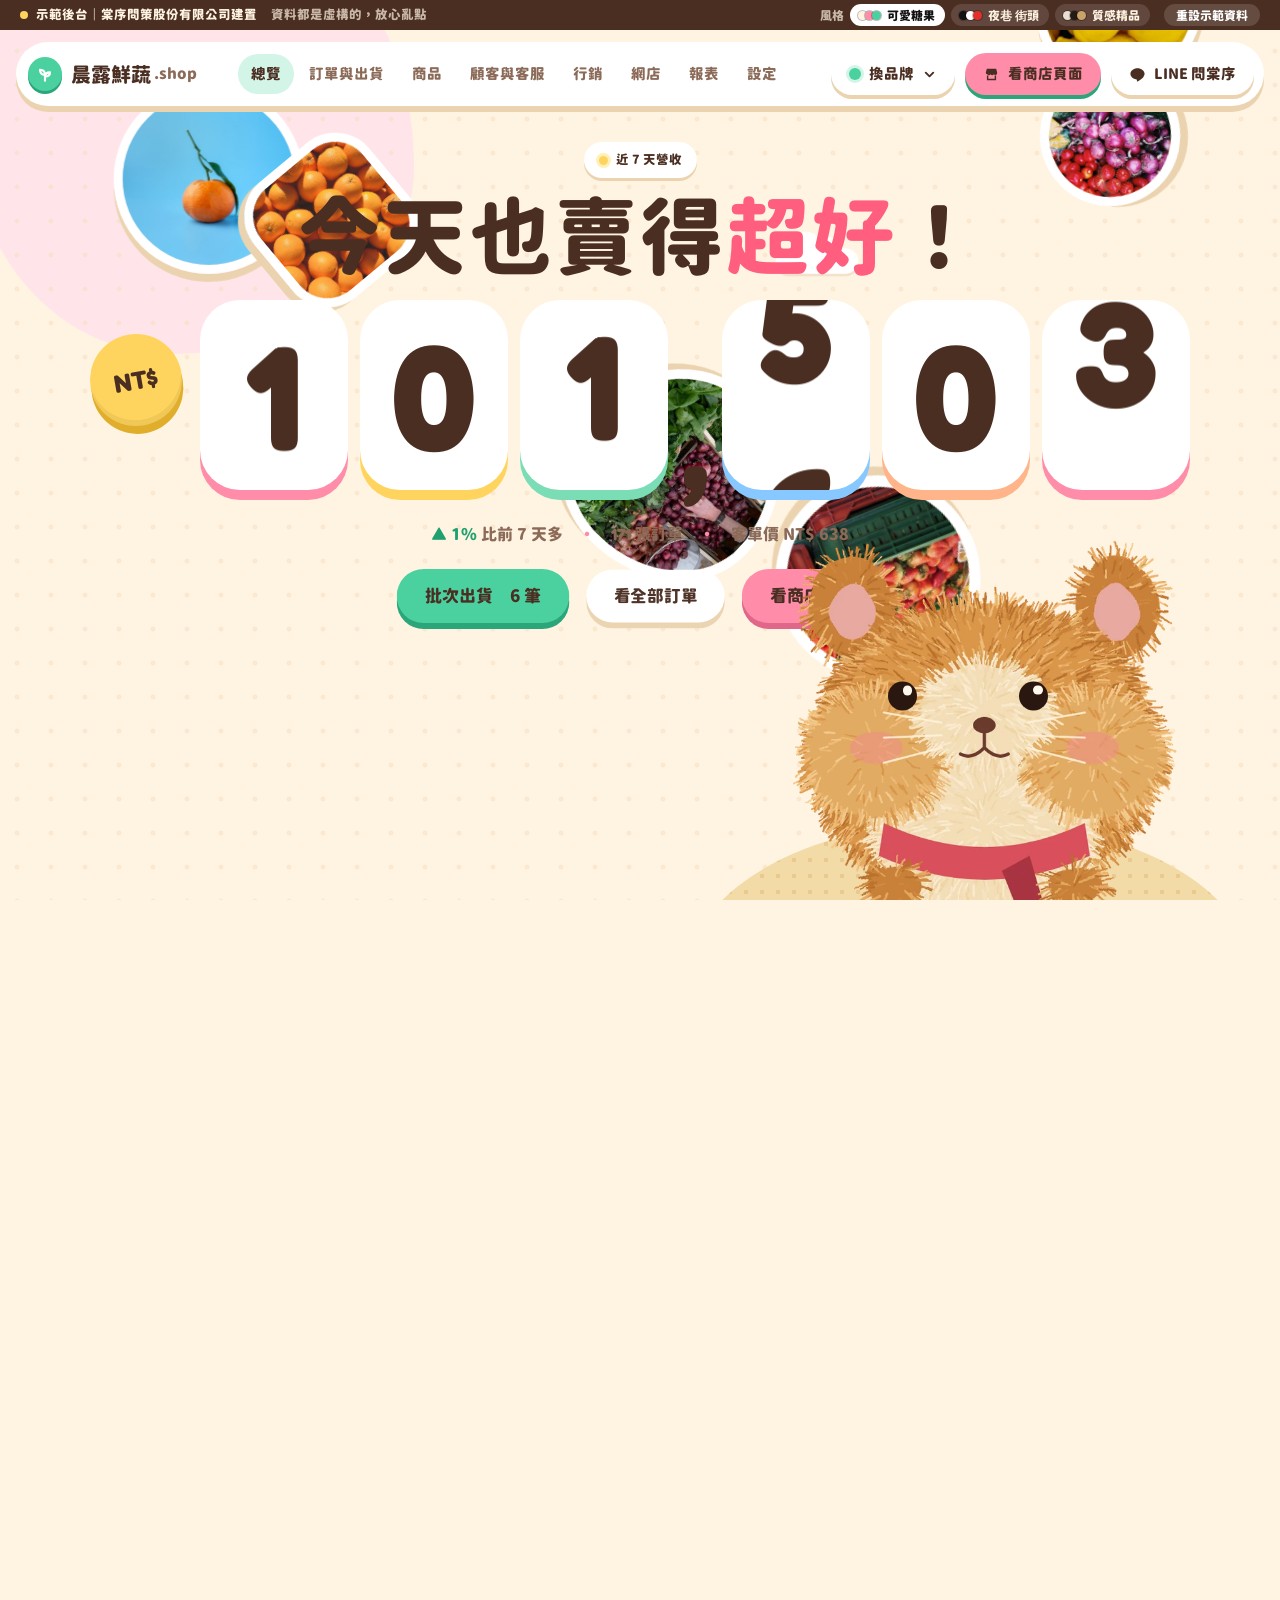
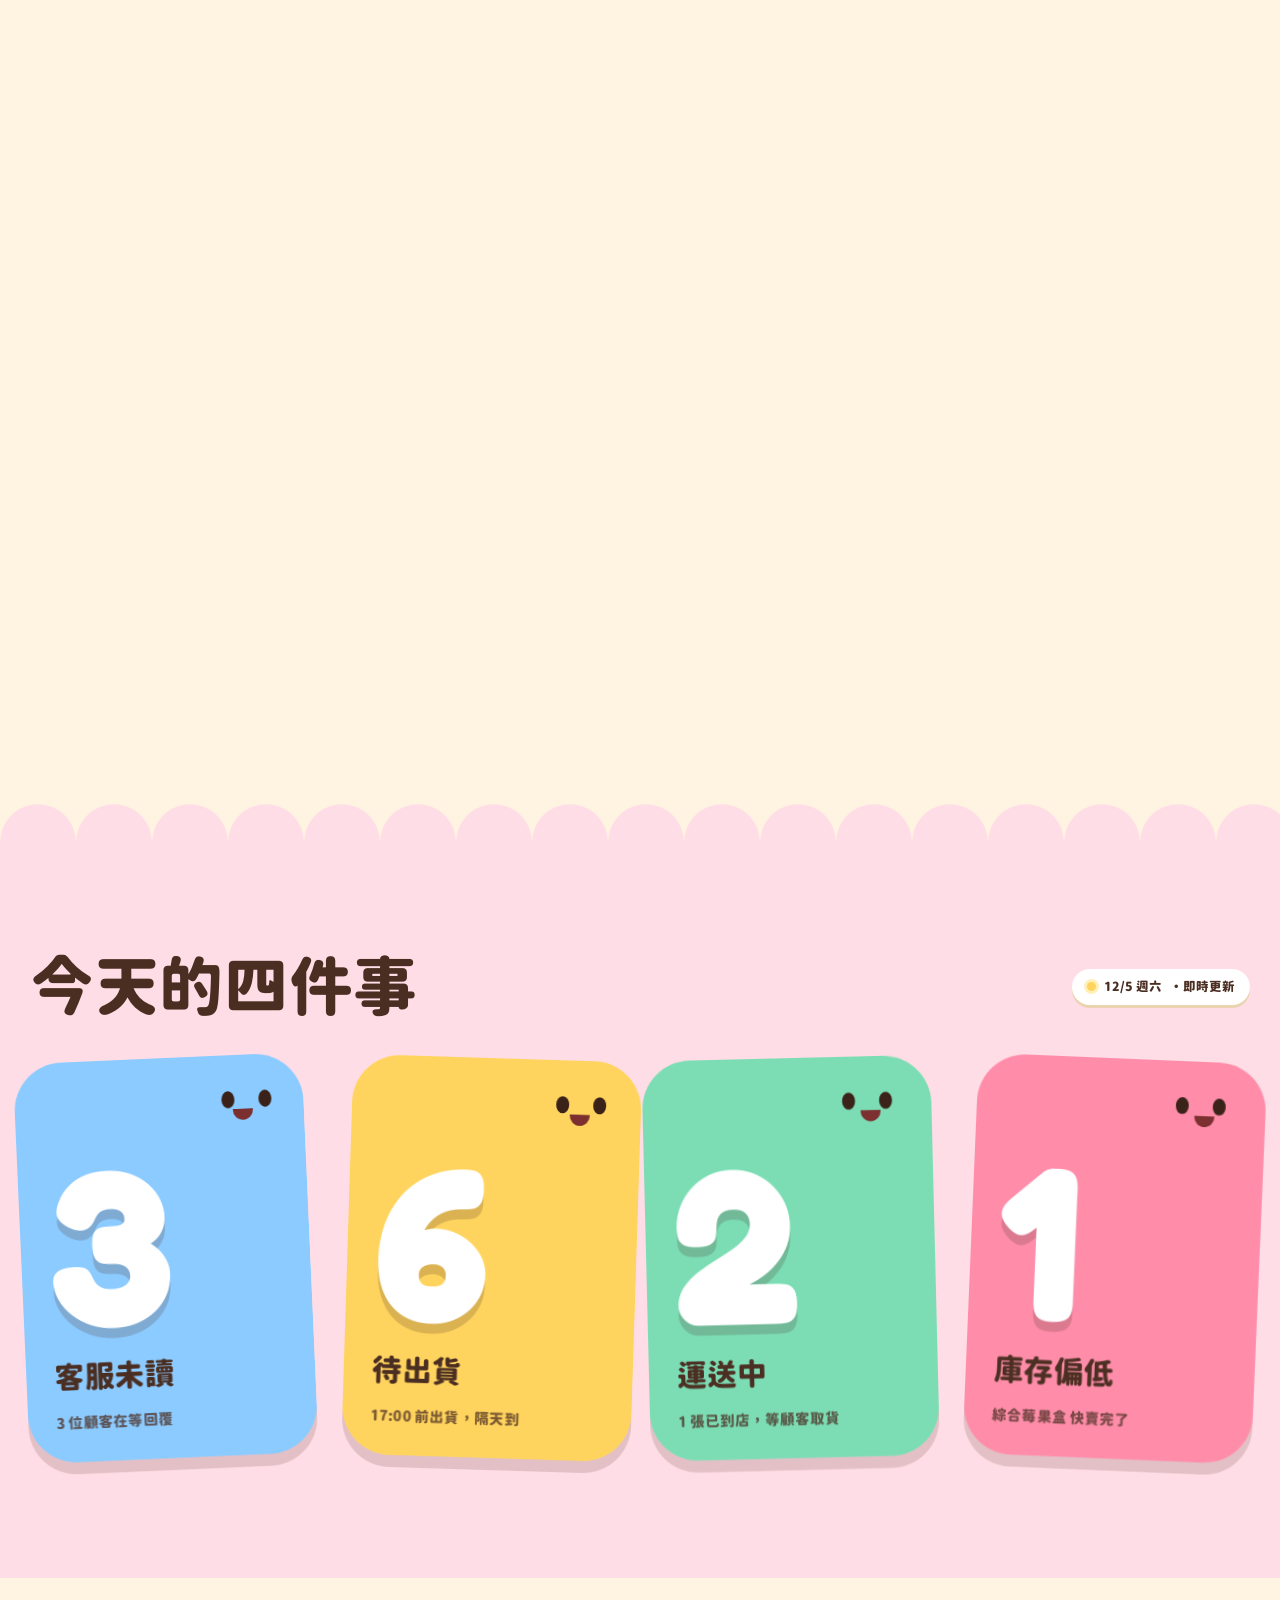
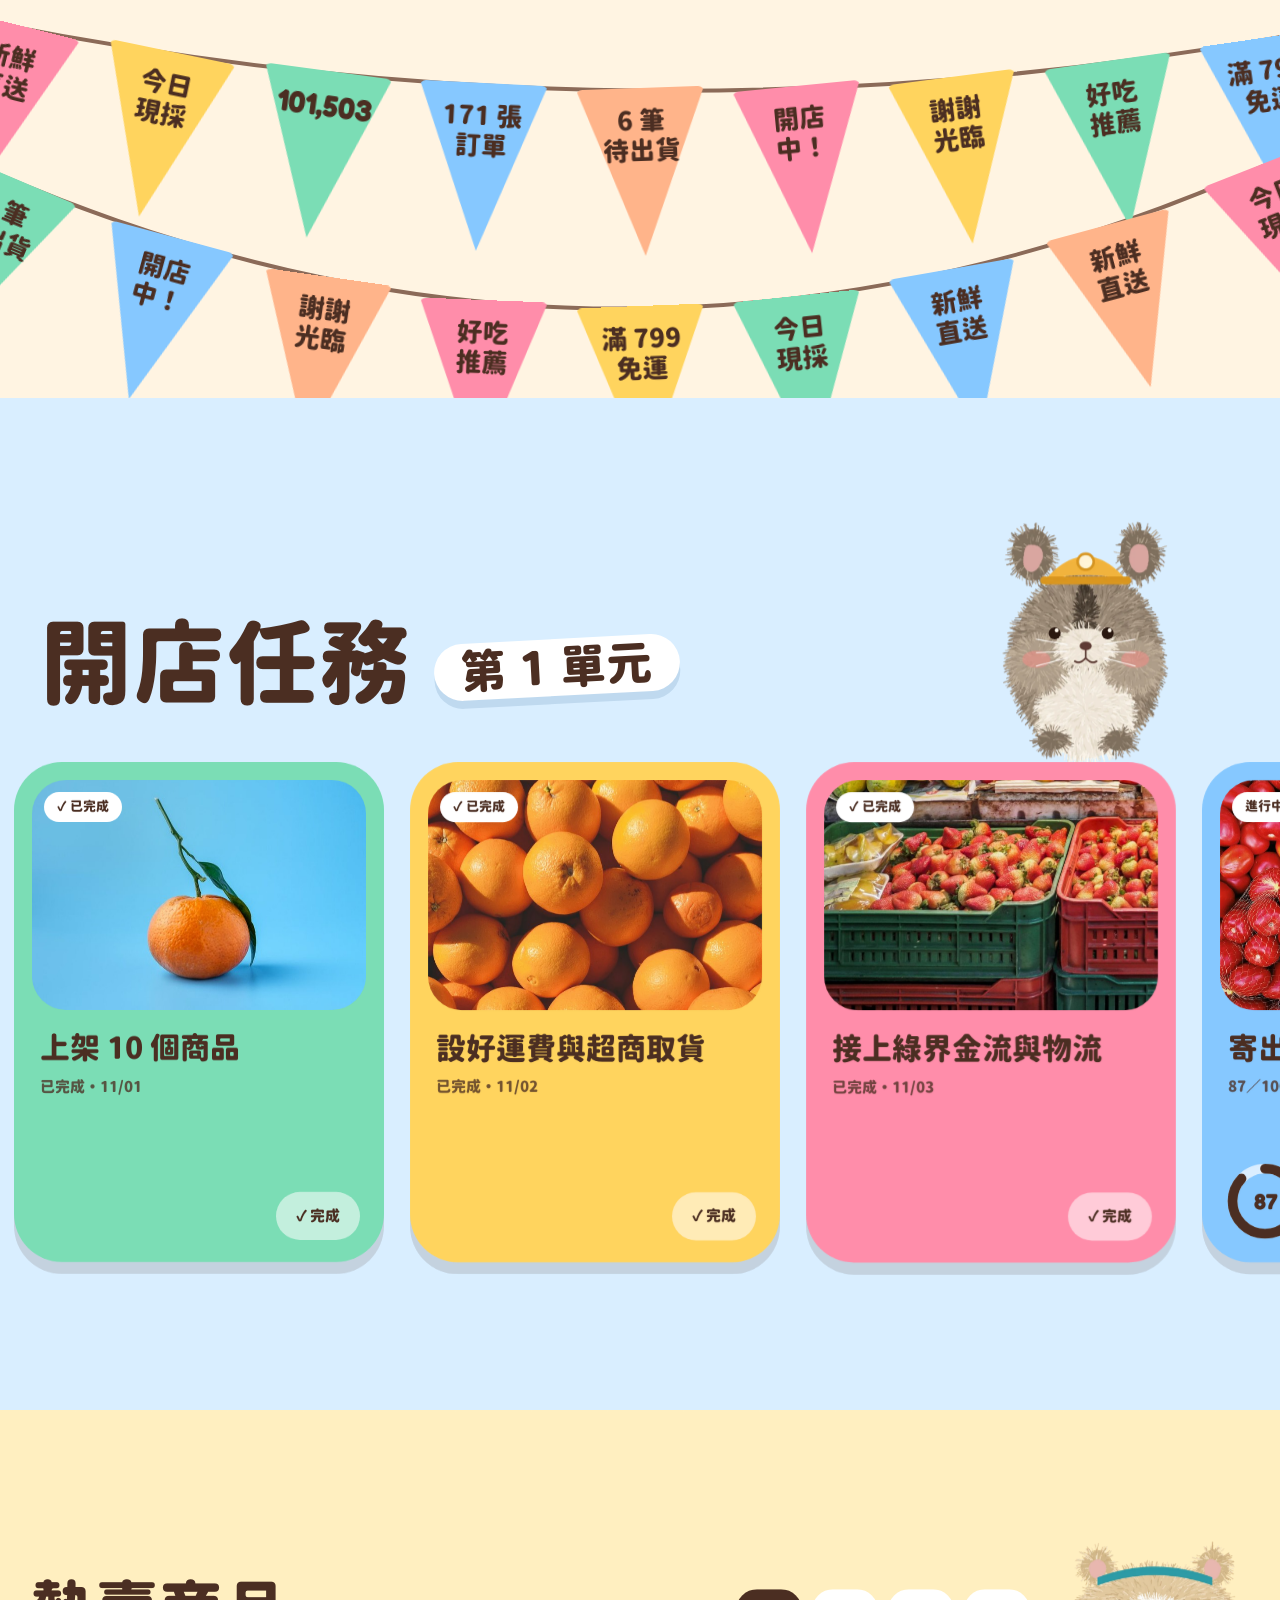
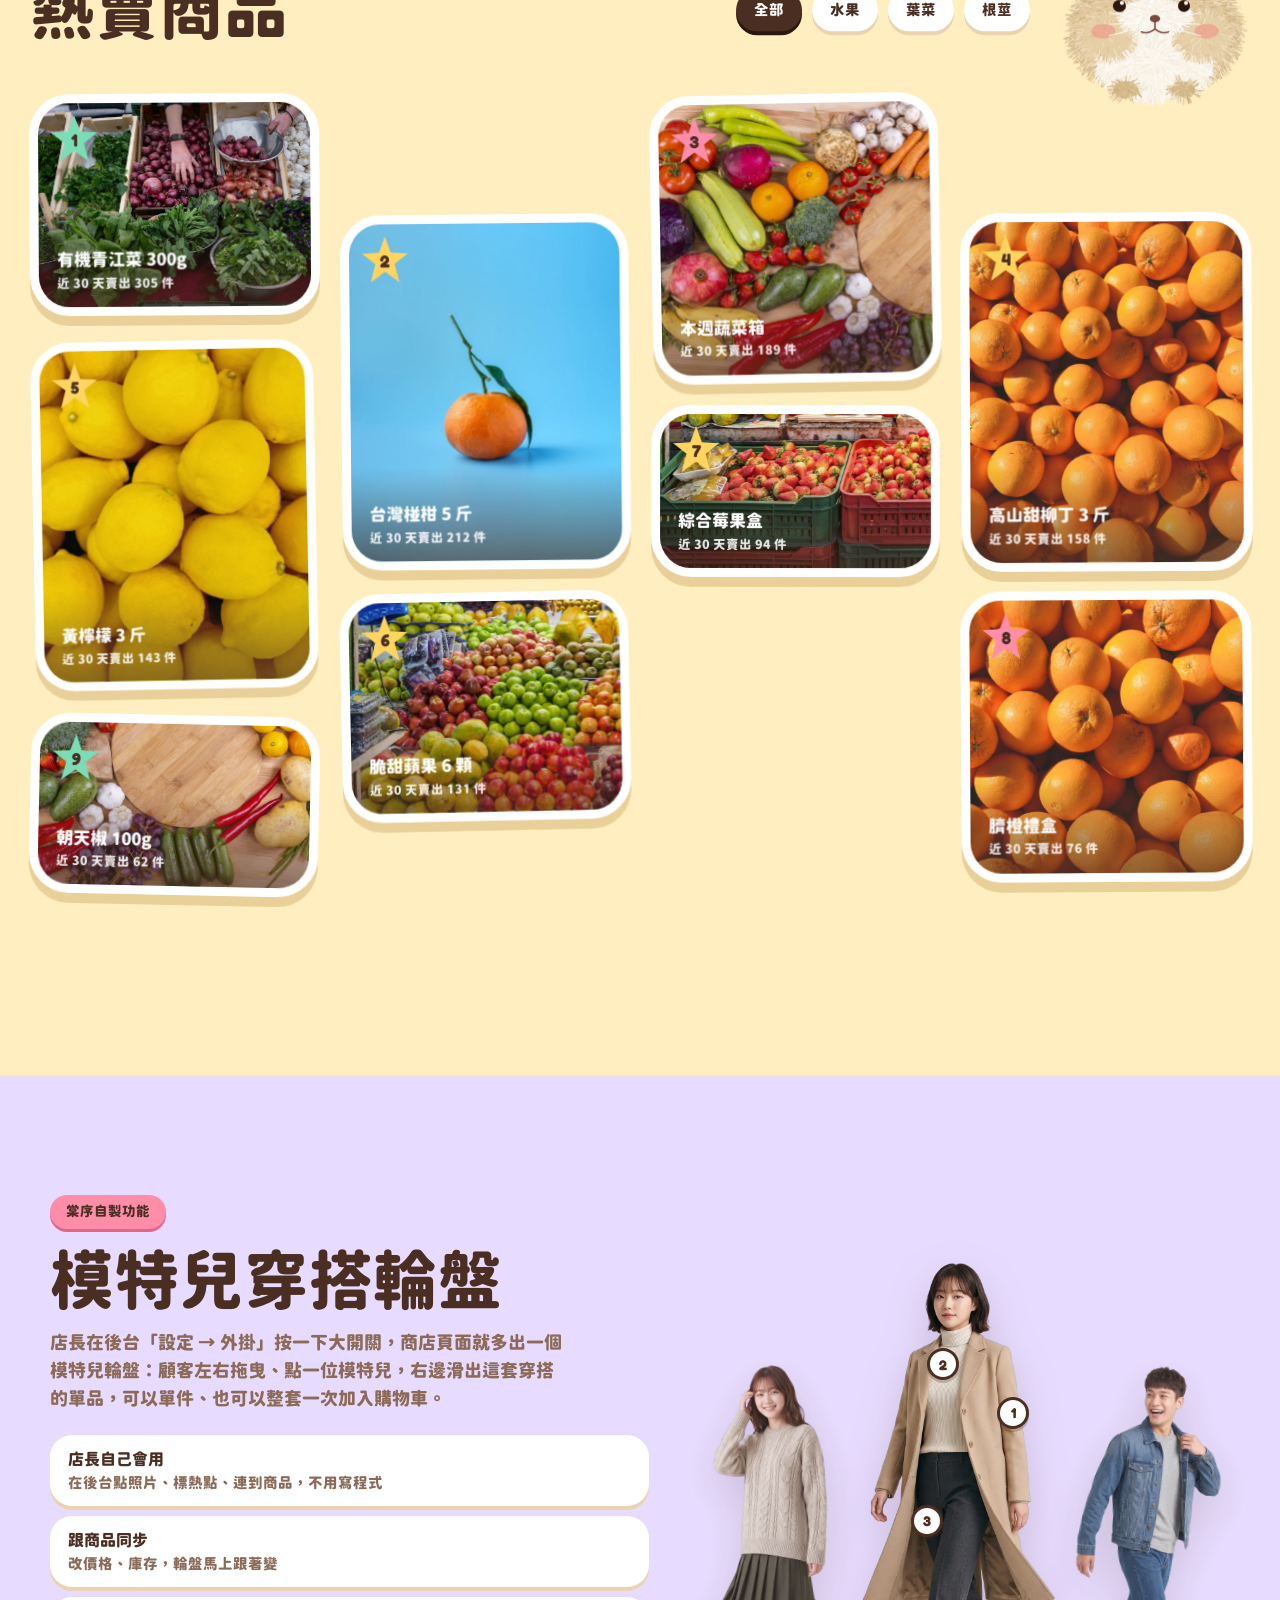
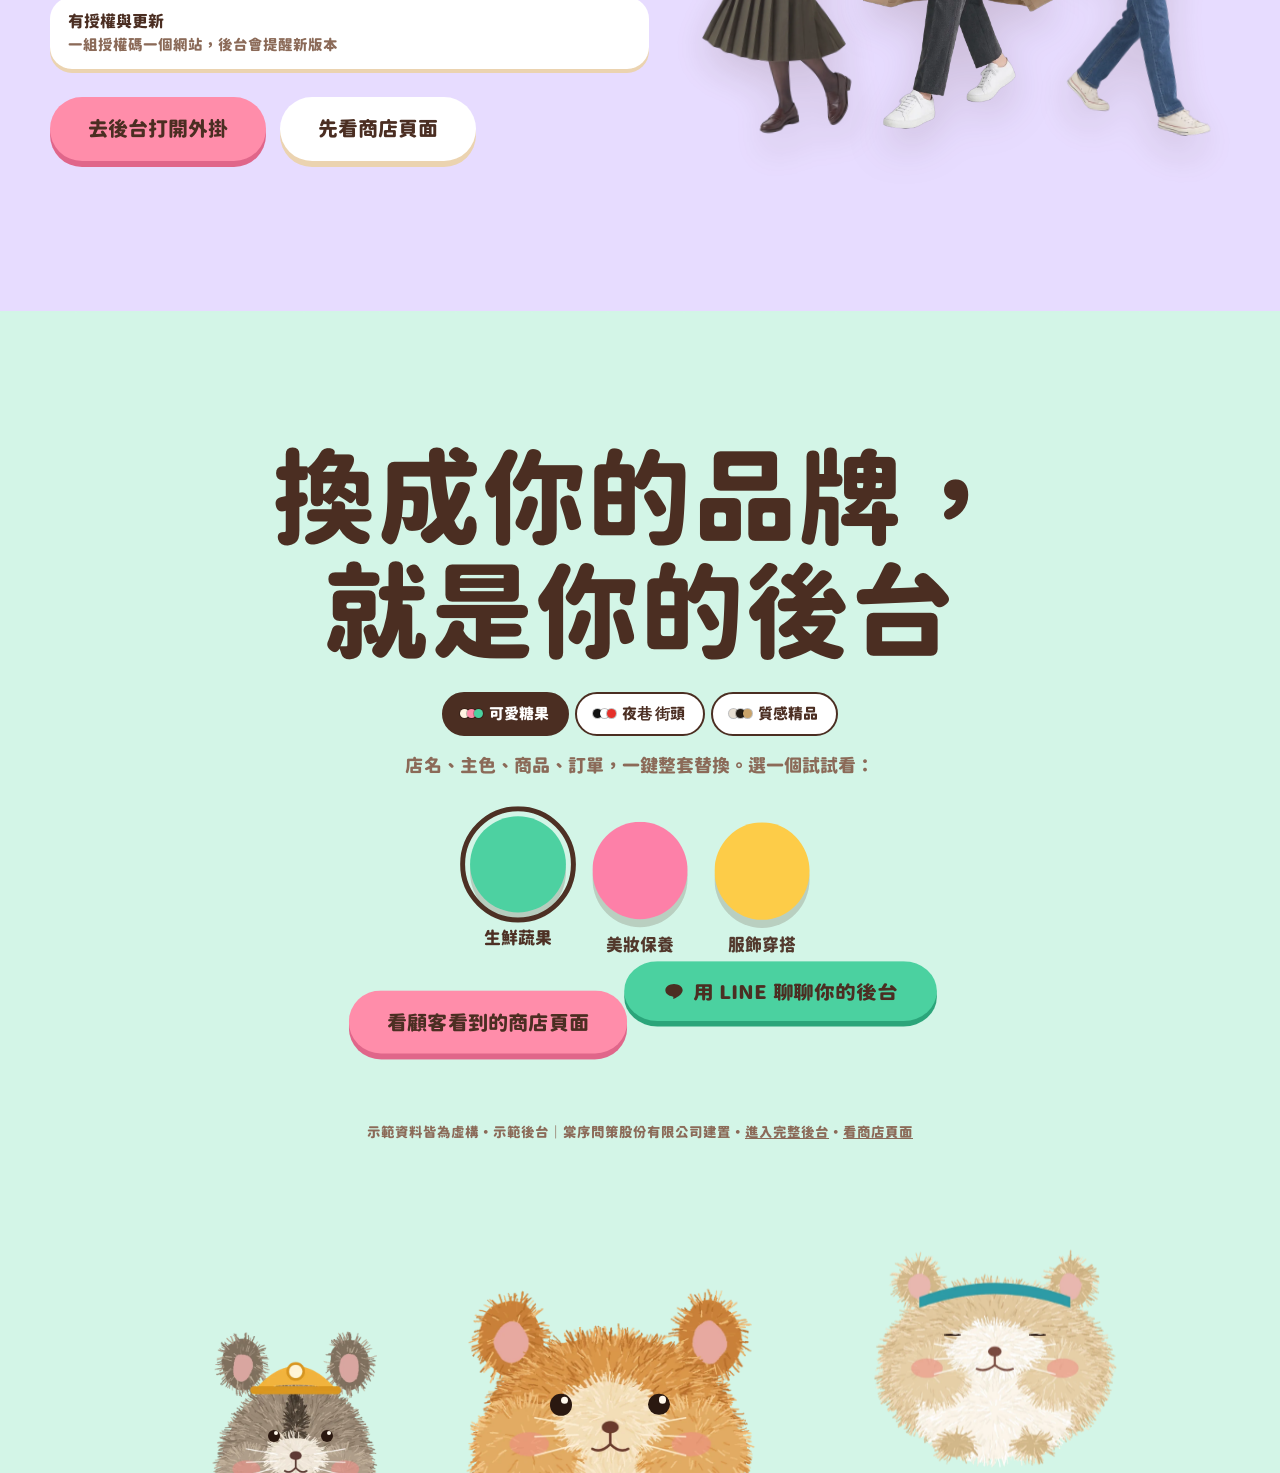
==== index.html @ cc3d151a "feat(t03): 商店與商品頁精品型錄版面、後台狀態精品色、手機 NT$ 修正 v=20261110-g1" ====
<!doctype html>
<html lang="zh-Hant"><head><meta charset="utf-8"><meta name="viewport" content="width=device-width,initial-scale=1">
<title>示範後台｜棠序問策股份有限公司建置</title>
<link rel="stylesheet" href="css/base.css"><link rel="stylesheet" href="css/home.css"><link rel="stylesheet" href="css/chrome.css"><script src="js/theme.js?v=20261110-g1"></script></head>
<body class="home" data-section="home">
<div id="cursor"><div class="b"></div></div>
<canvas id="confetti"></canvas>
<div id="chrome"></div>
<div id="skinTop"></div><script>THEME.mountHome()</script>

<section class="hero-wrap" id="heroWrap">
 <div class="hero" id="hero">
  <div class="blobs"><i class="bl b1"></i><i class="bl b2"></i><i class="bl b3"></i></div>
  <div class="dots"></div>
  <i class="cloud c1"></i><i class="cloud c2"></i><i class="cloud c3"></i>
  <div class="stickers" id="stickers">
   <img class="stk" src="" data-x="150" data-y="215" data-w="190" data-br="50%" data-r="-8" alt="">
   <img class="stk" src="" data-x="1290" data-y="210" data-w="170" data-br="42% 58% 55% 45% / 50% 45% 55% 50%" data-r="9" alt="">
   <img class="stk" src="" data-x="95" data-y="520" data-w="150" data-br="30%" data-r="7" alt="">
   <img class="stk" src="" data-x="1345" data-y="440" data-w="140" data-br="50%" data-r="-6" alt="">
   <img class="stk" src="" data-x="310" data-y="735" data-w="200" data-br="55% 45% 40% 60% / 50% 55% 45% 50%" data-r="6" alt="">
   <img class="stk" src="" data-x="640" data-y="760" data-w="165" data-br="50%" data-r="-9" alt="">
   <img class="stk" src="" data-x="900" data-y="790" data-w="130" data-br="34%" data-r="10" alt="">
  </div>
  <div class="hero-center" id="heroCenter">
   <div class="kick"><span class="tag"><i></i>近 7 天營收</span></div>
   <h1 class="hl" id="hl"><span>今</span><span>天</span><span>也</span><span>賣</span><span>得</span><span class="hi">超</span><span class="hi">好</span><span>！</span></h1>
   <div class="bignum" id="bignum"></div>
   <div class="meta" id="meta"></div>
   <div class="btns"><a class="btn mag" data-go="app.html#/orders/ship" data-cur="GO" id="shipBtn">批次出貨</a><a class="btn w mag" data-go="app.html#/orders">看全部訂單</a><a class="btn pk mag" data-go="shop.html" data-cur="逛逛">看商店頁面</a></div>
  </div>
  <div class="hamwrap" id="hamwrap">
   <div class="balloons" id="balloons"><span class="bal" style="--c:#FF8DAA;--x:-95px;--h:230px"></span><span class="bal" style="--c:#FFD45E;--x:-30px;--h:290px"></span><span class="bal" style="--c:#86C8FF;--x:40px;--h:250px"></span><span class="bal" style="--c:#7BDDB5;--x:105px;--h:205px"></span></div>
   <div class="ham-l" data-ham="lili" id="heroHam"></div>
  </div>
  <div class="mound"></div>
  <div class="scroll-cue" id="cue"><span>往下滑</span><i></i></div>
  <div class="toast" id="toast"></div>
 </div>
</section>

<section class="sec stats" id="stats" style="--sec:#FFDDE6">
 <i class="scal"></i>
 <div class="sec-top"><h2>今天的四件事</h2><span class="tag"><i></i><span id="today">今天</span>・即時更新</span></div>
 <div class="grid4">
  <a class="cell" style="--c:#8CCBFF" data-go="app.html#/customers/inbox"><div class="face"><i></i><i></i><u></u></div><div class="no num" id="n-unread" data-n="0">0</div><div class="lb">客服未讀</div><small id="t-unread"></small></a>
  <a class="cell" style="--c:#FFD45E" data-go="app.html#/orders/ship"><div class="face"><i></i><i></i><u></u></div><div class="no num" id="n-ship" data-n="0">0</div><div class="lb">待出貨</div><small>17:00 前出貨，隔天到</small></a>
  <a class="cell" style="--c:#7BDDB5" data-go="app.html#/orders"><div class="face"><i></i><i></i><u></u></div><div class="no num" id="n-trans" data-n="0">0</div><div class="lb">運送中</div><small id="t-trans"></small></a>
  <a class="cell" style="--c:#FF8DAA" data-go="app.html#/products/stock"><div class="face"><i></i><i></i><u></u></div><div class="no num" id="n-low" data-n="0">0</div><div class="lb">庫存偏低</div><small id="t-low"></small></a>
 </div>
</section>

<section class="sec garland" id="garland" style="--sec:#FFF4E2">
 <i class="scal"></i>
 <div class="gl" id="gl"></div>
</section>

<section class="sec missions" id="missions" style="--sec:#D9EEFF">
 <i class="scal"></i>
 <div class="mh"><h2>開店任務<span class="u">第 1 單元</span></h2><div class="ham-m" data-ham="tiaotiao"></div></div>
 <div class="mscroll" id="mscroll"><div class="mcards" id="mcards"></div></div>
</section>

<section class="sec wall-sec" id="wallSec" style="--sec:#FFEFC0">
 <i class="scal"></i>
 <div class="wh"><h2>熱賣商品</h2><div class="pills" id="pills"></div><div class="ham-w" data-ham="xiaosha"></div></div>
 <div class="wall" id="wall"></div>
</section>

<section class="sec lbhl" id="lbhl" style="--sec:#E7DCFF">
 <i class="scal"></i>
 <div class="lbh-in">
  <div class="lbh-tx">
   <span class="lbh-tag">棠序自製功能</span>
   <h2>模特兒穿搭輪盤</h2>
   <p class="lbh-sub">店長在後台「設定 → 外掛」按一下大開關，商店頁面就多出一個模特兒輪盤：顧客左右拖曳、點一位模特兒，右邊滑出這套穿搭的單品，可以單件、也可以整套一次加入購物車。</p>
   <ul class="lbh-ul"><li><b>店長自己會用</b>在後台點照片、標熱點、連到商品，不用寫程式</li><li><b>跟商品同步</b>改價格、庫存，輪盤馬上跟著變</li><li><b>有授權與更新</b>一組授權碼一個網站，後台會提醒新版本</li></ul>
   <div class="lbh-go"><a class="btn pk lg mag" data-go="app.html#/settings/plugins?shop=fashion&hint=1" data-cur="試試" id="ctaLook">去後台打開外掛</a><a class="btn w lg mag" data-go="shop.html#/lookbook?shop=fashion" data-cur="商店" id="ctaLookAdmin">先看商店頁面</a></div>
  </div>
  <div class="lbh-pic" aria-hidden="true"><i class="bl"></i><img class="m1" src="img/lookbook/look3.webp" alt="" loading="lazy"><img class="m2" src="img/lookbook/look1.webp" alt="" loading="lazy"><img class="m3" src="img/lookbook/look5.webp" alt="" loading="lazy"><span class="pn p1">1</span><span class="pn p2">2</span><span class="pn p3">3</span></div>
 </div>
</section>

<section class="sec cta" id="cta" style="--sec:var(--acc-soft)">
 <i class="scal"></i>
 <h2>換成你的品牌，<br>就是你的後台</h2>
 <div id="skinHome"></div><script>document.getElementById("skinHome").outerHTML=THEME.switcher("home")</script>
 <p class="sub">店名、主色、商品、訂單，一鍵整套替換。選一個試試看：</p>
 <div class="themes" id="themes">
  <button class="sw on" data-theme="fresh" data-cur="選我"><i style="--c:#4BD1A0"></i>生鮮蔬果</button>
  <button class="sw" data-theme="beauty" data-cur="選我"><i style="--c:#FF7AA5"></i>美妝保養</button>
  <button class="sw" data-theme="fashion" data-cur="選我"><i style="--c:#FFC93F"></i>服飾穿搭</button>
 </div>
 <a class="btn pk lg mag" data-go="shop.html" data-cur="逛逛" id="ctaShop" style="margin-bottom:14px">看顧客看到的商店頁面</a> <a class="btn lg mag" data-line="cta-bottom"><svg viewBox="0 0 24 24"><path d="M12 3C6.5 3 2 6.6 2 11c0 3.9 3.5 7.2 8.3 7.9.3.1.8.2.9.5.1.3.1.7 0 1l-.1.9c0 .3-.2 1 .9.6 1.1-.5 5.8-3.4 7.9-5.8C21.4 13.6 22 12.4 22 11c0-4.4-4.5-8-10-8z"/></svg>用 LINE 聊聊你的後台</a>
 <div class="foot">示範資料皆為虛構・示範後台｜棠序問策股份有限公司建置・<a data-go="app.html#/orders" style="text-decoration:underline">進入完整後台</a>・<a data-go="shop.html" style="text-decoration:underline">看商店頁面</a></div>
 <div class="trio"><div class="t1" data-ham="tiaotiao"></div><div class="t2" data-ham="lili"></div><div class="t3" data-ham="xiaosha"></div></div>
</section>

<script src="vendor/gsap.min.js"></script><script src="vendor/ScrollTrigger.min.js"></script><script src="vendor/lenis.min.js"></script>
<script src="config.js"></script><script src="data/data.js"></script><script src="data/alley.js"></script><script src="data/atelier.js"></script><script src="js/store.js"></script><script src="js/art.js"></script><script src="js/common.js?v=20261110-g1"></script><script src="js/chrome.js"></script><script src="js/track.js"></script><script src="js/home.js"></script>
<script>(function(){['ctaLook','ctaLookAdmin'].forEach(function(id){var b=document.getElementById(id);if(b)b.addEventListener('click',function(){try{TX.setShop('fashion')}catch(e){}},true)})})()</script>
</body></html>
---- css/base.css ----
@font-face{font-family:"GenSen";src:url("../fonts/GenSen-M.woff2") format("woff2");font-weight:300 600;font-display:swap}
@font-face{font-family:"GenSen";src:url("../fonts/GenSen-H.woff2") format("woff2");font-weight:700 900;font-display:swap}
@font-face{font-family:"Fredoka";src:url("../fonts/Fredoka-VF.ttf");font-weight:300 700;font-stretch:75% 125%;font-display:swap}
:root{
  --cream:#FFF4E2;--cream2:#FFE9C8;--ink:#4B2E22;--mut:#8B6A58;--line:#F2DDC0;--white:#fff;
  --pink:#FF8DAA;--rose:#FF5E7E;--mint:#7BDDB5;--butter:#FFD45E;--sky:#86C8FF;--peach:#FFB48A;
  --acc:#4BD1A0;--acc-d:#2BA57A;--acc-soft:#D3F5E7;
  --shadow:#EBD3B0;
  --disp:"Fredoka","GenSen",sans-serif;--body:"GenSen","Fredoka",sans-serif;
}
*{box-sizing:border-box;margin:0;padding:0}
html{background:var(--cream)}
body{background:var(--cream);color:var(--ink);font-family:var(--body);font-weight:500;font-size:16px;line-height:1.55;-webkit-font-smoothing:antialiased;overflow-x:hidden}
a{color:inherit;text-decoration:none}
button{font:inherit;color:inherit;border:0;background:none;cursor:pointer}
b,strong,h1,h2,h3{font-weight:900}
.num{font-family:var(--disp);font-weight:700;font-variant-numeric:tabular-nums}
/* 糖果按鈕：厚度＋按下下沉 */
.btn{display:inline-flex;align-items:center;justify-content:center;gap:8px;height:54px;padding:0 28px;border-radius:999px;background:var(--acc);color:var(--ink);font-weight:900;font-size:17px;white-space:nowrap;box-shadow:0 6px 0 var(--acc-d);transition:box-shadow .15s,background .4s;cursor:pointer;position:relative;top:0}
.btn:hover{top:-2px;box-shadow:0 8px 0 var(--acc-d)}
.btn:active{top:6px;box-shadow:0 0 0 var(--acc-d)}
.btn.w{background:#fff;box-shadow:0 6px 0 var(--shadow)}
.btn.w:hover{box-shadow:0 8px 0 var(--shadow)}.btn.w:active{box-shadow:0 0 0 var(--shadow)}
.btn.pk{background:var(--pink);box-shadow:0 6px 0 #E0668A}
.btn.sm{height:42px;padding:0 18px;font-size:14.5px;box-shadow:0 4px 0 var(--acc-d)}
.btn.sm.w{box-shadow:0 4px 0 var(--shadow)}
.btn.lg{height:64px;padding:0 38px;font-size:20px}
.btn svg{width:20px;height:20px;fill:currentColor}
.tag{display:inline-flex;align-items:center;gap:8px;height:36px;padding:0 15px;border-radius:999px;background:#fff;box-shadow:0 3px 0 var(--shadow);font-size:12.5px;font-weight:900;color:var(--ink);white-space:nowrap}
.tag i{width:9px;height:9px;border-radius:50%;background:var(--butter);box-shadow:0 0 0 3px #FFF0B8}
.chip{display:inline-flex;align-items:center;gap:6px;height:28px;padding:0 12px;border-radius:999px;font-size:13px;font-weight:900;background:var(--k);color:var(--ink)}
/* 游標夥伴 */
#cursor{position:fixed;left:0;top:0;z-index:9999;pointer-events:none}
#cursor .b{position:absolute;left:-17px;top:-17px;width:34px;height:34px;border-radius:50%;background:var(--rose);box-shadow:0 4px 0 #D94566;display:grid;place-items:center;font:900 12px/1 var(--body);color:var(--ink);transition:width .25s cubic-bezier(.3,1.6,.5,1),height .25s cubic-bezier(.3,1.6,.5,1),left .25s cubic-bezier(.3,1.6,.5,1),top .25s cubic-bezier(.3,1.6,.5,1),background .2s}
#cursor .b:before,#cursor .b:after{content:"";position:absolute;top:36%;width:5px;height:7px;border-radius:50%;background:#3A2218;transition:opacity .2s}
#cursor .b:before{left:28%}#cursor .b:after{right:28%}
#cursor.big .b{width:78px;height:78px;left:-39px;top:-39px;background:var(--butter);box-shadow:0 5px 0 #E0AE2A}
#cursor.big .b:before,#cursor.big .b:after{opacity:0}
/* 倉鼠元件：PNG 無眼睛，眼睛是疊上去的元素（所以沒有描邊、沒有白邊） */
.ham{position:relative;aspect-ratio:1;user-select:none;transform-origin:50% 100%}
.ham .bd{position:absolute;inset:0;width:100%;height:100%;display:block;pointer-events:none}
.ham .eye{position:absolute;width:var(--ed);aspect-ratio:1;margin:calc(var(--ed)/-2) 0 0 calc(var(--ed)/-2);border-radius:50%;background:#2A1810}
.ham .eye:after{content:"";position:absolute;left:50%;top:12%;width:34%;height:34%;border-radius:50%;background:#FFF8EC}
.ham .say{position:absolute;left:50%;bottom:96%;transform:translateX(-50%) scale(0);transform-origin:50% 100%;background:#fff;color:var(--ink);font-weight:900;font-size:15px;padding:9px 16px;border-radius:18px;white-space:nowrap;box-shadow:0 4px 0 var(--shadow);z-index:3}
.ham .say:after{content:"";position:absolute;left:50%;bottom:-6px;width:13px;height:13px;background:#fff;transform:translateX(-50%) rotate(45deg);border-radius:0 0 4px 0}
.star{position:fixed;width:20px;height:20px;z-index:9000;pointer-events:none;background:var(--butter);clip-path:polygon(50% 0,62% 36%,100% 38%,70% 60%,80% 100%,50% 76%,20% 100%,30% 60%,0 38%,38% 36%)}
/* 轉場：栗栗推著捲成一捲的地毯，由左滾到右。
   html.roll-hold：下一頁在 JS 跑起來前先用同色蓋住，避免空白停頓。 */
html.roll-hold{background:var(--acc,#4BD1A0)}
html.roll-hold::before{content:"";position:fixed;inset:0;z-index:10000;background:var(--acc,#4BD1A0);pointer-events:none}
html.sk-t02.roll-hold,html.sk-t02.roll-hold::before{background:#111}
@media (prefers-reduced-motion:reduce){html.roll-hold::before{display:none}}
#roll{position:fixed;inset:0;z-index:9500;pointer-events:none;overflow:hidden;visibility:hidden}
#roll .rug{position:absolute;left:0;top:0;width:100%;height:100%;background:radial-gradient(circle at 20px 20px,rgba(255,255,255,.55) 0 7px,transparent 8px) 0 0/40px 40px,var(--acc);will-change:transform}
#roll .tube{position:absolute;left:-110px;top:-4vh;width:220px;height:108vh;border-radius:110px;background:repeating-linear-gradient(55deg,var(--cream) 0 26px,var(--acc) 26px 52px);will-change:transform;box-shadow:0 0 0 6px rgba(255,255,255,.0)}
#roll .tube:after{content:"";position:absolute;inset:0;border-radius:110px;background:linear-gradient(90deg,rgba(60,30,10,.28),rgba(255,255,255,.28) 28%,rgba(255,255,255,0) 52%,rgba(60,30,10,.22))}
#roll .ham{position:absolute;left:0;bottom:36px;width:300px;will-change:transform}
.mk{display:inline-grid;place-items:center;width:34px;height:34px;border-radius:50%;background:var(--acc);box-shadow:0 3px 0 var(--acc-d);transition:background .4s}
.mk svg{width:20px;height:20px}
/* 導覽列：圓角白色浮條 */
.nav{position:fixed;left:18px;right:18px;top:14px;z-index:900;height:64px;padding:0 14px 0 14px;border-radius:999px;background:#fff;box-shadow:0 6px 0 var(--shadow);display:flex;align-items:center;gap:14px}
.brand{display:flex;align-items:center;gap:9px;font-weight:900;font-size:20px}
.brand em{font-style:normal;color:var(--mut);font-size:15px;margin-left:-6px;font-weight:700}
.links{flex:1;display:flex;gap:4px;justify-content:center}
.lk{height:40px;padding:0 16px;border-radius:999px;display:inline-flex;align-items:center;font-weight:900;font-size:14.5px;color:var(--mut);transition:background .2s,color .2s,transform .3s cubic-bezier(.3,1.8,.5,1)}
.lk:hover{background:var(--cream2);color:var(--ink);transform:translateY(-3px) rotate(-2deg)}
.lk.on{background:var(--acc-soft);color:var(--ink)}
@media (prefers-reduced-motion:reduce){*{animation:none!important;transition:none!important}}
/* 風格切換器（theme.js 產生；各主題共用） */
.skin-sw{display:inline-flex;gap:6px;align-items:center}
.skin-sw .skl{opacity:.7;font-size:12px}
.skin-sw .skb{display:inline-flex;align-items:center;gap:6px;height:22px;padding:0 10px;border-radius:999px;background:rgba(255,255,255,.12);color:inherit;font-size:12px;font-weight:900}
.skin-sw .skb.on{background:#fff;color:#111}
.skin-sw .sks{display:inline-flex}.skin-sw .sks i{width:9px;height:9px;border-radius:50%;margin-left:-2px;box-shadow:0 0 0 1px rgba(0,0,0,.25)}
.skin-panel .skin-sw{display:grid;grid-template-columns:1fr 1fr;gap:12px;margin-top:12px}
.skin-panel .skb{height:auto;flex-direction:column;align-items:flex-start;padding:16px 18px;border-radius:22px;background:var(--cream);color:var(--ink);border:3px solid transparent;text-align:left}
.skin-panel .skb.on{border-color:var(--ink);background:#fff}
.skin-panel .skb .sks i{width:22px;height:22px;margin-left:-5px}
.skin-panel .skb small{font-weight:700;color:var(--mut);font-size:12.5px}
.skin-home{display:flex;justify-content:center;margin:0 0 18px}
.skin-home .skb{height:44px;padding:0 18px;font-size:15px;background:#fff;color:var(--ink);border:2px solid var(--ink)}
.skin-home .skb.on{background:var(--ink);color:#fff}
@media (max-width:760px){.demo-bar .skin-sw{gap:4px}.demo-bar .skin-sw .skl{display:none}.demo-bar .skin-sw .skb{padding:0 6px}.demo-bar .skin-sw .skb b{display:none}.demo-bar .db1{font-size:10.5px;line-height:1.2}}
/* 三個以上風格時，設定頁的大卡片自動排；首頁 CTA 的切換鈕可換行 */
.skin-panel .skin-sw{grid-template-columns:repeat(auto-fit,minmax(200px,1fr))}.skin-home{flex-wrap:wrap}
---- css/home.css ----
body.home{cursor:none}body.home a,body.home button{cursor:none}
@media (hover:none){body.home,body.home a,body.home button{cursor:auto}}
#confetti{position:fixed;inset:0;z-index:8000;pointer-events:none}
/* ---------- 首屏 ---------- */
.hero-wrap{position:relative}
.hero{position:relative;height:100vh;min-height:760px;overflow:hidden;background:var(--cream)}
.blobs .bl{position:absolute;border-radius:58% 42% 55% 45%/50% 58% 42% 50%;opacity:.9;will-change:transform}
.b1{left:-8%;top:-18%;width:46vw;height:46vw;background:#FFE3EA}
.b2{right:-10%;top:12%;width:42vw;height:42vw;background:var(--acc-soft);transition:background .5s}
.b3{left:22%;bottom:-34%;width:50vw;height:42vw;background:#FFEDB8}
.dots{position:absolute;inset:0;background:radial-gradient(circle,#F6DFC0 2.2px,transparent 2.8px) 0 0/34px 34px;opacity:.55}
.cloud{position:absolute;width:150px;height:46px;border-radius:999px;background:#fff;box-shadow:0 5px 0 #F3E3CC;will-change:transform}
.cloud:before,.cloud:after{content:"";position:absolute;background:#fff;border-radius:50%}
.cloud:before{width:62px;height:62px;left:24px;top:-30px}.cloud:after{width:46px;height:46px;left:76px;top:-20px}
.c1{left:6%;top:15%}.c2{right:16%;top:11%;transform:scale(.7)}.c3{left:58%;top:62%;transform:scale(.55)}
.stk{position:absolute;left:0;top:0;border:9px solid #fff;box-shadow:0 8px 0 var(--shadow);object-fit:cover;aspect-ratio:1;z-index:2;will-change:transform}
.hero-center{position:absolute;left:0;right:0;top:0;bottom:0;display:flex;flex-direction:column;align-items:center;padding-top:112px;text-align:center;z-index:5;pointer-events:none}
.hero-center>*{pointer-events:auto}
.hl{font-size:84px;line-height:1.1;letter-spacing:.02em;margin:12px 0 18px;color:var(--ink)}
.hl span{display:inline-block;will-change:transform}
.hl .hi{color:var(--rose)}
.bignum{display:flex;align-items:flex-start;justify-content:center;gap:12px;height:210px}
.coin{flex:none;width:92px;height:92px;border-radius:50%;background:var(--butter);box-shadow:0 8px 0 #E0AE2A,inset 0 -6px 0 rgba(0,0,0,.06);display:grid;place-items:center;font:700 25px/1 var(--disp);color:var(--ink);margin-top:34px;margin-right:6px;transform:rotate(-10deg)}
.tile{flex:none;width:148px;height:190px;border-radius:40px;background:#fff;box-shadow:0 10px 0 var(--sh);will-change:transform;transition:box-shadow .5s}
.tile .win{display:block;width:100%;height:100%;overflow:hidden;border-radius:40px}
.tile .strip{display:block;will-change:transform}
.tile .strip i{display:block;height:190px;line-height:190px;font:700 148px/190px var(--disp);font-style:normal;text-align:center;color:var(--ink)}
.bignum .sep{flex:none;width:30px;font:700 120px/1 var(--disp);color:var(--ink);align-self:flex-end;margin-bottom:6px;text-align:center}
.meta{font-weight:900;font-size:16px;color:var(--mut);margin-top:12px}
.meta .up{color:#1FA06E}.meta i{font-style:normal;color:var(--pink)}
.btns{display:flex;gap:16px;margin-top:22px}
.hamwrap{position:absolute;right:96px;bottom:-34px;width:400px;z-index:6}
.ham-l{width:400px}
.balloons{position:absolute;left:50%;top:6%;width:0;height:0;z-index:0}
.bal{position:absolute;left:var(--x);bottom:0;width:92px;height:112px;margin-left:-46px;border-radius:50% 50% 50% 50%/56% 56% 44% 44%;background:var(--c);transform-origin:50% 100%;box-shadow:inset -10px -12px 0 rgba(0,0,0,.08)}
.bal:before{content:"";position:absolute;left:18%;top:16%;width:20%;height:26%;border-radius:50%;background:rgba(255,255,255,.55);transform:rotate(25deg)}
.bal:after{content:"";position:absolute;left:50%;top:100%;width:3px;height:var(--h);background:#fff;transform:translateX(-50%) rotate(calc(var(--x)/-9));transform-origin:50% 0;opacity:.9}
.mound{position:absolute;right:30px;bottom:-70px;width:560px;height:150px;border-radius:50% 50% 0 0/100% 100% 0 0;background:radial-gradient(circle,#E9C98D 2px,transparent 2.6px) 0 0/16px 16px,#F3DBA8;z-index:5;pointer-events:none}
.scroll-cue{position:absolute;left:34px;bottom:30px;display:flex;align-items:center;gap:12px;font-weight:900;font-size:14px;color:var(--mut);z-index:4}
.scroll-cue i{display:block;width:24px;height:38px;border-radius:14px;border:3px solid var(--mut);position:relative}
.scroll-cue i:after{content:"";position:absolute;left:50%;top:6px;width:6px;height:9px;margin-left:-3px;border-radius:3px;background:var(--rose);animation:wheel 1.6s infinite}
@keyframes wheel{0%{transform:translateY(0);opacity:1}70%{transform:translateY(12px);opacity:0}100%{opacity:0}}
.toast{position:absolute;left:34px;bottom:90px;z-index:8;background:#fff;border-radius:22px;box-shadow:0 5px 0 var(--shadow);padding:11px 18px;font-weight:900;font-size:15px;opacity:0}
.toast small{display:block;font-size:12px;color:var(--mut);font-weight:700}.toast b{color:#1FA06E}
/* ---------- 區塊共通：扇形雲邊 ---------- */
.sec{position:relative;background:var(--sec);transition:background .5s}
.scal{position:absolute;left:0;right:0;top:-38px;height:40px;background:radial-gradient(circle at 50% 100%,var(--sec) 0 37px,transparent 38.5px) 0 0/76px 40px repeat-x;transform-origin:50% 100%;pointer-events:none}
h2{font-size:64px;line-height:1.15;letter-spacing:.01em}
.stats{z-index:3;margin-top:-560px;padding:110px 30px 120px}
.sec-top{display:flex;justify-content:space-between;align-items:center;margin-bottom:34px}
.grid4{display:grid;grid-template-columns:repeat(4,1fr);gap:22px;perspective:1200px}
.cell{position:relative;display:block;height:400px;padding:30px 28px;border-radius:48px;background:var(--c);box-shadow:0 12px 0 rgba(75,46,34,.16);will-change:transform;overflow:hidden}
.cell .face{position:absolute;right:24px;top:24px;width:74px;height:56px}
.face i{position:absolute;top:8px;width:13px;height:17px;border-radius:50%;background:#3A2218}
.face i:nth-child(1){left:12px}.face i:nth-child(2){right:12px}
.face u{position:absolute;left:50%;top:30px;width:20px;height:11px;margin-left:-10px;border-radius:0 0 20px 20px;background:#7B2F2F;transition:height .3s}
.cell:hover .face u{height:18px}
.cell .no{margin-top:44px;font-size:218px;line-height:1;color:#fff;text-shadow:0 10px 0 rgba(75,46,34,.2);letter-spacing:-.02em}
.cell .lb{position:absolute;left:28px;bottom:62px;font-size:30px;font-weight:900;color:var(--ink)}
.cell small{position:absolute;left:28px;bottom:28px;font-size:14.5px;font-weight:700;color:rgba(75,46,34,.75)}
/* 旗幟串 */
.garland{height:420px;overflow:visible}
.gl{position:relative;height:100%;overflow:hidden}
.gl svg{position:absolute;inset:0;width:100%;height:100%;overflow:visible}
.flag{position:absolute;width:128px;height:168px;transform-origin:50% 0;will-change:transform}
.flag b{position:absolute;inset:0;background:var(--c);clip-path:polygon(0 0,100% 0,50% 100%);border-radius:6px}
.flag span{position:absolute;left:0;right:0;top:18px;text-align:center;font:900 26px/1.15 var(--body);color:var(--ink)}
.flag span.num{font:700 30px/1.1 var(--disp)}
/* 任務 */
.missions{padding:120px 0 120px;overflow:hidden}
.mh{display:flex;justify-content:space-between;align-items:flex-end;padding:0 40px;margin-bottom:34px}
.mh h2{font-size:92px;white-space:nowrap}
.mh h2 .u{display:inline-block;margin-left:22px;padding:2px 26px;border-radius:999px;background:#fff;box-shadow:0 8px 0 #BFD9EF;font-size:.5em;vertical-align:.28em;transform:rotate(-3deg)}
.ham-m{width:250px;margin-bottom:-52px;margin-right:30px;flex:none}
.mscroll{overflow-x:auto;scrollbar-width:none;padding:12px 40px 28px}
.mscroll::-webkit-scrollbar{display:none}
.mcards{display:flex;gap:26px;width:max-content}
.card{position:relative;flex:none;width:370px;height:500px;border-radius:48px;background:var(--cc);padding:18px 18px 22px;display:flex;flex-direction:column;box-shadow:0 12px 0 rgba(75,46,34,.14);will-change:transform}
.card.lock{filter:saturate(.35) brightness(1.04)}
.card .ph{position:relative;height:230px;border-radius:34px 34px 34px 34px;overflow:hidden;background:#fff}
.card .ph img{width:100%;height:100%;object-fit:cover;display:block}
.card .st{position:absolute;left:12px;top:12px;height:30px;padding:0 13px;border-radius:999px;background:#fff;font-size:13px;font-weight:900;display:flex;align-items:center}
.card .tx{padding:20px 8px 0;flex:1}
.card h3{font-size:30px;line-height:1.22;color:var(--ink)}
.card p{margin-top:8px;font-size:15px;font-weight:700;color:rgba(75,46,34,.78)}
.card .bot{display:flex;align-items:center;justify-content:space-between;padding:0 6px}
.card .ring{position:relative;width:78px;height:78px}
.card .ring svg{width:100%;height:100%;transform:rotate(-90deg)}
.card .rn{position:absolute;inset:0;display:grid;place-items:center;font:700 22px/1 var(--disp);color:var(--ink)}
.card .go{background:#fff;color:var(--ink);box-shadow:0 5px 0 rgba(75,46,34,.2);height:48px;padding:0 20px;font-size:15px}
.card .go.done{background:rgba(255,255,255,.55);box-shadow:none}
/* 商品牆 */
.wall-sec{padding:120px 30px 150px;overflow:hidden}
.wh{display:flex;align-items:center;gap:30px;margin-bottom:34px}
.wh .pills{display:flex;gap:10px;margin-left:auto}
.wh .btn.sm.on{background:var(--ink);color:#fff;box-shadow:0 4px 0 #2A170F}
.ham-w{width:190px;flex:none;margin-bottom:-30px}
.wall{display:grid;grid-template-columns:repeat(4,1fr);gap:22px;align-items:start}
.col{display:flex;flex-direction:column;gap:22px;will-change:transform}
.tile2{position:relative;border-radius:40px;overflow:hidden;border:9px solid #fff;box-shadow:0 10px 0 #E9CF98;background:#fff;transition:opacity .4s,filter .4s;will-change:transform}
.tile2 img{display:block;width:100%;height:auto}
.tile2.off{opacity:.2;filter:grayscale(1)}
.tile2 .rk{position:absolute;left:12px;top:12px;width:48px;height:48px;display:grid;place-items:center;font:700 17px/1 var(--disp);color:var(--ink);clip-path:polygon(50% 0,62% 34%,98% 36%,70% 58%,80% 96%,50% 74%,20% 96%,30% 58%,2% 36%,38% 34%);background:var(--k)}
.tile2 .cap{position:absolute;left:0;right:0;bottom:0;padding:34px 18px 14px;background:linear-gradient(transparent,rgba(75,46,34,.62));color:#fff;font-weight:900;font-size:17px}
.tile2 .cap small{display:block;font-size:12.5px;opacity:.9;font-weight:700}
/* 結尾 */
.cta{padding:130px 30px 330px;text-align:center;overflow:hidden}
.cta h2{font-size:104px;line-height:1.1;margin-bottom:22px}
.cta .sub{font-weight:700;font-size:18px;color:var(--mut);margin-bottom:34px}
.themes{display:flex;gap:26px;justify-content:center;margin-bottom:46px}
.sw{display:flex;flex-direction:column;align-items:center;gap:12px;font-weight:900;font-size:17px;transition:transform .3s cubic-bezier(.3,1.8,.5,1)}
.sw i{display:block;width:96px;height:96px;border-radius:50%;background:var(--c);box-shadow:0 8px 0 rgba(75,46,34,.2);position:relative;transition:transform .3s cubic-bezier(.3,1.8,.5,1)}
.sw i:after{content:"";position:absolute;inset:-10px;border-radius:50%;border:5px solid var(--ink);opacity:0;transform:scale(.8);transition:.3s cubic-bezier(.3,1.8,.5,1)}
.sw.on i:after{opacity:1;transform:none}
.sw:hover{transform:translateY(-6px) rotate(-4deg)}
.foot{margin-top:46px;font-weight:700;font-size:13.5px;color:var(--mut)}
.trio{position:absolute;left:0;right:0;bottom:-96px;height:300px;pointer-events:none}
.trio>div{position:absolute;bottom:0;width:250px;pointer-events:auto}
.t1{left:calc(50% - 470px)}.t2{left:calc(50% - 180px);width:300px!important}.t3{left:calc(50% + 230px)}

.rm .stats{margin-top:0}.rm .hero{height:100vh}.rm .bal{display:none}

/* ---------- 響應式：平板與手機 ---------- */
body.home{padding-top:0}
.hero-center{padding-top:142px}
@media (max-width:1100px){
 .hl{font-size:64px}
 .cell .no{font-size:150px}.cell{height:320px}
 h2{font-size:48px}.mh h2{font-size:64px}
 .cta h2{font-size:72px}
 .wall{grid-template-columns:repeat(2,1fr)}
}
@media (max-width:760px){
 .hero{min-height:700px}
 .hero-center{padding-top:128px;padding-left:12px;padding-right:12px}
 .hl{font-size:38px;margin:8px 0 12px;white-space:nowrap}
 .bignum{height:86px;gap:5px}
 .coin{width:44px;height:44px;font-size:12px;margin-top:14px;margin-right:2px}
 .tile{width:46px;height:70px;border-radius:16px;box-shadow:0 5px 0 var(--sh)}
 .tile .win{border-radius:16px}
 .tile .strip i{height:70px;line-height:70px;font-size:54px}
 .bignum .sep{width:12px;font-size:44px;margin-bottom:2px}
 .meta{font-size:13px;line-height:1.7;padding:0 10px}
 .btns{gap:10px;flex-wrap:wrap;justify-content:center;margin-top:16px}
 .btns .btn{height:50px;padding:0 20px;font-size:15px}
 .hamwrap{right:-10px;width:210px;bottom:-18px}.ham-l{width:210px}
 .mound{width:320px;right:-20px;height:90px;bottom:-44px}
 .bal{width:50px;height:62px;margin-left:-25px}
 .stk:not(:nth-child(3)){display:none}
 .stk{border-width:5px}
 .cloud{transform:scale(.6)}
 .scroll-cue,.toast{left:14px}.toast{bottom:62px;font-size:13px}
 .stats{margin-top:-420px;padding:84px 14px 80px}
 .sec-top{flex-direction:column;align-items:flex-start;gap:12px}
 h2{font-size:34px}
 .grid4{grid-template-columns:1fr 1fr;gap:12px}
 .cell{height:230px;padding:18px 16px;border-radius:30px}
 .cell .no{font-size:100px;margin-top:20px}
 .cell .lb{left:16px;bottom:44px;font-size:20px}
 .cell small{left:16px;right:10px;bottom:16px;font-size:11.5px;line-height:1.3}
 .cell .face{transform:scale(.7);transform-origin:100% 0;right:14px;top:14px}
 .garland{height:300px}
 .flag span{font-size:17px;top:12px}.flag span.num{font-size:19px}
 .missions{padding:80px 0}
 .mh{padding:0 18px;margin-bottom:20px}
 .mh h2{font-size:38px;white-space:normal}.mh h2 .u{display:block;margin:6px 0 0;width:max-content;font-size:.42em}
 .ham-m{width:120px;margin-right:0;margin-bottom:-30px}
 .mscroll{padding:12px 18px 24px}
 .card{width:270px;height:410px;border-radius:34px}
 .card .ph{height:170px;border-radius:24px}
 .card h3{font-size:22px}
 .wall-sec{padding:80px 14px 90px}
 .wh{flex-wrap:wrap;gap:12px}.wh .pills{margin-left:0;order:3;width:100%;flex-wrap:wrap}
 .ham-w{width:100px;margin-left:auto;margin-bottom:-20px}
 .wall{gap:12px}.col{gap:12px}
 .tile2{border-width:6px;border-radius:26px}.tile2 .cap{font-size:13px;padding:24px 10px 10px}
 .tile2 .rk{width:36px;height:36px;font-size:13px}
 .cta{padding:90px 16px 190px}
 .cta h2{font-size:44px}
 .themes{gap:12px;flex-wrap:wrap}
 .sw{font-size:14px}.sw i{width:68px;height:68px}
 .trio{height:170px;bottom:-60px}.trio>div{width:140px}
 .t1{left:calc(50% - 215px)}.t2{left:calc(50% - 90px);width:170px!important}.t3{left:calc(50% + 75px)}
}

/* 棠序自製功能：模特兒穿搭輪盤 */
.lbhl{padding:120px 30px 150px;overflow:hidden}
.lbh-in{max-width:1180px;margin:0 auto;display:grid;grid-template-columns:minmax(0,1.05fr) minmax(0,.95fr);gap:40px;align-items:center}
.lbh-tag{display:inline-flex;align-items:center;height:34px;padding:0 16px;border-radius:999px;background:var(--pink);font-weight:900;font-size:13.5px;box-shadow:0 3px 0 #E0668A}
.lbhl h2{font-size:clamp(38px,5vw,64px);line-height:1.1;margin:16px 0 14px}
.lbh-sub{font-size:18px;font-weight:700;color:var(--mut);max-width:520px;margin-bottom:22px}
.lbh-ul{list-style:none;display:grid;gap:10px;margin-bottom:28px}
.lbh-ul li{background:#fff;border-radius:22px;padding:12px 18px;font-weight:700;font-size:14.5px;color:var(--mut);box-shadow:0 4px 0 var(--shadow)}
.lbh-ul b{display:block;color:var(--ink);font-size:16px}
.lbh-go{display:flex;gap:14px;flex-wrap:wrap}
.lbh-pic{position:relative;height:540px}
.lbh-pic .bl{position:absolute;left:8%;right:8%;top:6%;bottom:2%;border-radius:50% 50% 44% 44%;background:radial-gradient(ellipse at 50% 30%,#fff,#FFE9F0 70%)}
.lbh-pic img{position:absolute;bottom:0;height:88%;width:auto;filter:drop-shadow(0 16px 20px rgba(75,46,34,.18))}
.lbh-pic .m1{left:0;height:74%;opacity:.9;transform:rotate(-4deg)}
.lbh-pic .m3{right:0;height:74%;opacity:.9;transform:rotate(4deg)}
.lbh-pic .m2{left:50%;transform:translateX(-50%);height:94%;animation:lbh-bob 4.5s ease-in-out infinite}
@keyframes lbh-bob{0%,100%{transform:translateX(-50%) translateY(0)}50%{transform:translateX(-50%) translateY(-12px)}}
.lbh-pic .pn{position:absolute;width:32px;height:32px;border-radius:50%;background:#fff;border:3px solid var(--ink);display:grid;place-items:center;font:700 14px var(--disp);box-shadow:0 3px 0 rgba(75,46,34,.25);z-index:3;animation:lbh-pulse 2s ease-in-out infinite}
.lbh-pic .p1{left:57%;top:35%}.lbh-pic .p2{left:44%;top:26%;animation-delay:-.7s}.lbh-pic .p3{left:41%;top:55%;animation-delay:-1.4s}
@keyframes lbh-pulse{0%,100%{transform:scale(1)}50%{transform:scale(1.18)}}
@media (max-width:760px){.lbhl{padding:80px 16px 90px}.lbh-in{grid-template-columns:1fr;gap:24px}.lbh-pic{height:380px}.lbh-sub{font-size:16px}.lbh-go .btn{width:100%}}
@media (prefers-reduced-motion:reduce){.lbh-pic .m2,.lbh-pic .pn{animation:none}.lbh-pic .m2{transform:translateX(-50%)}}
---- css/chrome.css ----
/* 共用外框：示範標記條、導覽列、換品牌選單、手機選單 */
.demo-bar{position:fixed;left:0;right:0;top:0;z-index:950;height:30px;display:flex;align-items:center;gap:14px;padding:0 20px;background:var(--ink);color:#FFF4E2;font-size:12.5px;font-weight:700}
.demo-bar .db1{font-weight:900;display:inline-flex;align-items:center;gap:8px}
.demo-bar .db1 i{width:8px;height:8px;border-radius:50%;background:var(--butter)}
.demo-bar .db2{opacity:.7;flex:1}
.demo-bar .db3{height:22px;padding:0 12px;border-radius:999px;background:rgba(255,255,255,.14);color:#fff;font-size:12px;font-weight:900;transition:background .2s}
.demo-bar .db3:hover{background:rgba(255,255,255,.28)}
.nav{top:42px;left:16px;right:16px;gap:10px;padding:0 10px 0 12px}
.nav .brand{white-space:nowrap}
.nav .links{gap:2px;min-width:0}
.nav .lk{padding:0 13px;white-space:nowrap}
.swwrap{position:relative}
.swwrap .dot{width:12px;height:12px;border-radius:50%;background:var(--acc);box-shadow:0 0 0 3px var(--acc-soft)}
.swwrap .car{width:15px;height:15px}
.swmenu{position:absolute;right:0;top:56px;width:290px;background:#fff;border-radius:28px;box-shadow:0 8px 0 var(--shadow),0 14px 40px rgba(75,46,34,.18);padding:16px;display:none;z-index:5}
.swmenu.open{display:block}
.swmenu p{font-size:12.5px;color:var(--mut);font-weight:700;margin:2px 4px 10px}
.swmenu button{display:flex;align-items:center;gap:12px;width:100%;padding:10px 12px;border-radius:20px;text-align:left;margin-bottom:6px;transition:background .2s}
.swmenu button:hover,.swmenu button.on{background:var(--cream)}
.swmenu button i{width:26px;height:26px;border-radius:50%;flex:none;box-shadow:0 3px 0 rgba(75,46,34,.18)}
.swmenu button b{font-size:15.5px}.swmenu button small{margin-left:auto;color:var(--mut);font-weight:700;font-size:12px}
.swmenu .btn{width:100%;margin-top:8px}
.nav .lineb svg,.nav .shopb svg{width:17px;height:17px}
.burger{display:none;width:44px;height:44px;border-radius:50%;background:var(--cream);flex:none;position:relative}
.burger i{position:absolute;left:12px;right:12px;height:3px;border-radius:2px;background:var(--ink);transition:transform .3s,top .3s,opacity .2s}
.burger i:nth-child(1){top:15px}.burger i:nth-child(2){top:21px}.burger i:nth-child(3){top:27px}
.burger.x i:nth-child(1){top:21px;transform:rotate(45deg)}.burger.x i:nth-child(2){opacity:0}.burger.x i:nth-child(3){top:21px;transform:rotate(-45deg)}
.mnav{position:fixed;inset:0;z-index:940;background:rgba(75,46,34,.4);opacity:0;pointer-events:none;transition:opacity .25s}
.mnav.open{opacity:1;pointer-events:auto}
.mnav-in{position:absolute;left:12px;right:12px;top:116px;max-height:calc(100dvh - 130px);overflow:auto;background:#fff;border-radius:34px;padding:18px 18px 22px;box-shadow:0 10px 0 var(--shadow);transform:translateY(-14px) scale(.97);transition:transform .35s cubic-bezier(.3,1.5,.5,1);display:grid;gap:8px}
.mnav.open .mnav-in{transform:none}
.mnav .mt{font-size:12px;font-weight:900;color:var(--mut);letter-spacing:.1em;margin:6px 6px 0}
.mnav .mi{display:block;padding:13px 18px;border-radius:20px;font-weight:900;font-size:17px;background:var(--cream)}
.mnav .mi.on{background:var(--acc-soft)}
.msw{display:flex;gap:8px;flex-wrap:wrap}
.msw button{display:inline-flex;align-items:center;gap:8px;height:42px;padding:0 14px;border-radius:999px;background:var(--cream);font-weight:900;font-size:14px}
.msw button.on{background:var(--acc-soft);box-shadow:inset 0 0 0 2px var(--acc)}
.msw i{width:16px;height:16px;border-radius:50%}
body.noscroll{overflow:hidden}
@media (max-width:1240px){.nav .lk{padding:0 10px;font-size:13.5px}.nav .brand em{display:none}.nav .shopb span{display:none}.nav .shopb{width:42px;padding:0}}
@media (max-width:1100px){.nav .links,.swwrap{display:none}.burger{display:block}.nav .lineb{margin-left:auto}}
@media (max-width:760px){
 .demo-bar{padding:0 12px;gap:8px;font-size:11.5px}.demo-bar .db2{display:none}.demo-bar .db1{flex:1}
 .nav{left:8px;right:8px;top:38px;height:58px;gap:8px}
 .nav .brand{font-size:17px;min-width:0;overflow:hidden}.nav .brand span:last-of-type{overflow:hidden;text-overflow:ellipsis}
 .nav .lineb,.nav .shopb{height:40px;padding:0 12px}.nav .lineb span,.nav .shopb span{display:none}.nav .lineb,.nav .shopb{width:40px;padding:0;border-radius:50%}
 .mnav-in{top:104px}
}
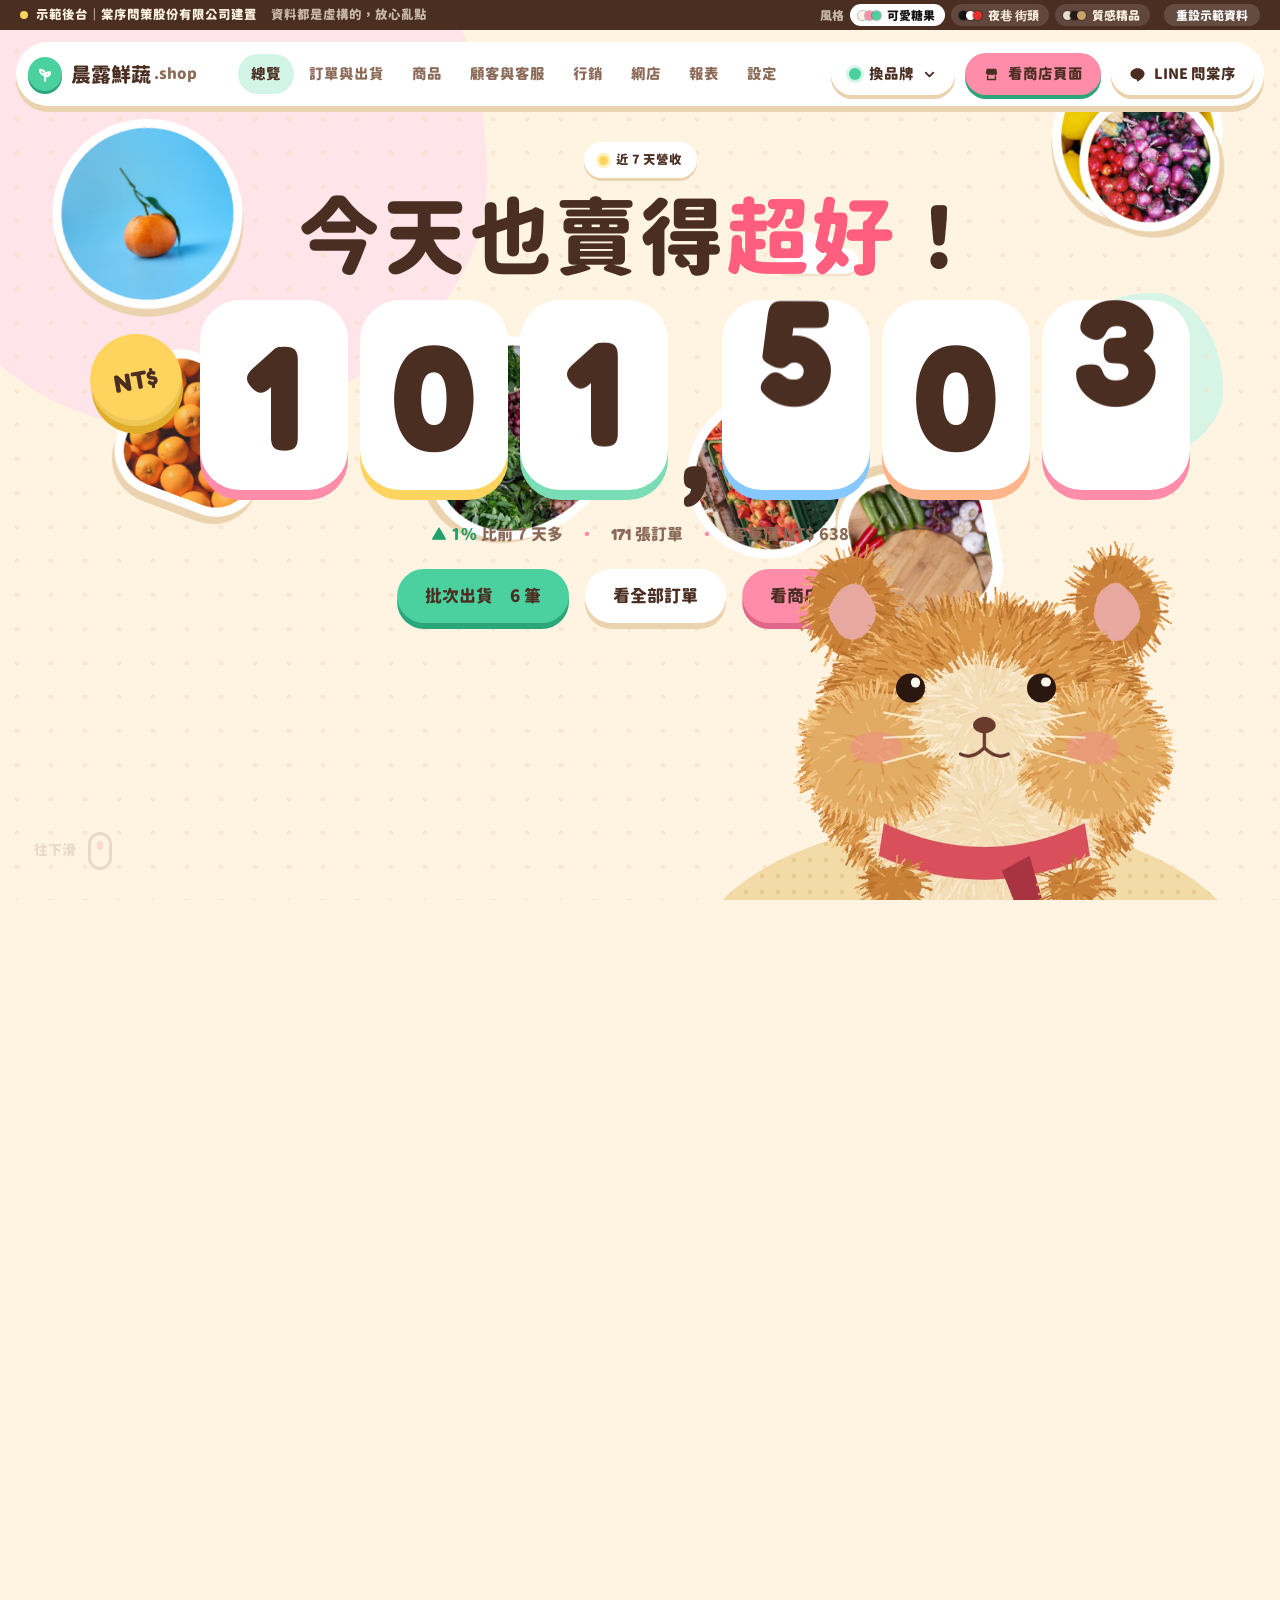
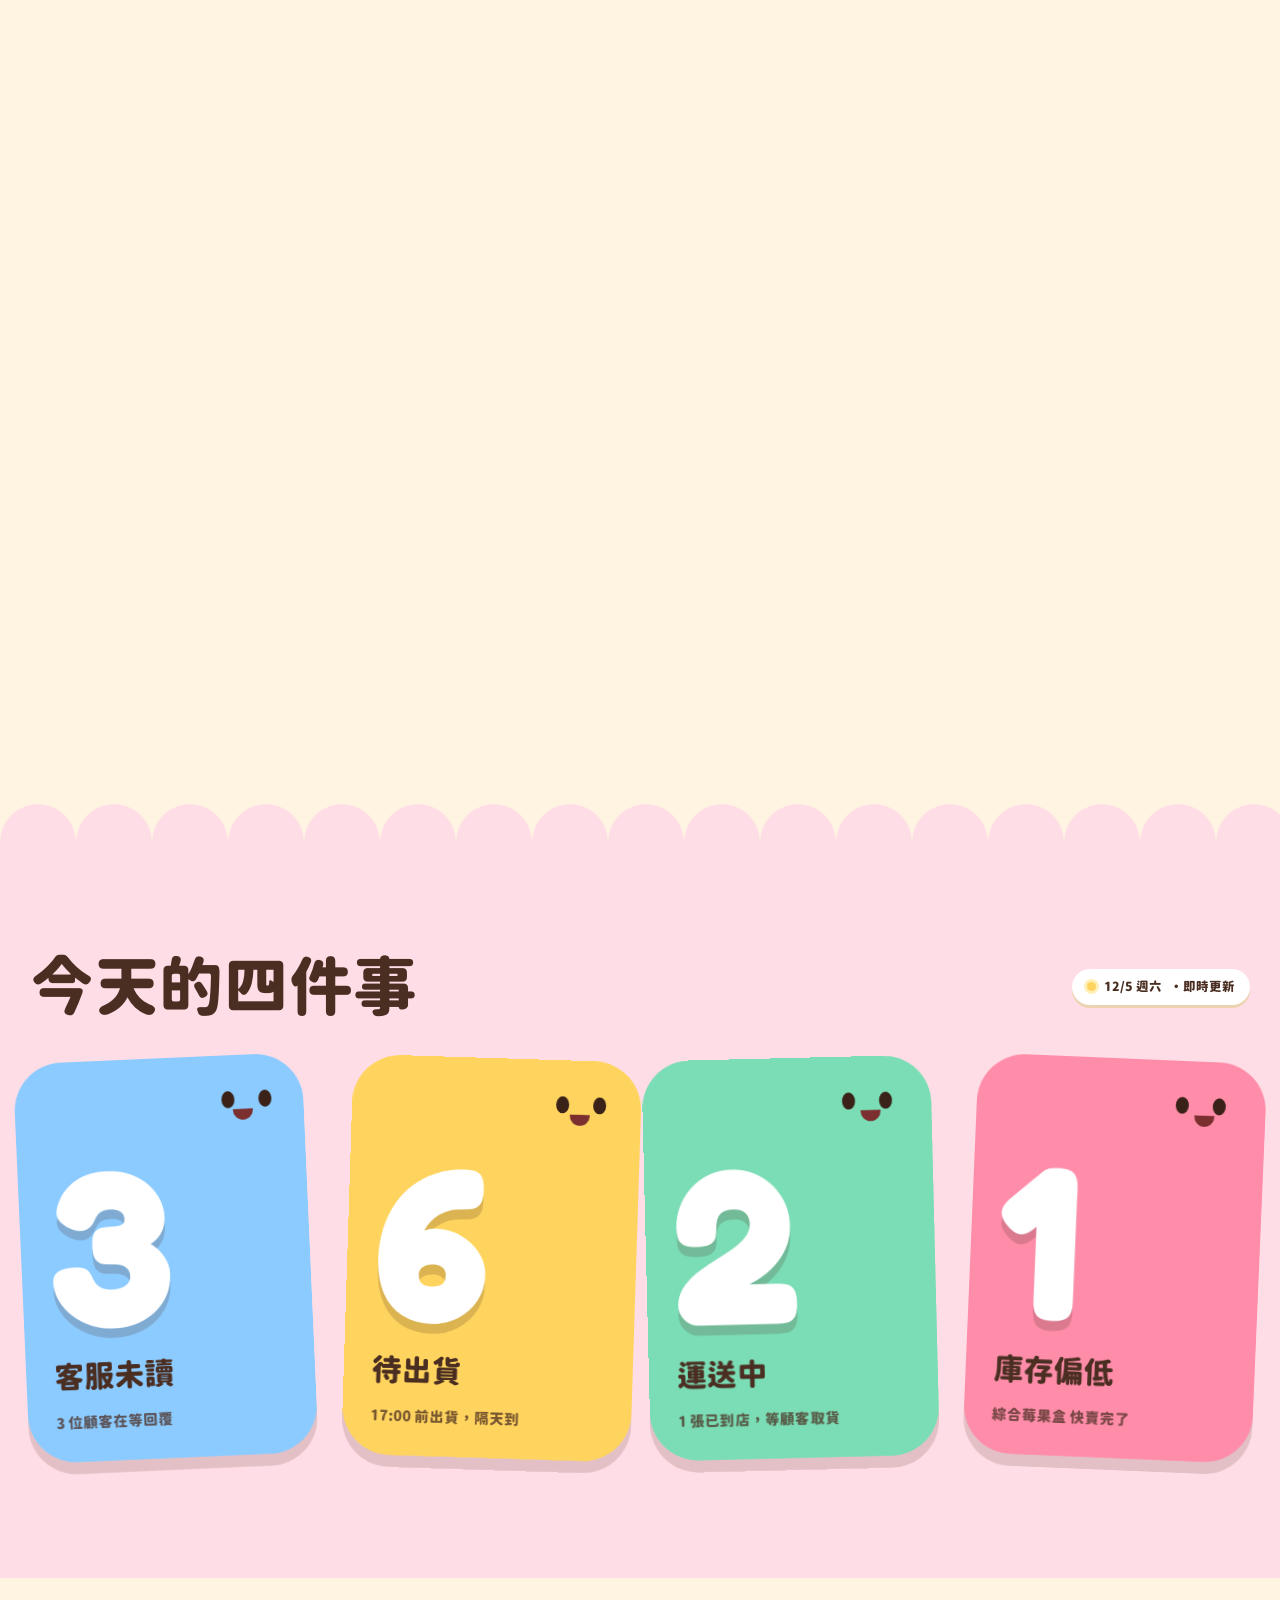
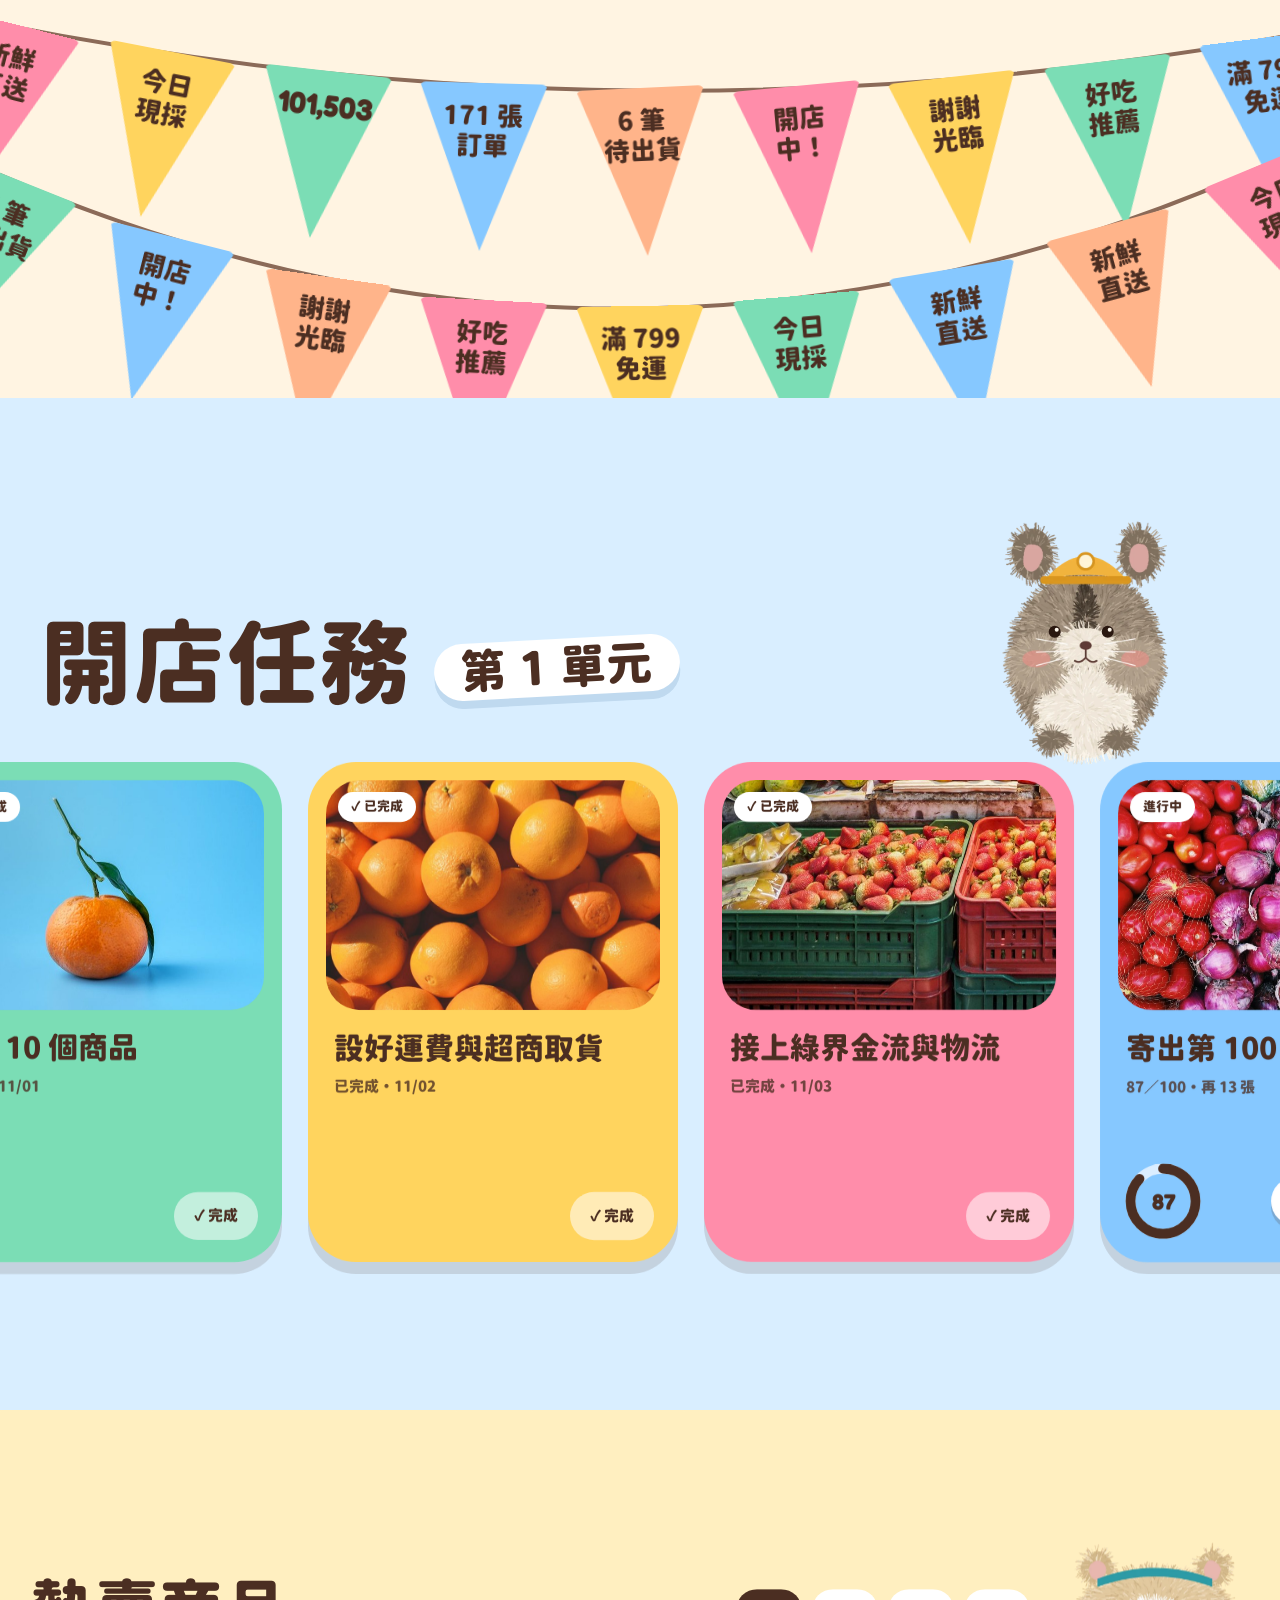
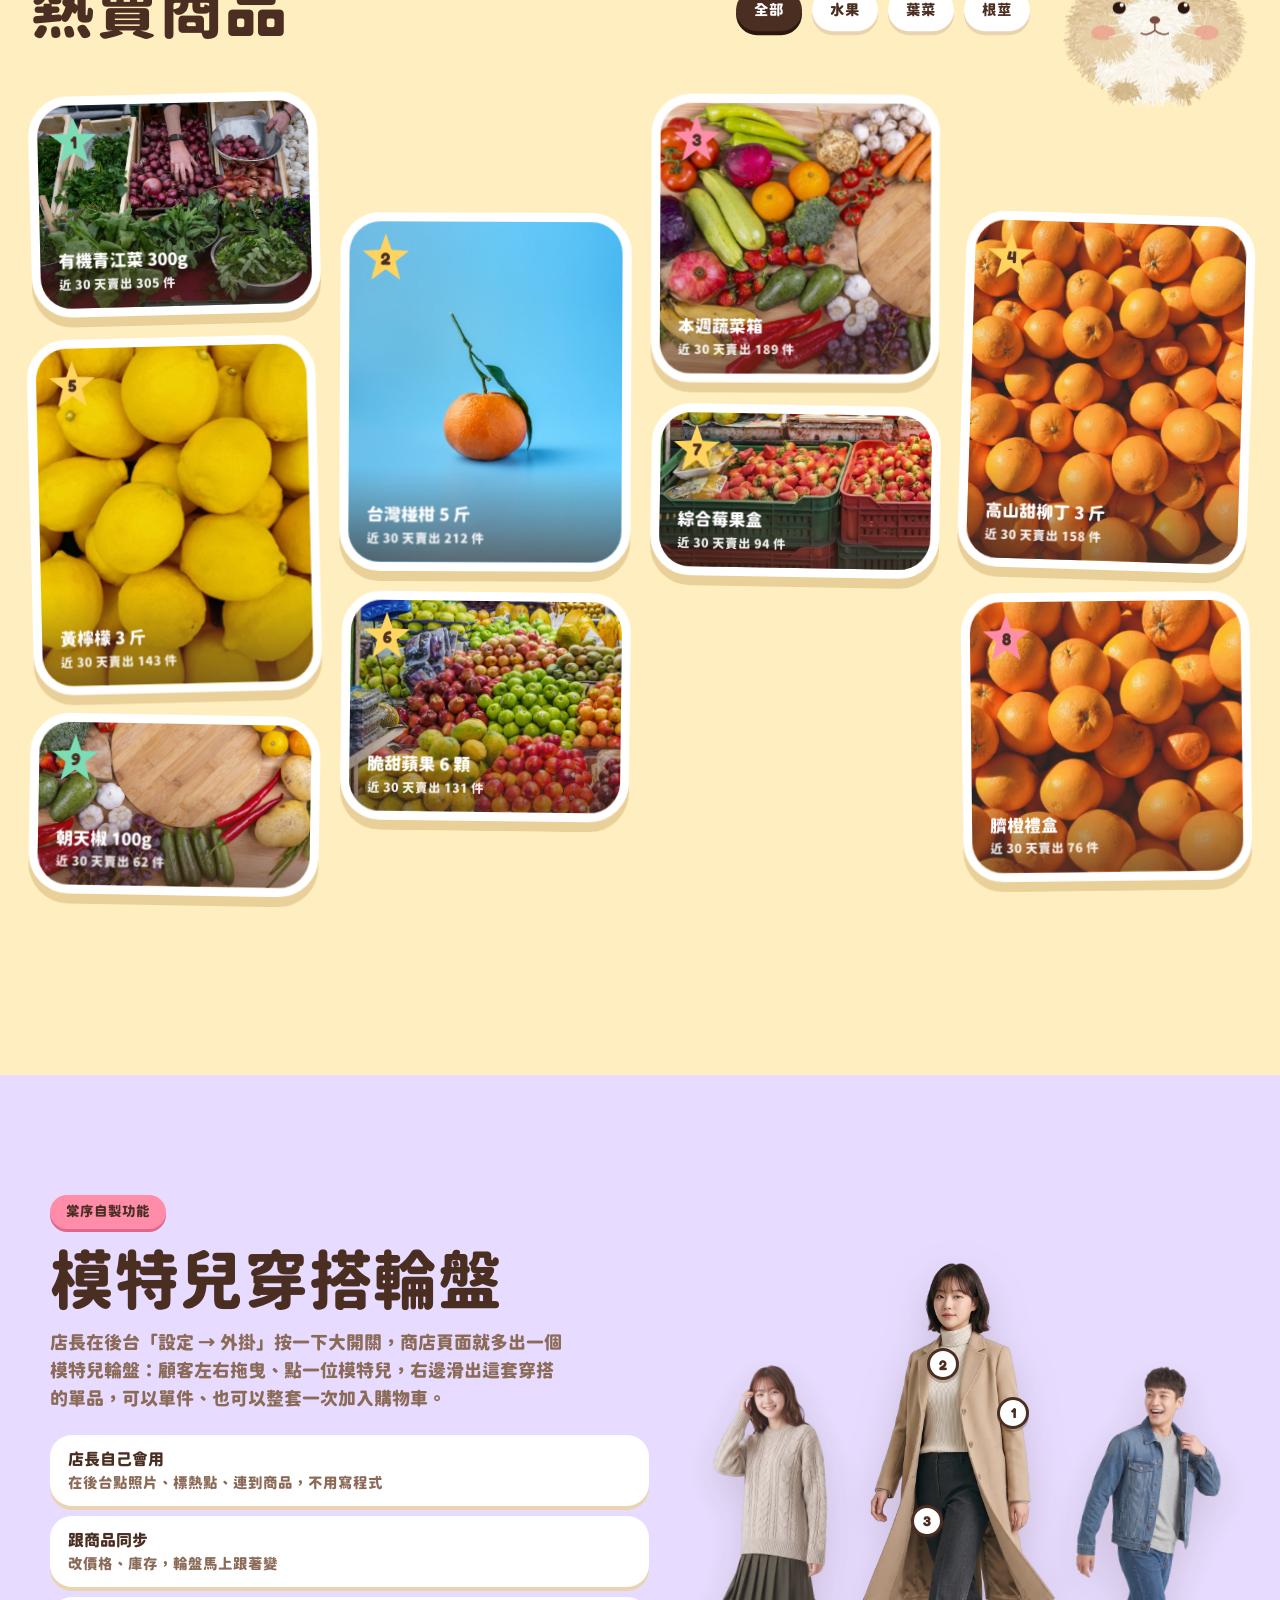
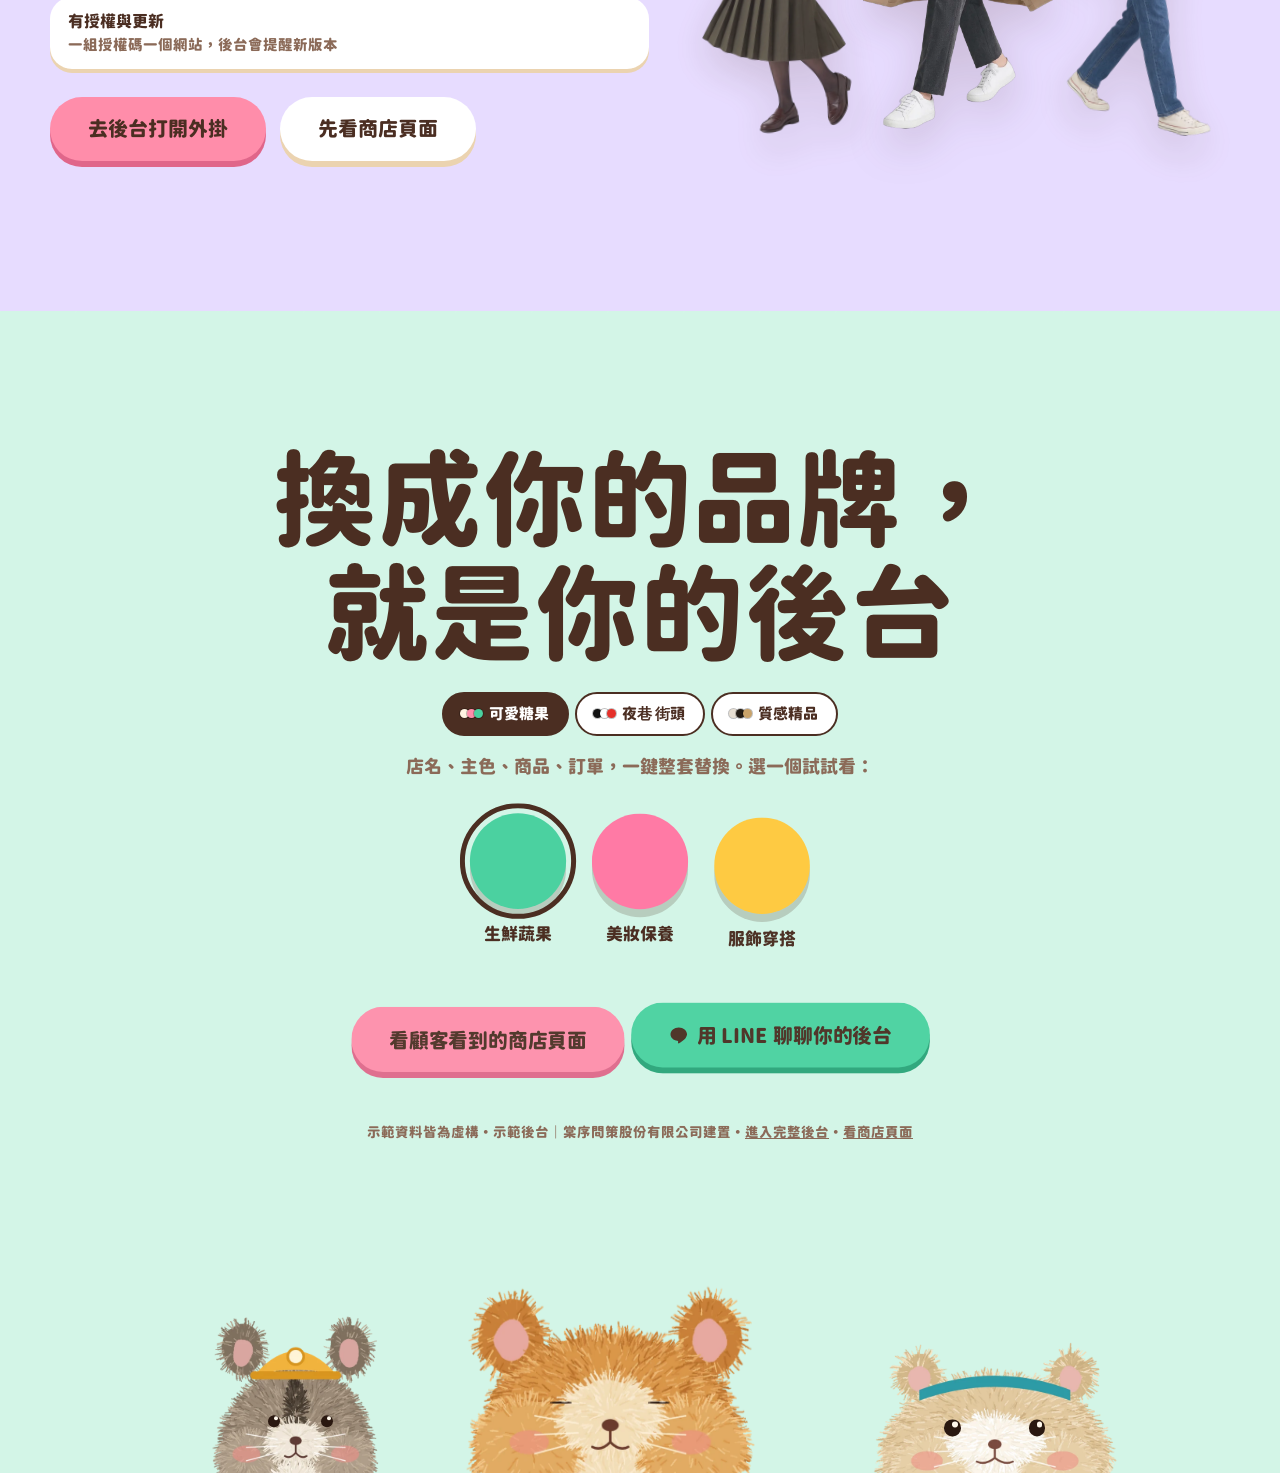
==== commit 07e9b5d6: "feat(t03): 深裁棚拍商品照與商品頁四圖、後台外掛頁精品化、LINE 接 @664pkwrn、移除 WordPress 字樣 v=20261110-h1" ====
--- a/index.html
+++ b/index.html
@@ -1,7 +1,7 @@
 <!doctype html>
 <html lang="zh-Hant"><head><meta charset="utf-8"><meta name="viewport" content="width=device-width,initial-scale=1">
 <title>示範後台｜棠序問策股份有限公司建置</title>
-<link rel="stylesheet" href="css/base.css"><link rel="stylesheet" href="css/home.css"><link rel="stylesheet" href="css/chrome.css"><script src="js/theme.js?v=20261110-g1"></script></head>
+<link rel="stylesheet" href="css/base.css?v=20261110-h1"><link rel="stylesheet" href="css/home.css?v=20261110-h1"><link rel="stylesheet" href="css/chrome.css?v=20261110-h1"><script src="js/theme.js?v=20261110-h1"></script></head>
 <body class="home" data-section="home">
 <div id="cursor"><div class="b"></div></div>
 <canvas id="confetti"></canvas>
@@ -97,6 +97,6 @@
 </section>
 
 <script src="vendor/gsap.min.js"></script><script src="vendor/ScrollTrigger.min.js"></script><script src="vendor/lenis.min.js"></script>
-<script src="config.js"></script><script src="data/data.js"></script><script src="data/alley.js"></script><script src="data/atelier.js"></script><script src="js/store.js"></script><script src="js/art.js"></script><script src="js/common.js?v=20261110-g1"></script><script src="js/chrome.js"></script><script src="js/track.js"></script><script src="js/home.js"></script>
+<script src="config.js?v=20261110-h1"></script><script src="data/data.js?v=20261110-h1"></script><script src="data/alley.js?v=20261110-h1"></script><script src="data/atelier.js?v=20261110-h1"></script><script src="js/store.js?v=20261110-h1"></script><script src="js/art.js?v=20261110-h1"></script><script src="js/common.js?v=20261110-h1"></script><script src="js/chrome.js?v=20261110-h1"></script><script src="js/track.js?v=20261110-h1"></script><script src="js/home.js?v=20261110-h1"></script>
 <script>(function(){['ctaLook','ctaLookAdmin'].forEach(function(id){var b=document.getElementById(id);if(b)b.addEventListener('click',function(){try{TX.setShop('fashion')}catch(e){}},true)})})()</script>
 </body></html>
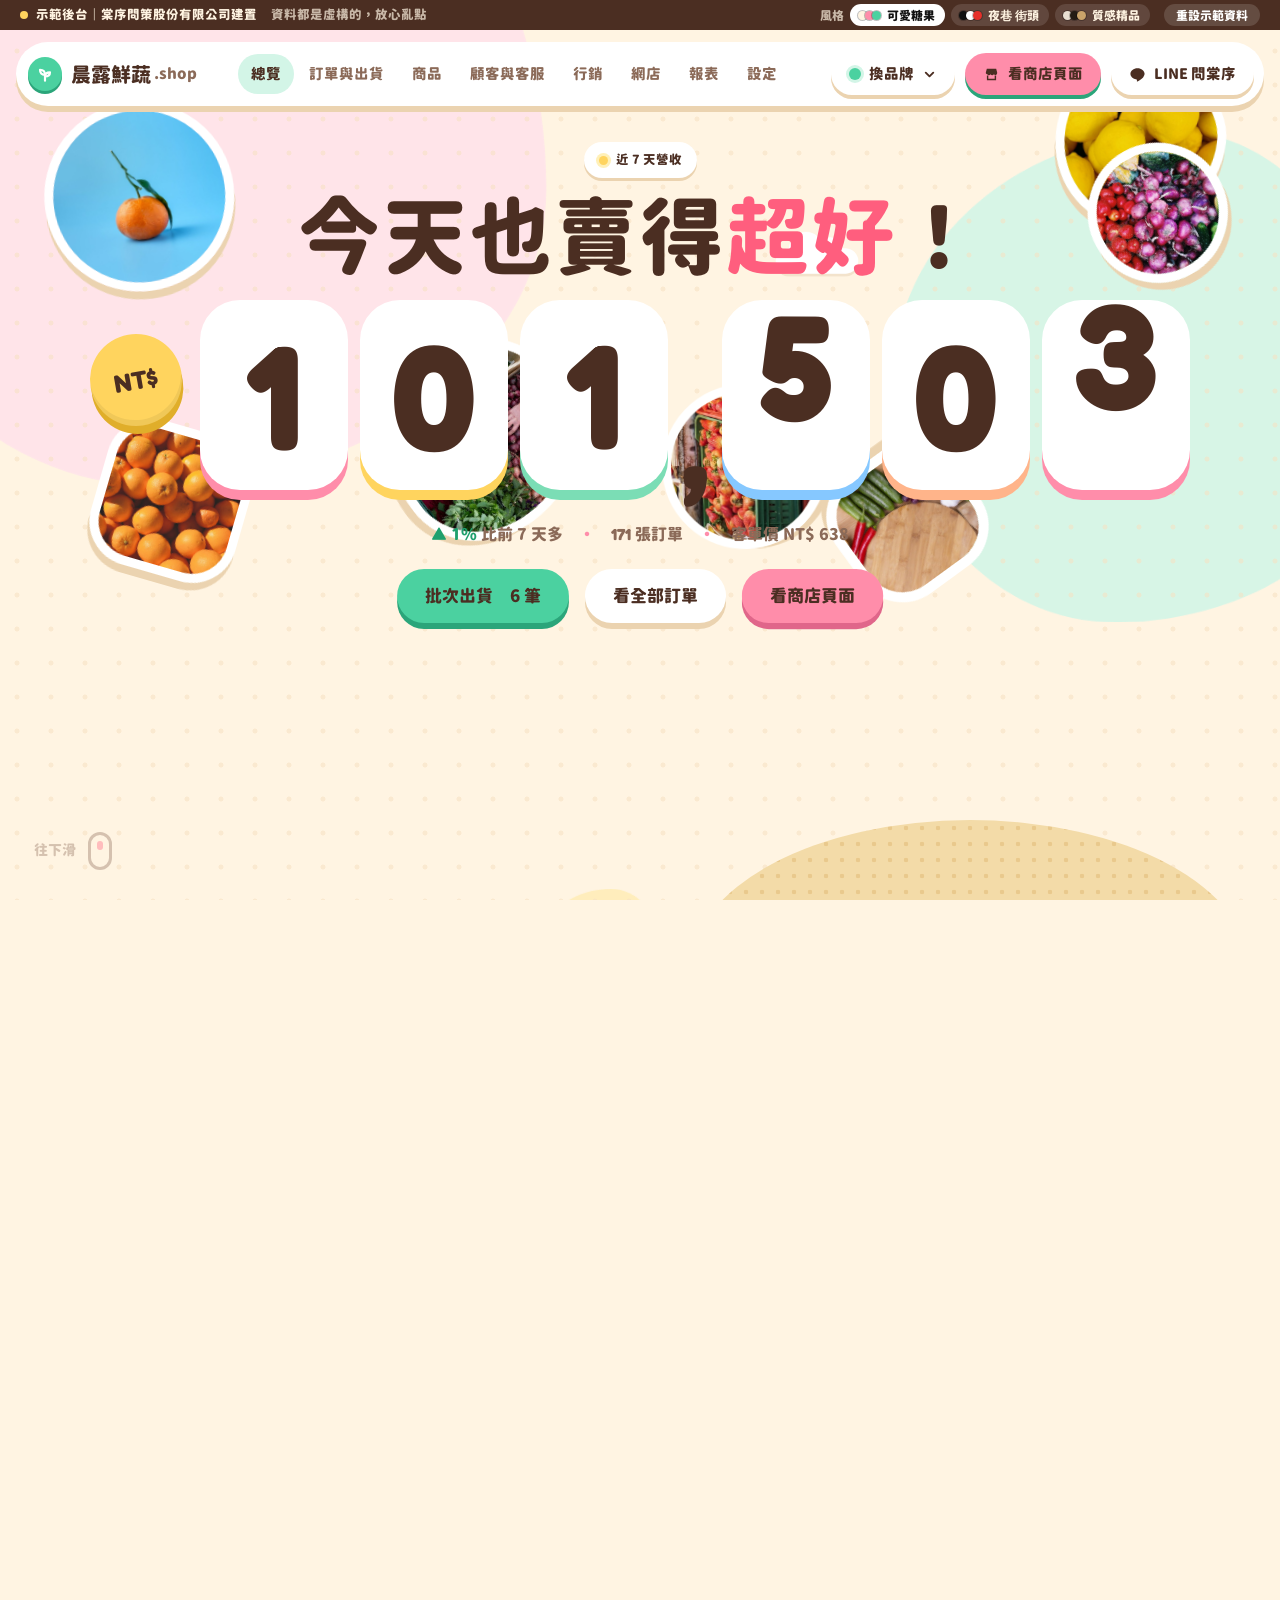
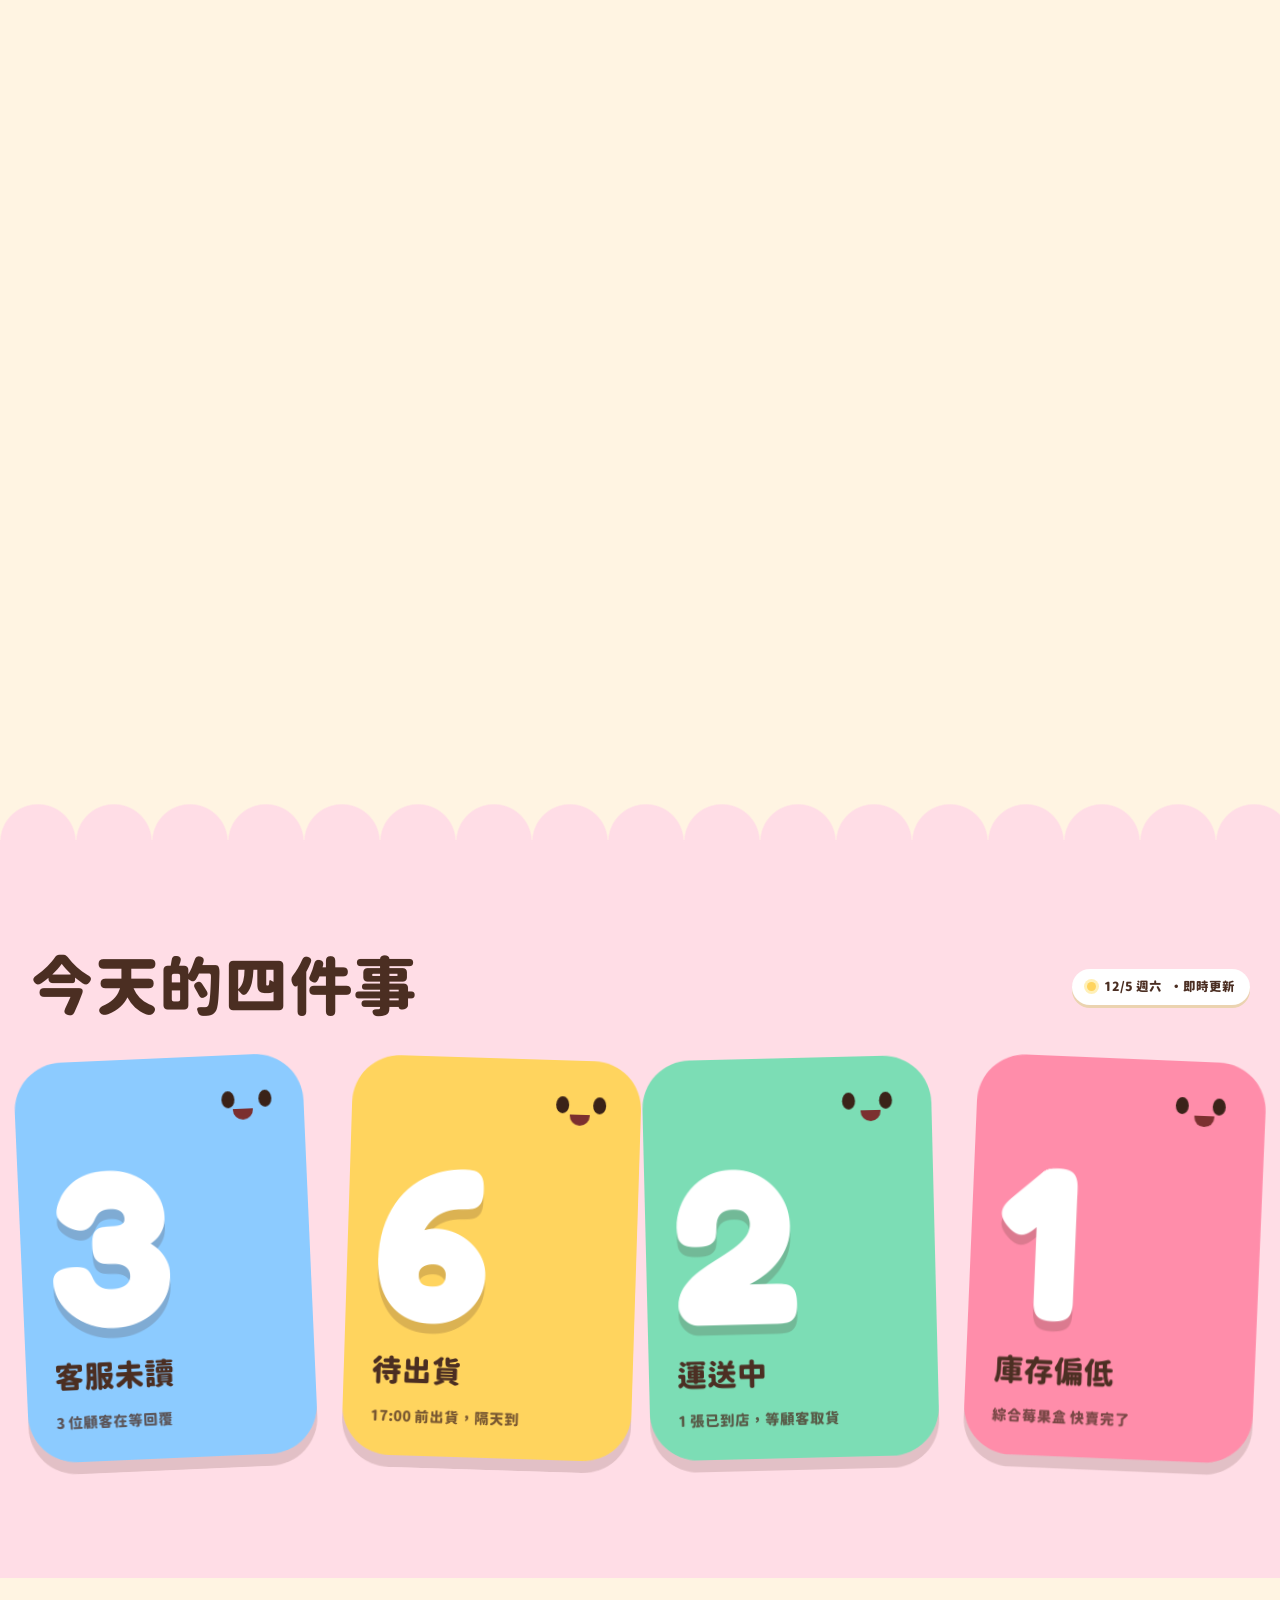
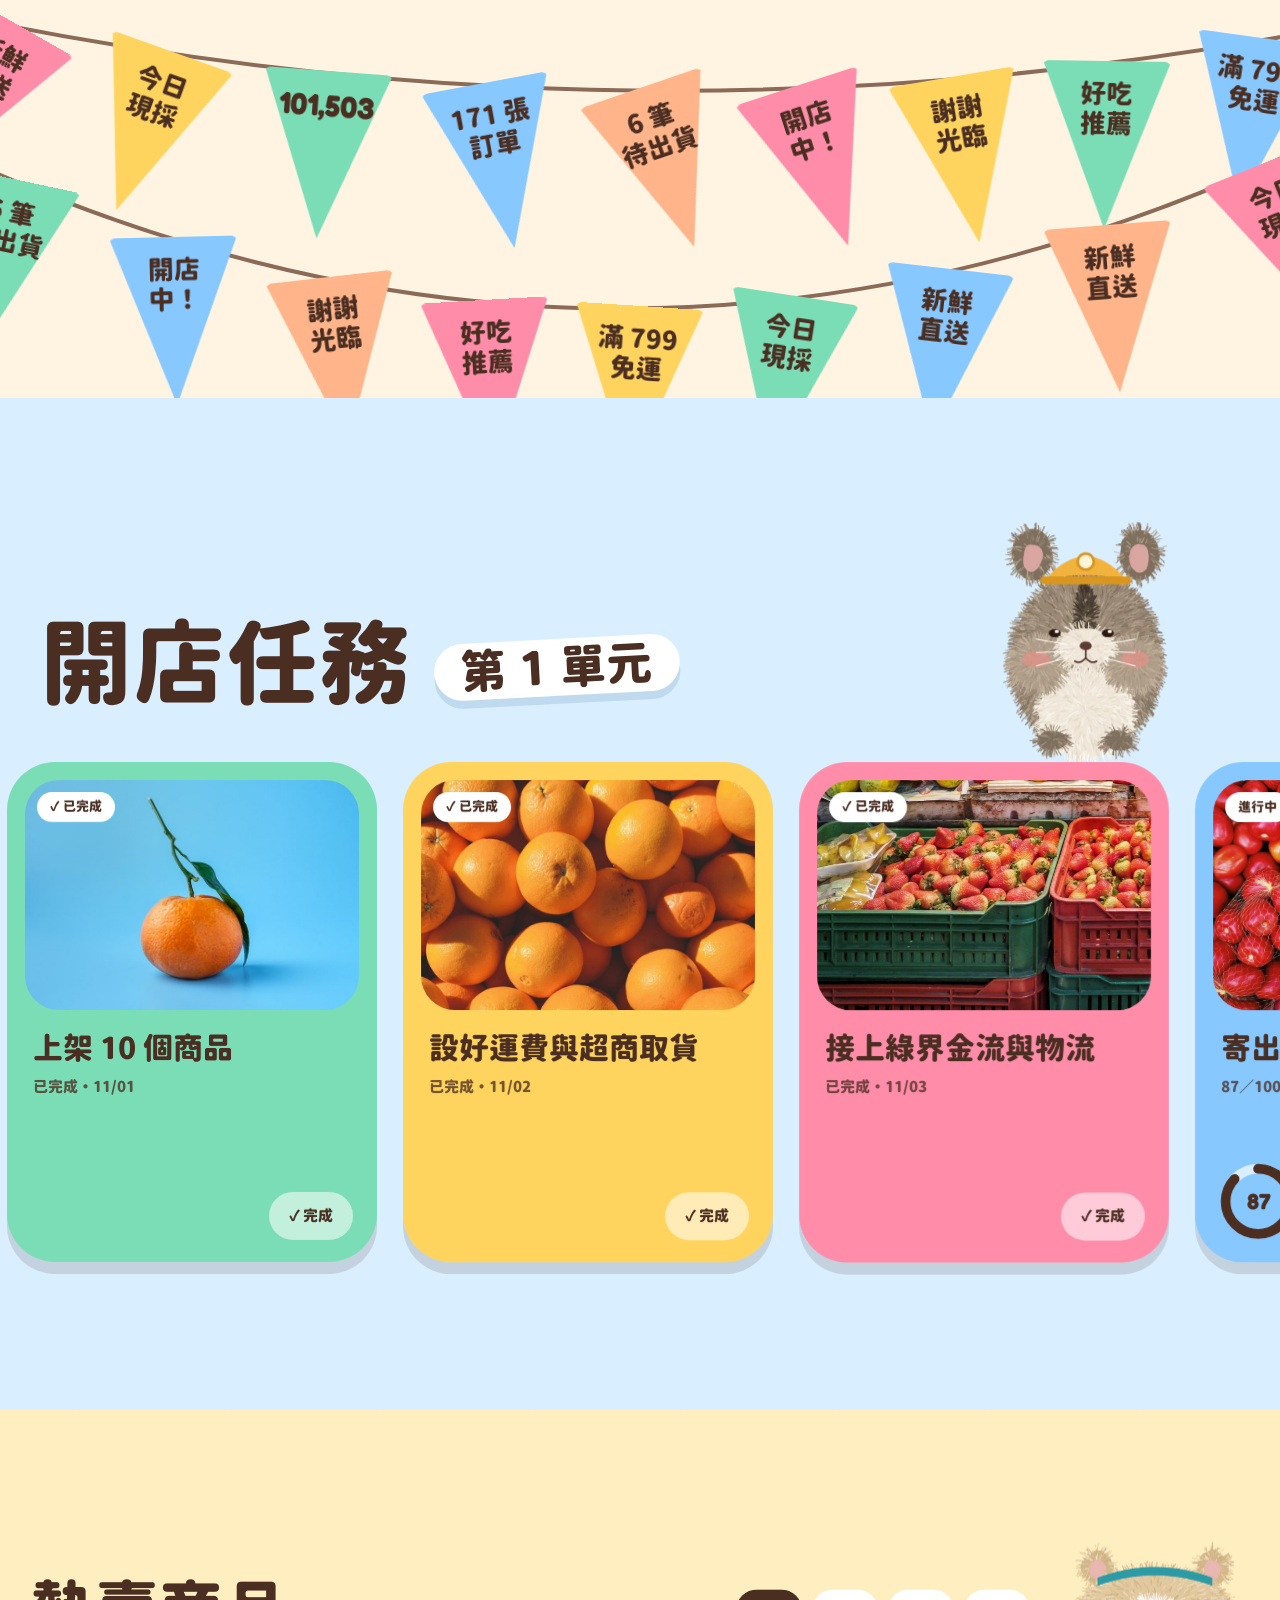
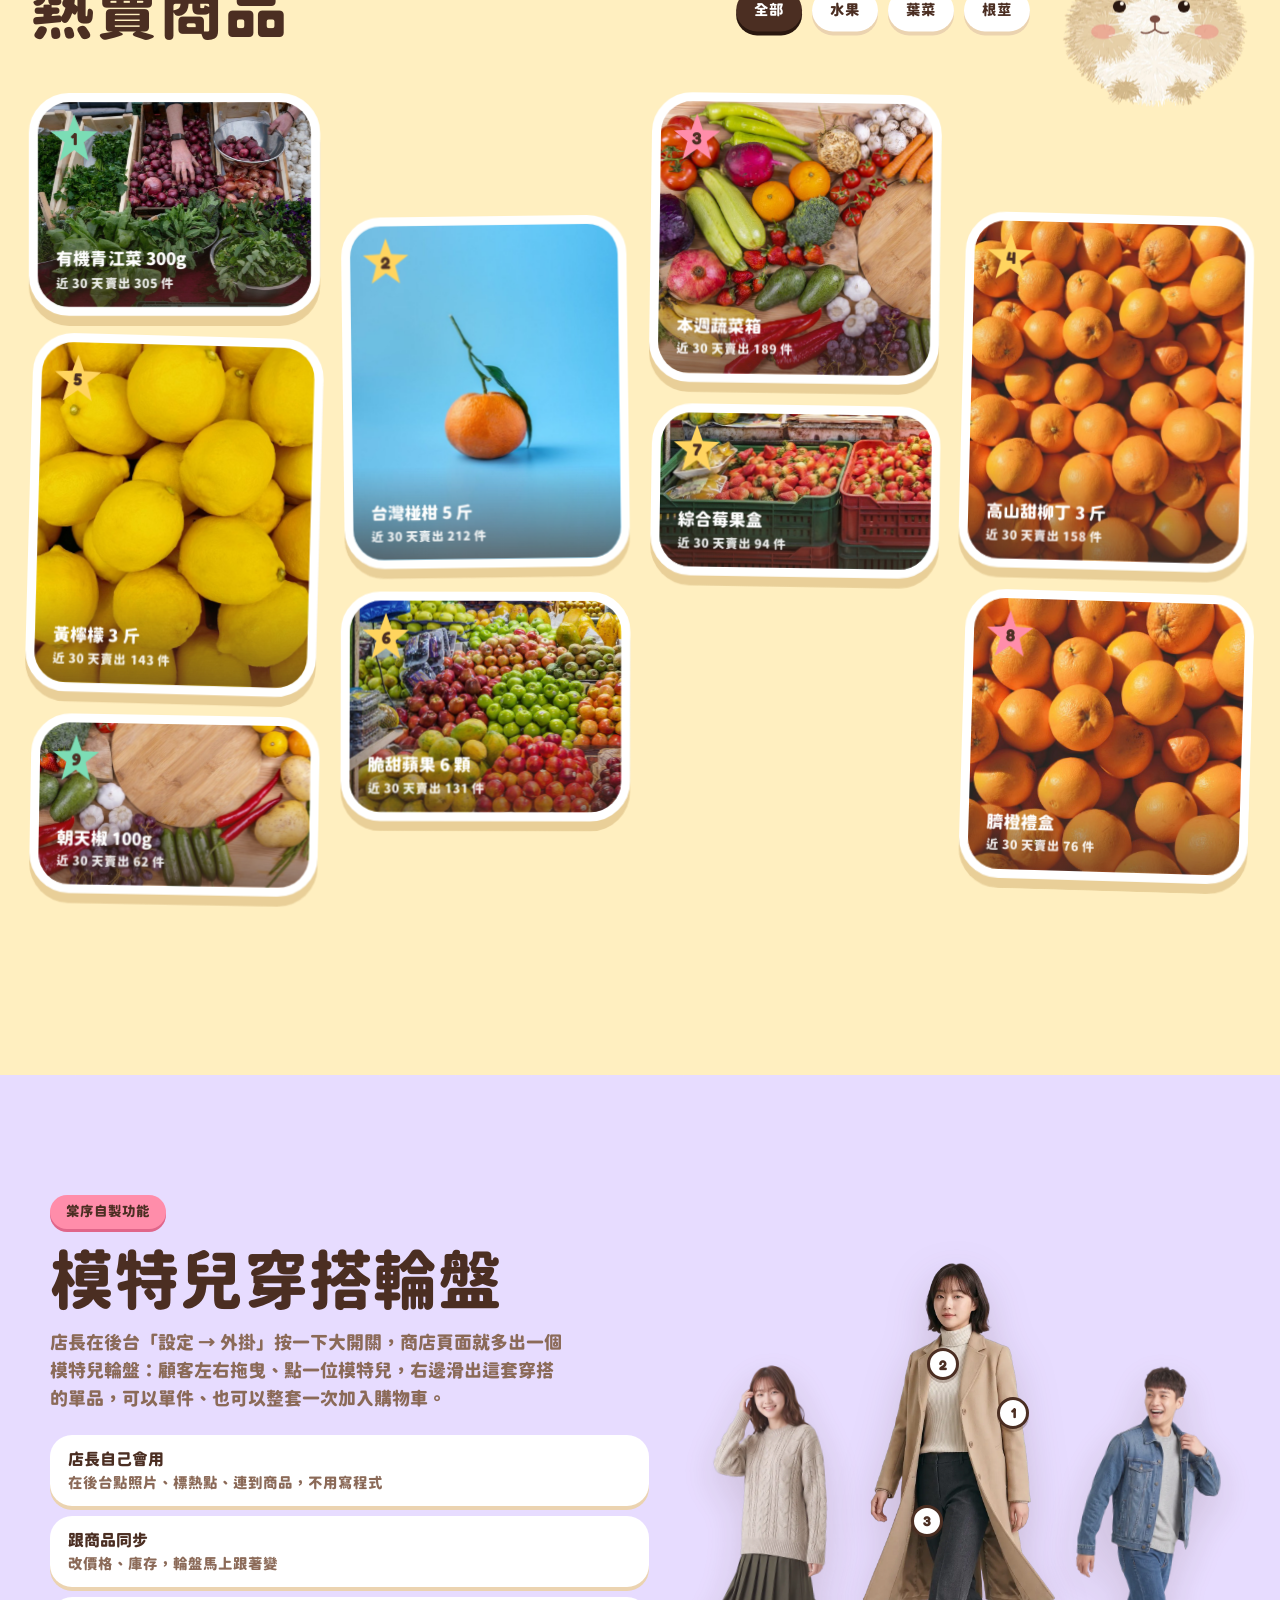
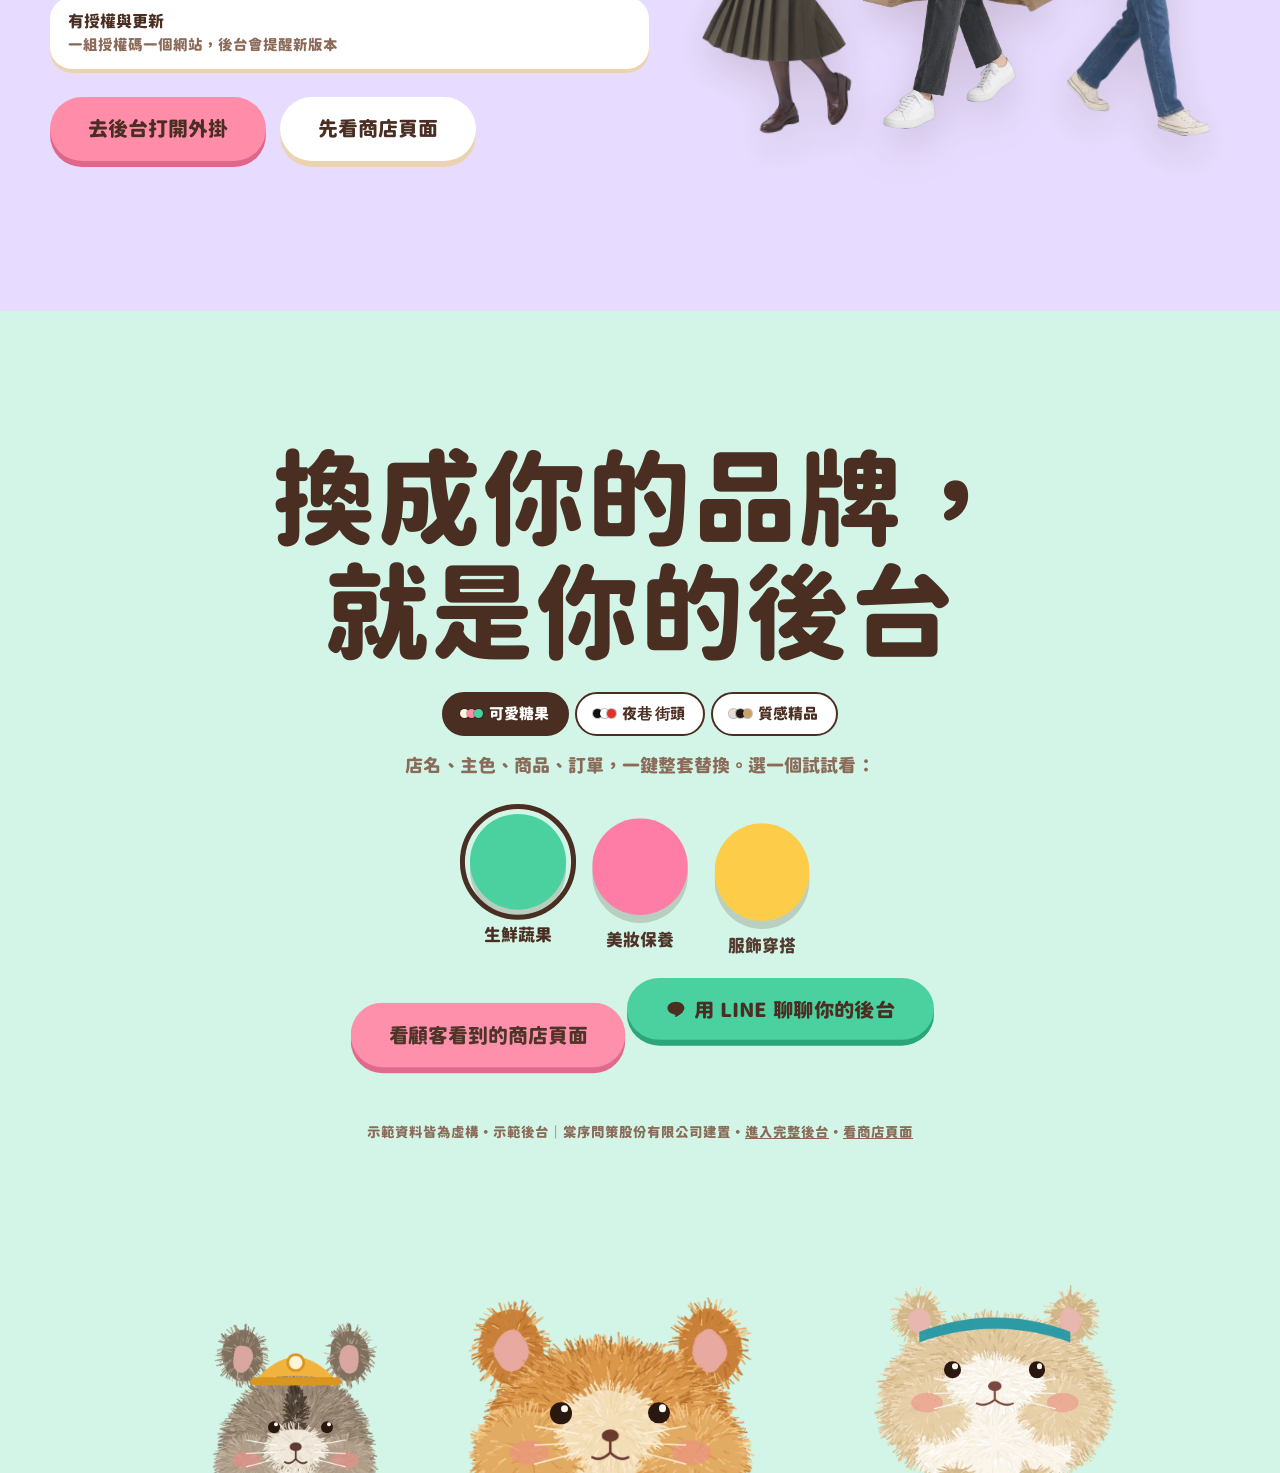
==== commit d0b65959: "feat(t03): 商品頁換色換圖（非主色棚拍照＋淡入）、穿搭輪盤改米色棚拍模特兒照與熱點 v=20261110-i1" ====
--- a/index.html
+++ b/index.html
@@ -1,7 +1,7 @@
 <!doctype html>
 <html lang="zh-Hant"><head><meta charset="utf-8"><meta name="viewport" content="width=device-width,initial-scale=1">
 <title>示範後台｜棠序問策股份有限公司建置</title>
-<link rel="stylesheet" href="css/base.css?v=20261110-h1"><link rel="stylesheet" href="css/home.css?v=20261110-h1"><link rel="stylesheet" href="css/chrome.css?v=20261110-h1"><script src="js/theme.js?v=20261110-h1"></script></head>
+<link rel="stylesheet" href="css/base.css?v=20261110-i1"><link rel="stylesheet" href="css/home.css?v=20261110-i1"><link rel="stylesheet" href="css/chrome.css?v=20261110-i1"><script src="js/theme.js?v=20261110-i1"></script></head>
 <body class="home" data-section="home">
 <div id="cursor"><div class="b"></div></div>
 <canvas id="confetti"></canvas>
@@ -97,6 +97,6 @@
 </section>
 
 <script src="vendor/gsap.min.js"></script><script src="vendor/ScrollTrigger.min.js"></script><script src="vendor/lenis.min.js"></script>
-<script src="config.js?v=20261110-h1"></script><script src="data/data.js?v=20261110-h1"></script><script src="data/alley.js?v=20261110-h1"></script><script src="data/atelier.js?v=20261110-h1"></script><script src="js/store.js?v=20261110-h1"></script><script src="js/art.js?v=20261110-h1"></script><script src="js/common.js?v=20261110-h1"></script><script src="js/chrome.js?v=20261110-h1"></script><script src="js/track.js?v=20261110-h1"></script><script src="js/home.js?v=20261110-h1"></script>
+<script src="config.js?v=20261110-i1"></script><script src="data/data.js?v=20261110-i1"></script><script src="data/alley.js?v=20261110-i1"></script><script src="data/atelier.js?v=20261110-i1"></script><script src="js/store.js?v=20261110-i1"></script><script src="js/art.js?v=20261110-i1"></script><script src="js/common.js?v=20261110-i1"></script><script src="js/chrome.js?v=20261110-i1"></script><script src="js/track.js?v=20261110-i1"></script><script src="js/home.js?v=20261110-i1"></script>
 <script>(function(){['ctaLook','ctaLookAdmin'].forEach(function(id){var b=document.getElementById(id);if(b)b.addEventListener('click',function(){try{TX.setShop('fashion')}catch(e){}},true)})})()</script>
 </body></html>
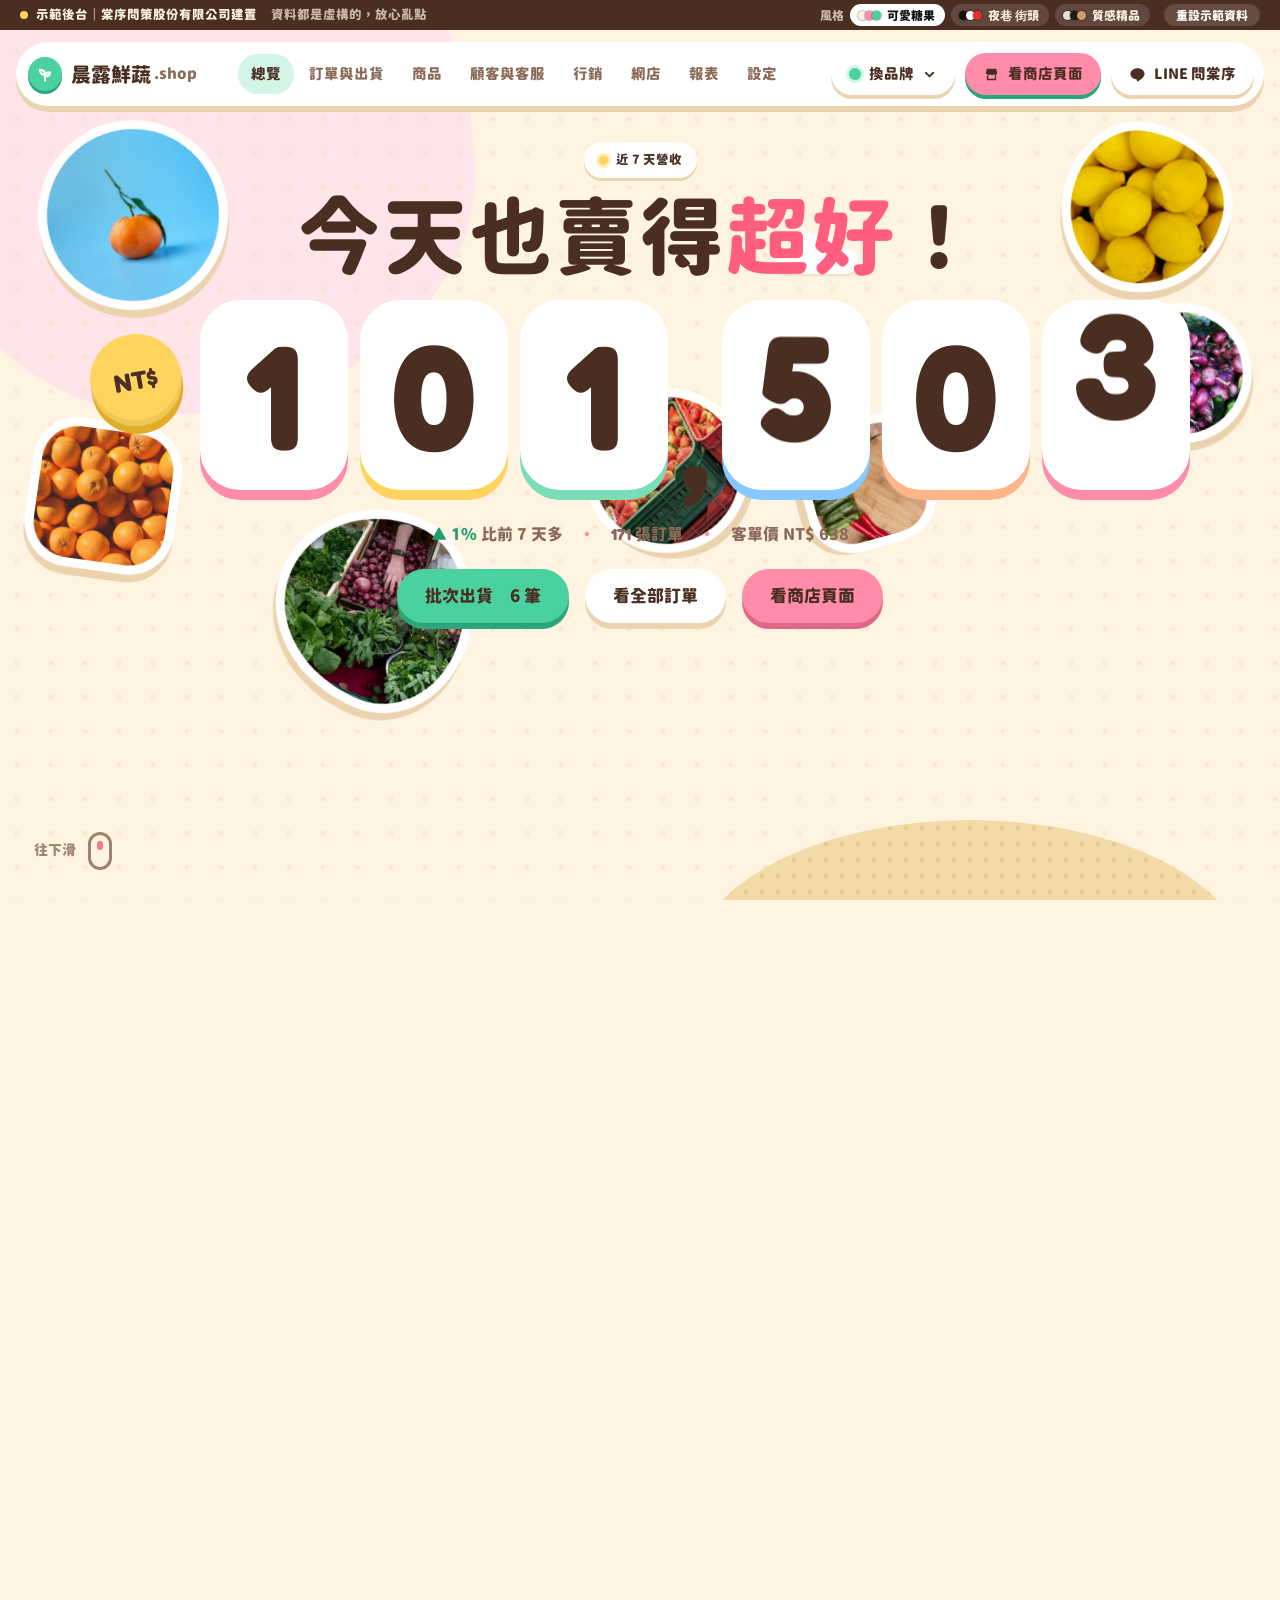
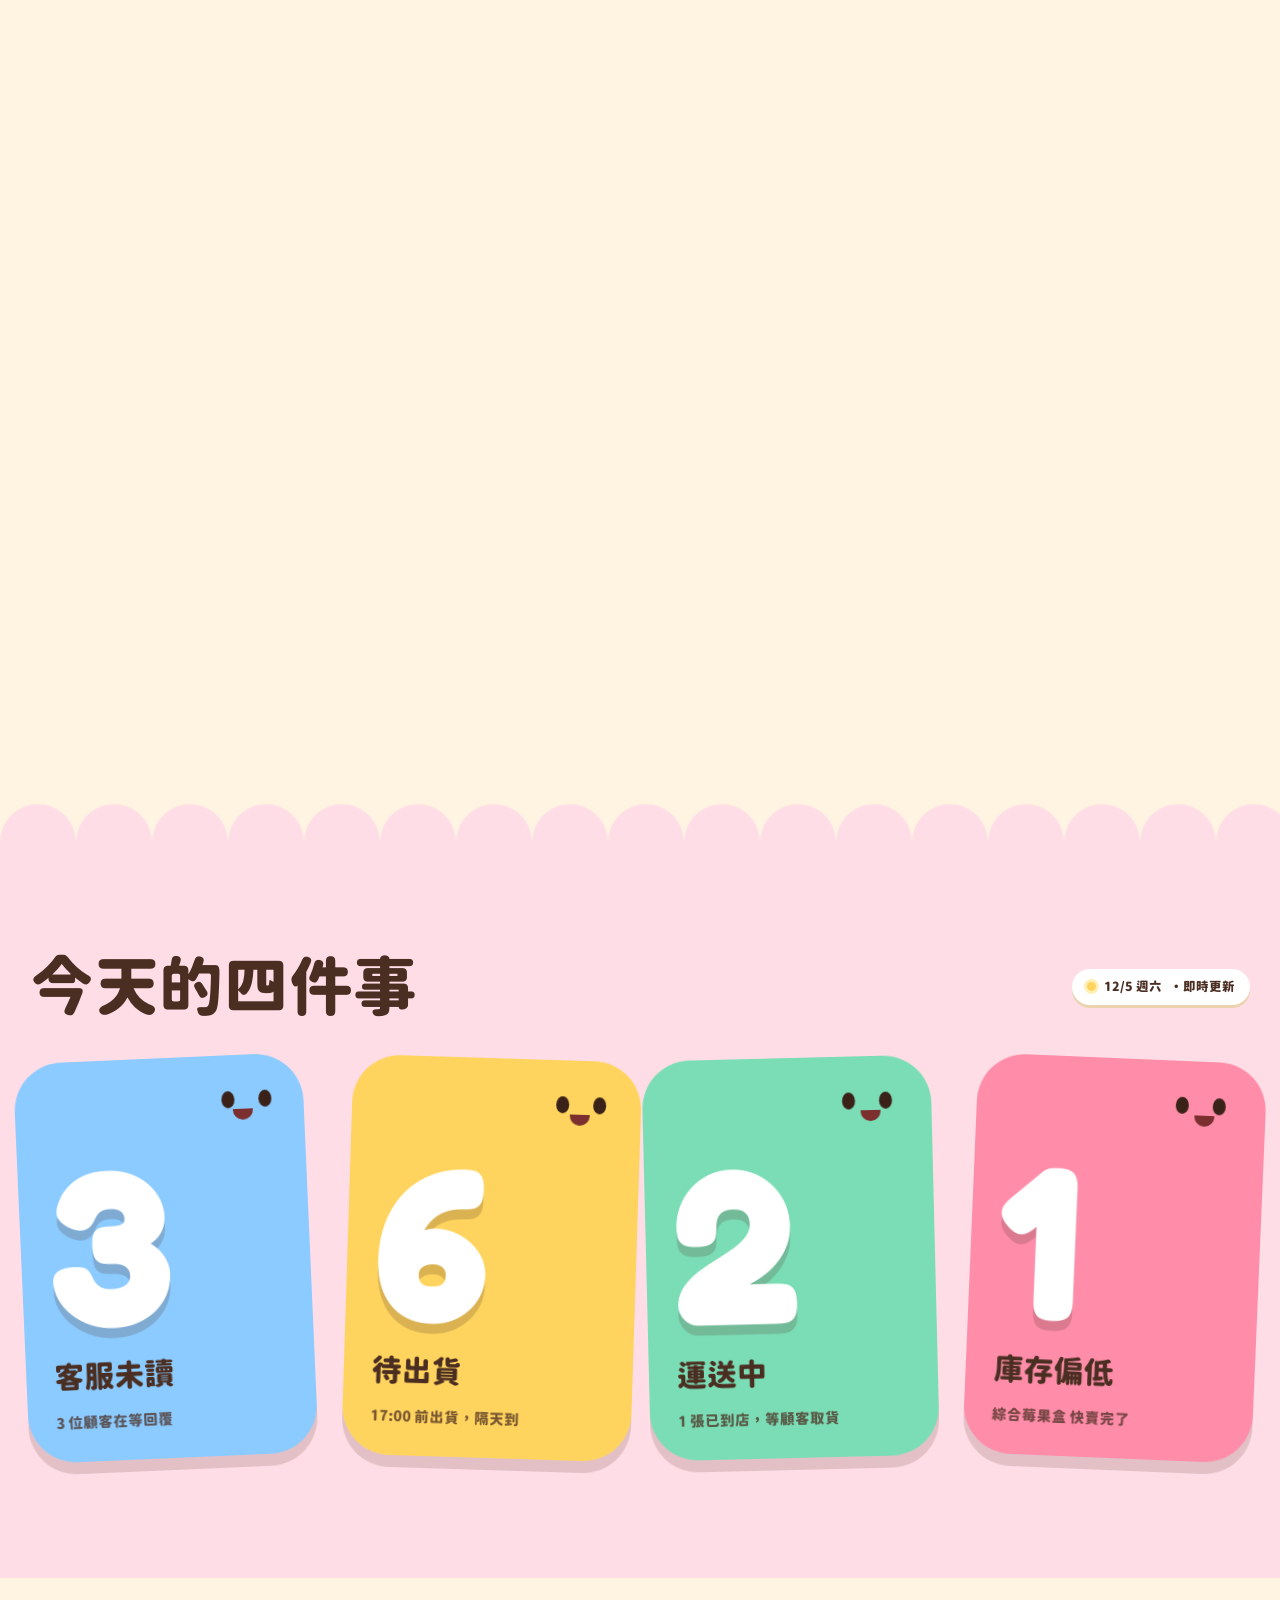
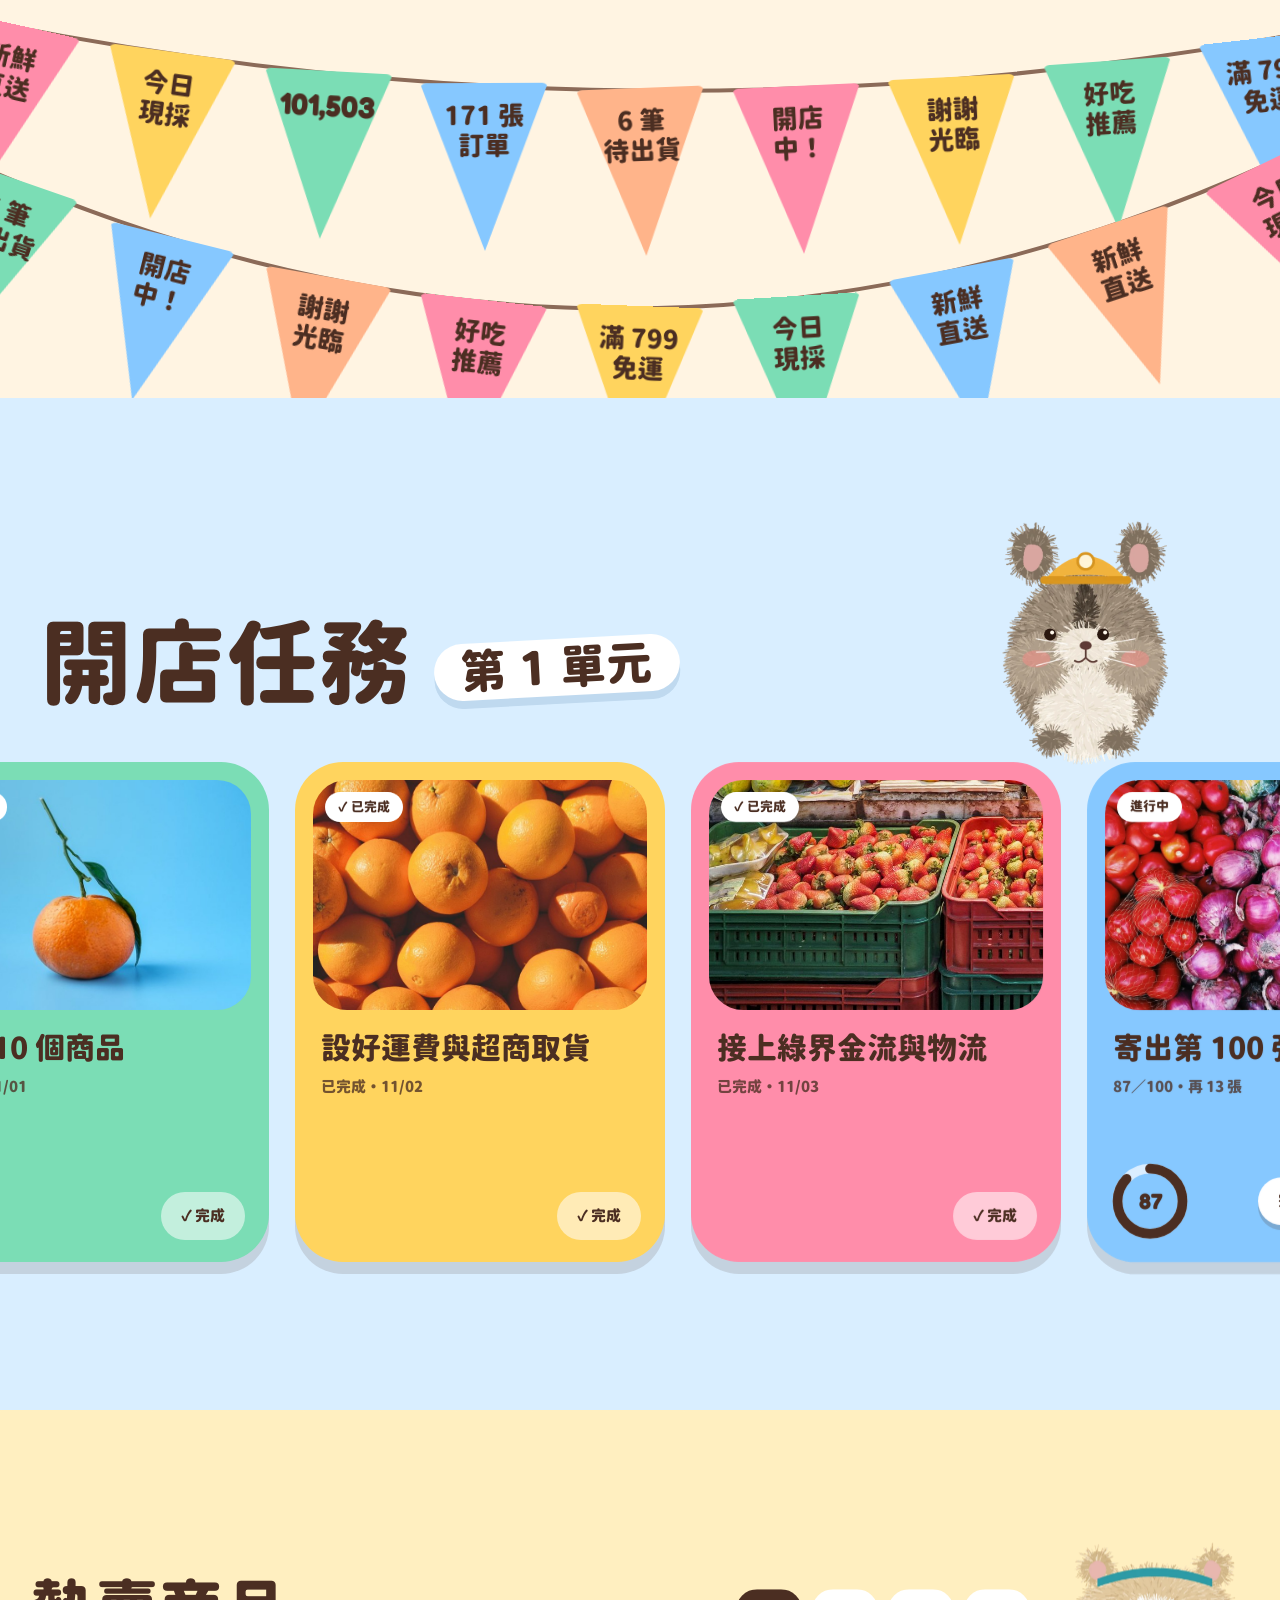
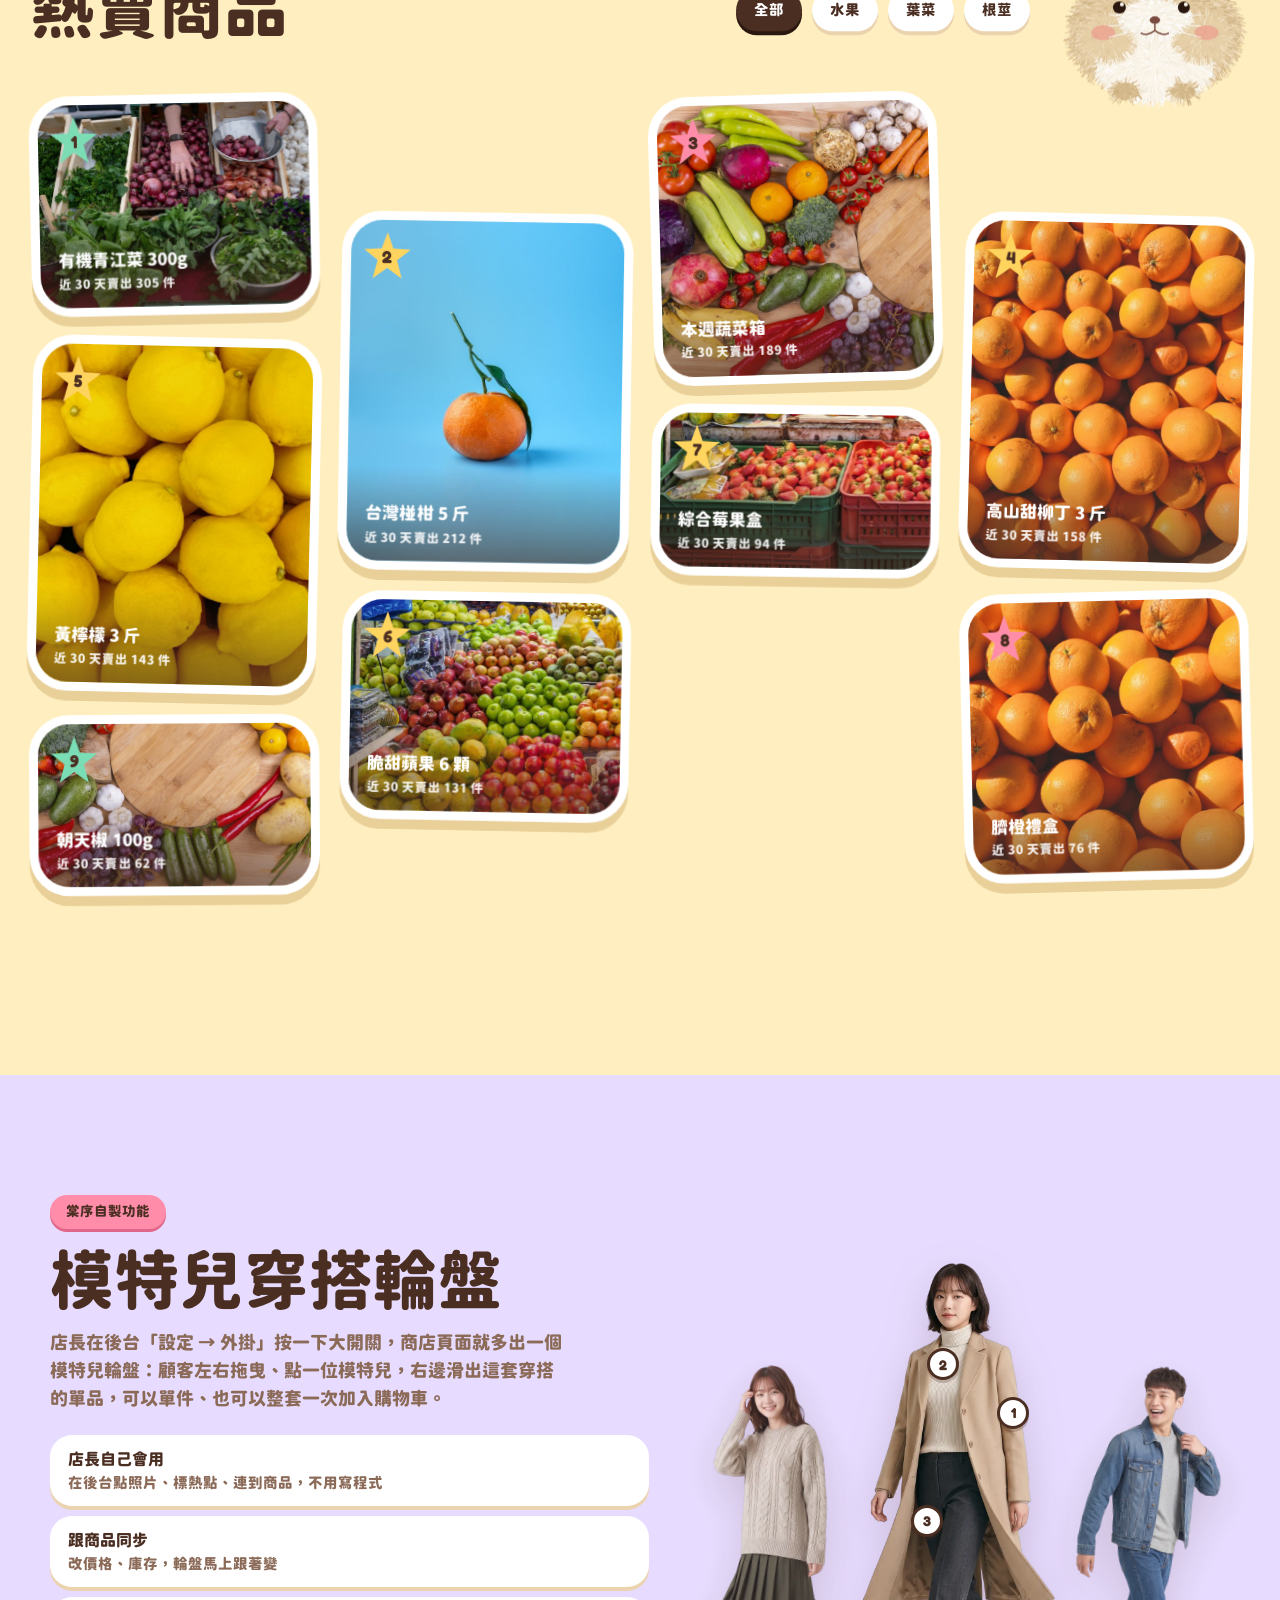
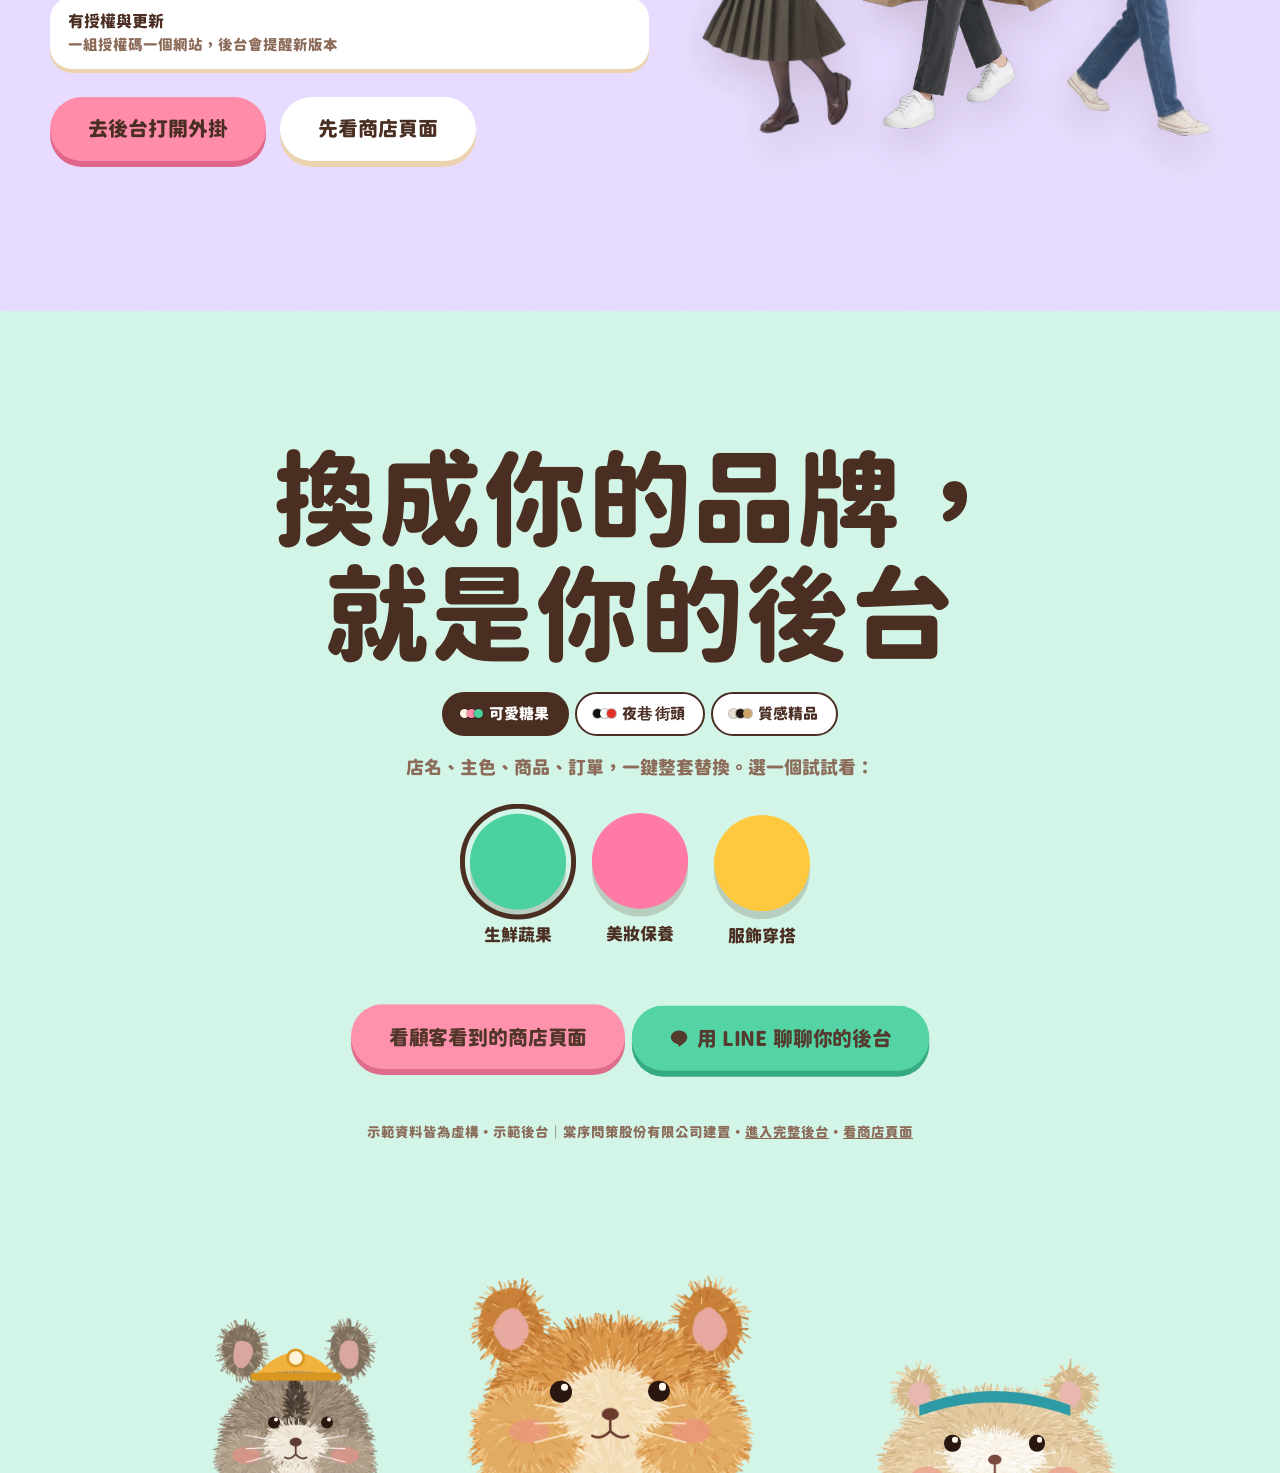
==== commit 65bc0386: "feat(t03): 首屏／品牌故事／後台精品首頁改米色棚拍型錄相片、購物車與訂單用所選顏色縮圖、品名去顏色字改顯示品名／顏色／尺寸 v=20261110-j1" ====
--- a/index.html
+++ b/index.html
@@ -1,7 +1,7 @@
 <!doctype html>
 <html lang="zh-Hant"><head><meta charset="utf-8"><meta name="viewport" content="width=device-width,initial-scale=1">
 <title>示範後台｜棠序問策股份有限公司建置</title>
-<link rel="stylesheet" href="css/base.css?v=20261110-i1"><link rel="stylesheet" href="css/home.css?v=20261110-i1"><link rel="stylesheet" href="css/chrome.css?v=20261110-i1"><script src="js/theme.js?v=20261110-i1"></script></head>
+<link rel="stylesheet" href="css/base.css?v=20261110-j1"><link rel="stylesheet" href="css/home.css?v=20261110-j1"><link rel="stylesheet" href="css/chrome.css?v=20261110-j1"><script src="js/theme.js?v=20261110-j1"></script></head>
 <body class="home" data-section="home">
 <div id="cursor"><div class="b"></div></div>
 <canvas id="confetti"></canvas>
@@ -97,6 +97,6 @@
 </section>
 
 <script src="vendor/gsap.min.js"></script><script src="vendor/ScrollTrigger.min.js"></script><script src="vendor/lenis.min.js"></script>
-<script src="config.js?v=20261110-i1"></script><script src="data/data.js?v=20261110-i1"></script><script src="data/alley.js?v=20261110-i1"></script><script src="data/atelier.js?v=20261110-i1"></script><script src="js/store.js?v=20261110-i1"></script><script src="js/art.js?v=20261110-i1"></script><script src="js/common.js?v=20261110-i1"></script><script src="js/chrome.js?v=20261110-i1"></script><script src="js/track.js?v=20261110-i1"></script><script src="js/home.js?v=20261110-i1"></script>
+<script src="config.js?v=20261110-j1"></script><script src="data/data.js?v=20261110-j1"></script><script src="data/alley.js?v=20261110-j1"></script><script src="data/atelier.js?v=20261110-j1"></script><script src="js/store.js?v=20261110-j1"></script><script src="js/art.js?v=20261110-j1"></script><script src="js/common.js?v=20261110-j1"></script><script src="js/chrome.js?v=20261110-j1"></script><script src="js/track.js?v=20261110-j1"></script><script src="js/home.js?v=20261110-j1"></script>
 <script>(function(){['ctaLook','ctaLookAdmin'].forEach(function(id){var b=document.getElementById(id);if(b)b.addEventListener('click',function(){try{TX.setShop('fashion')}catch(e){}},true)})})()</script>
 </body></html>
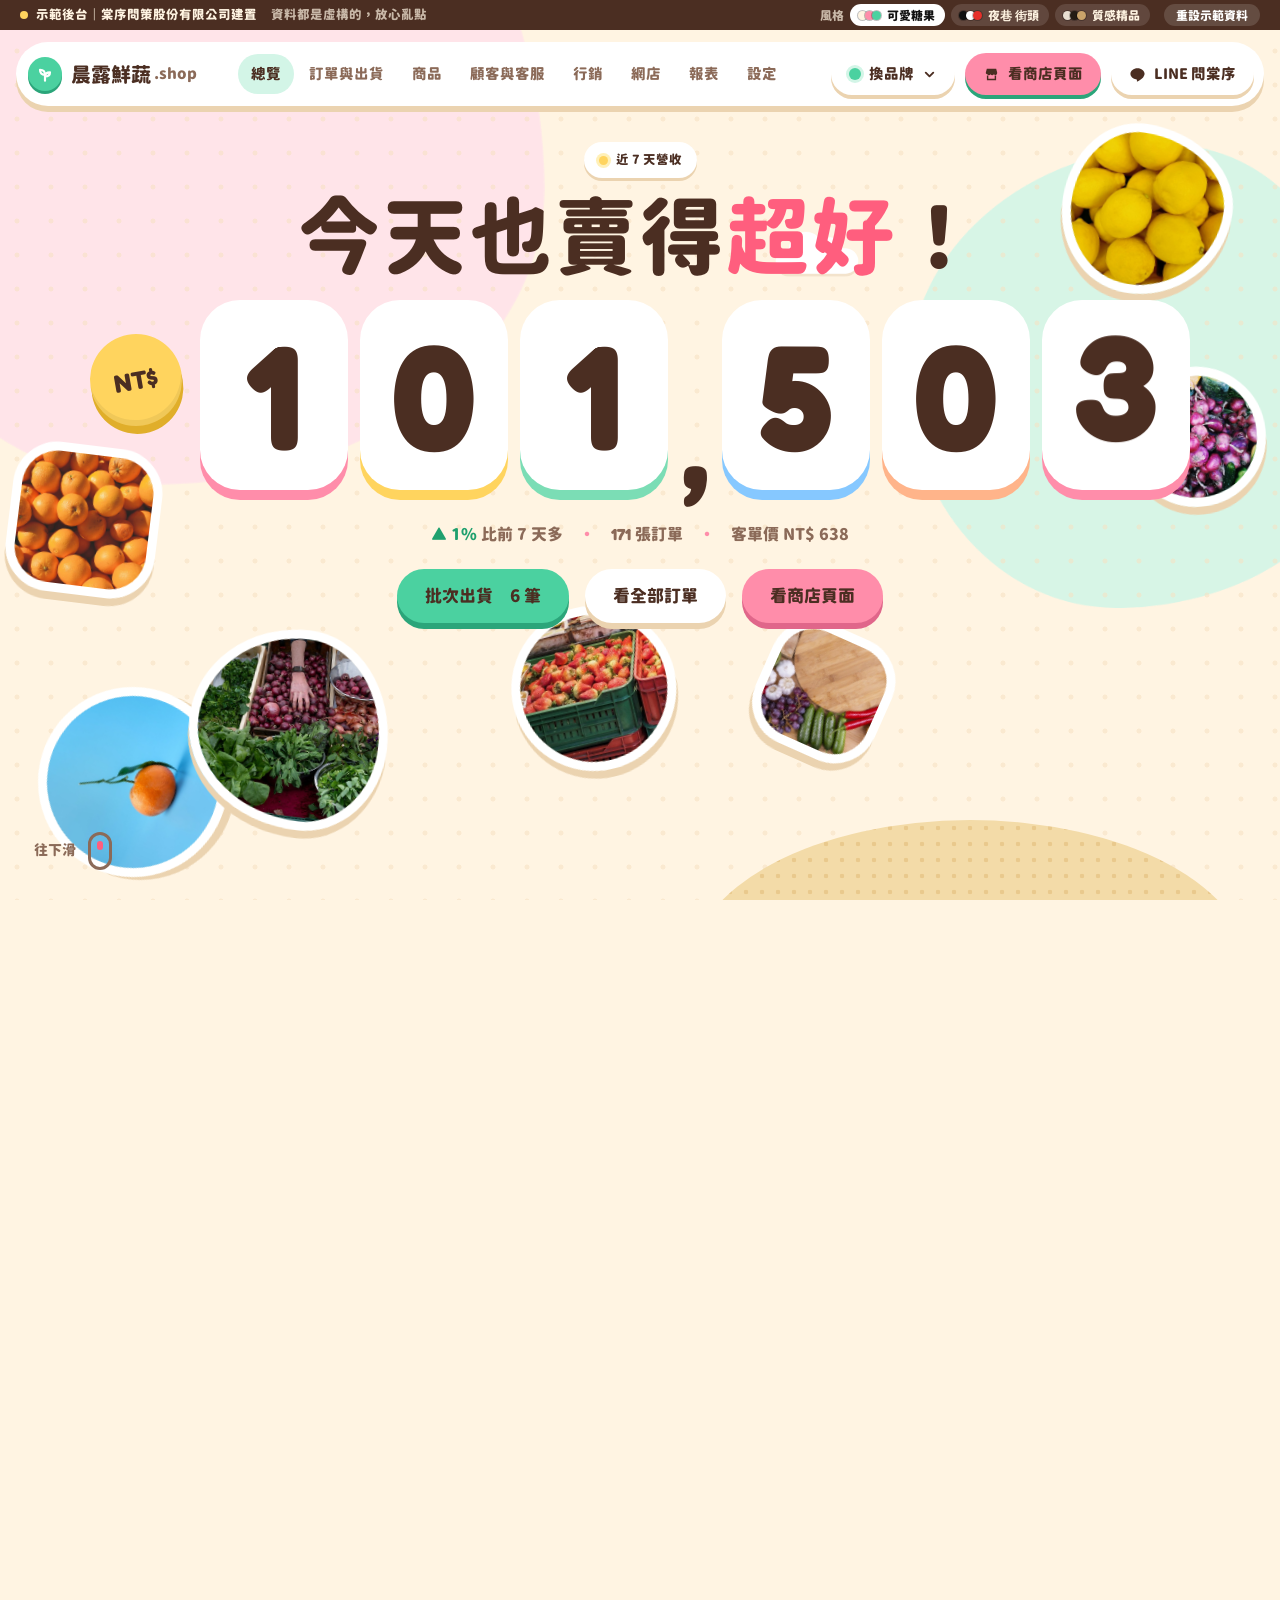
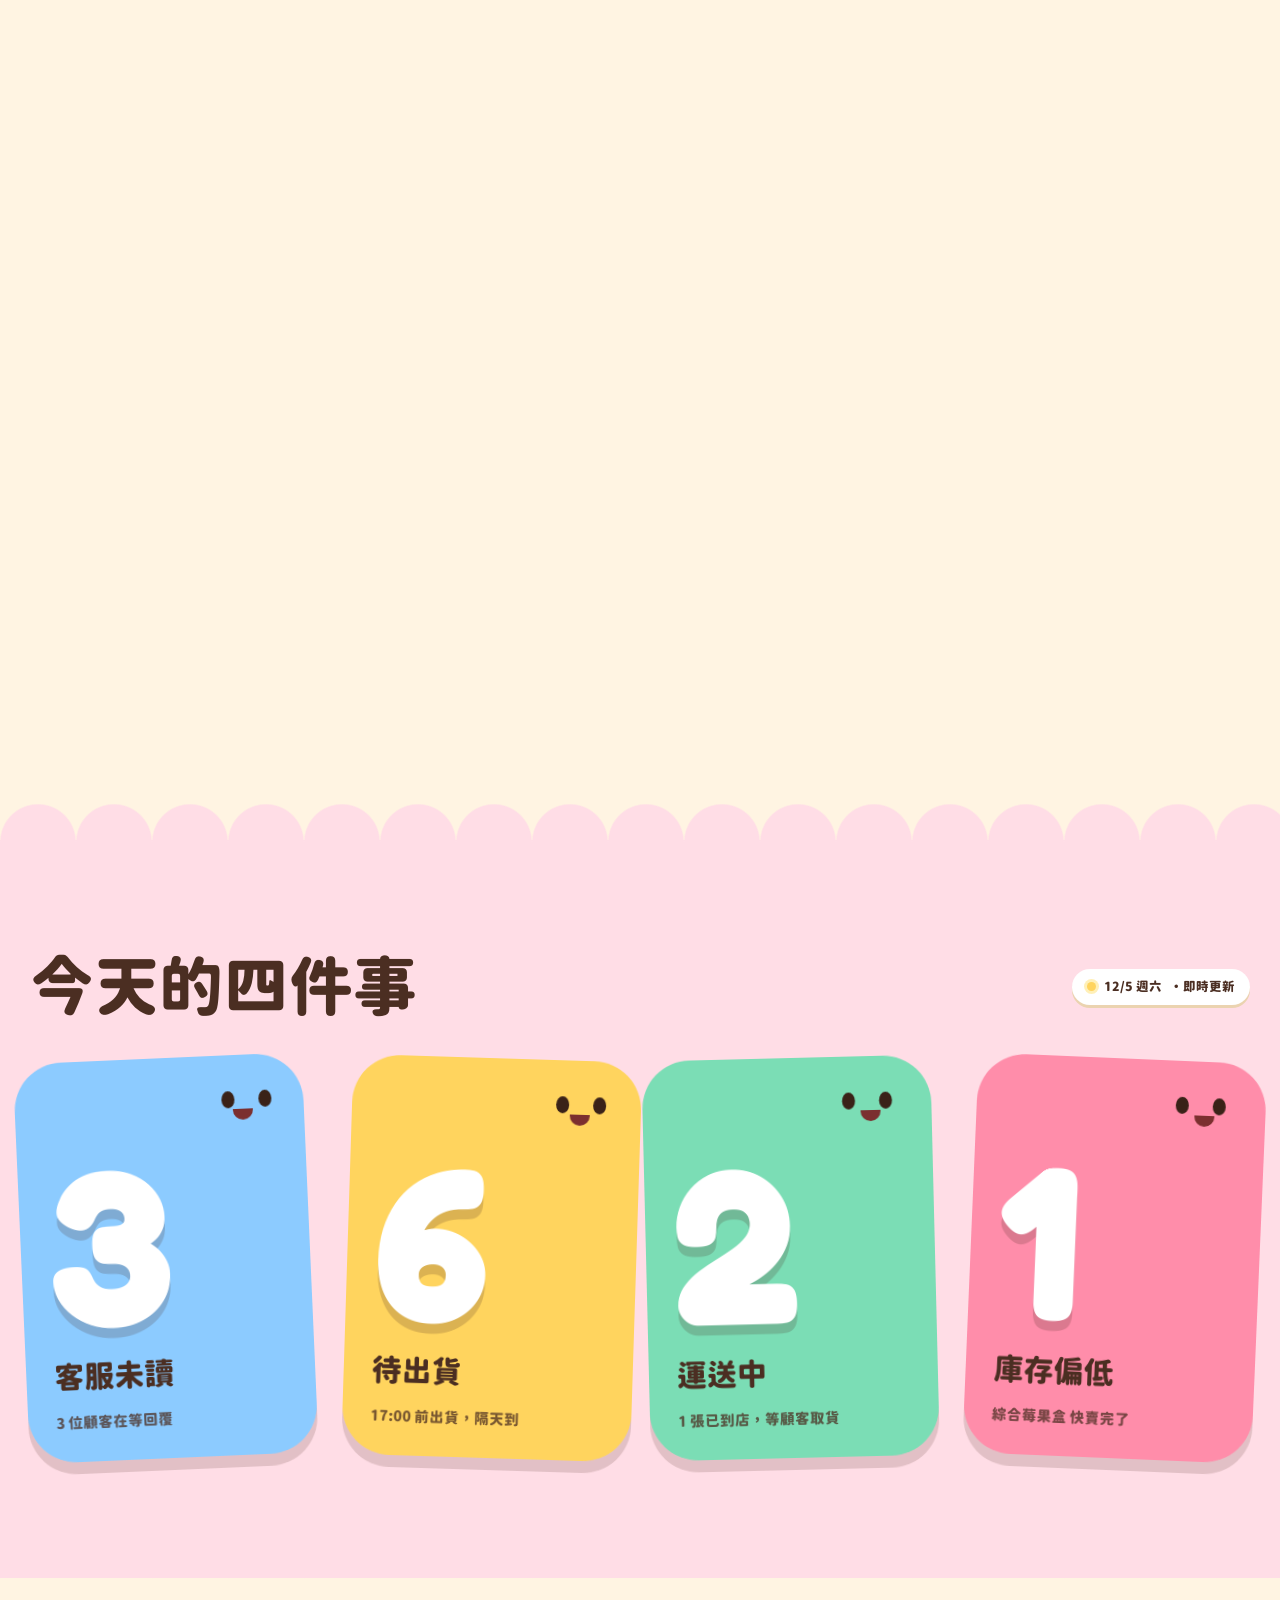
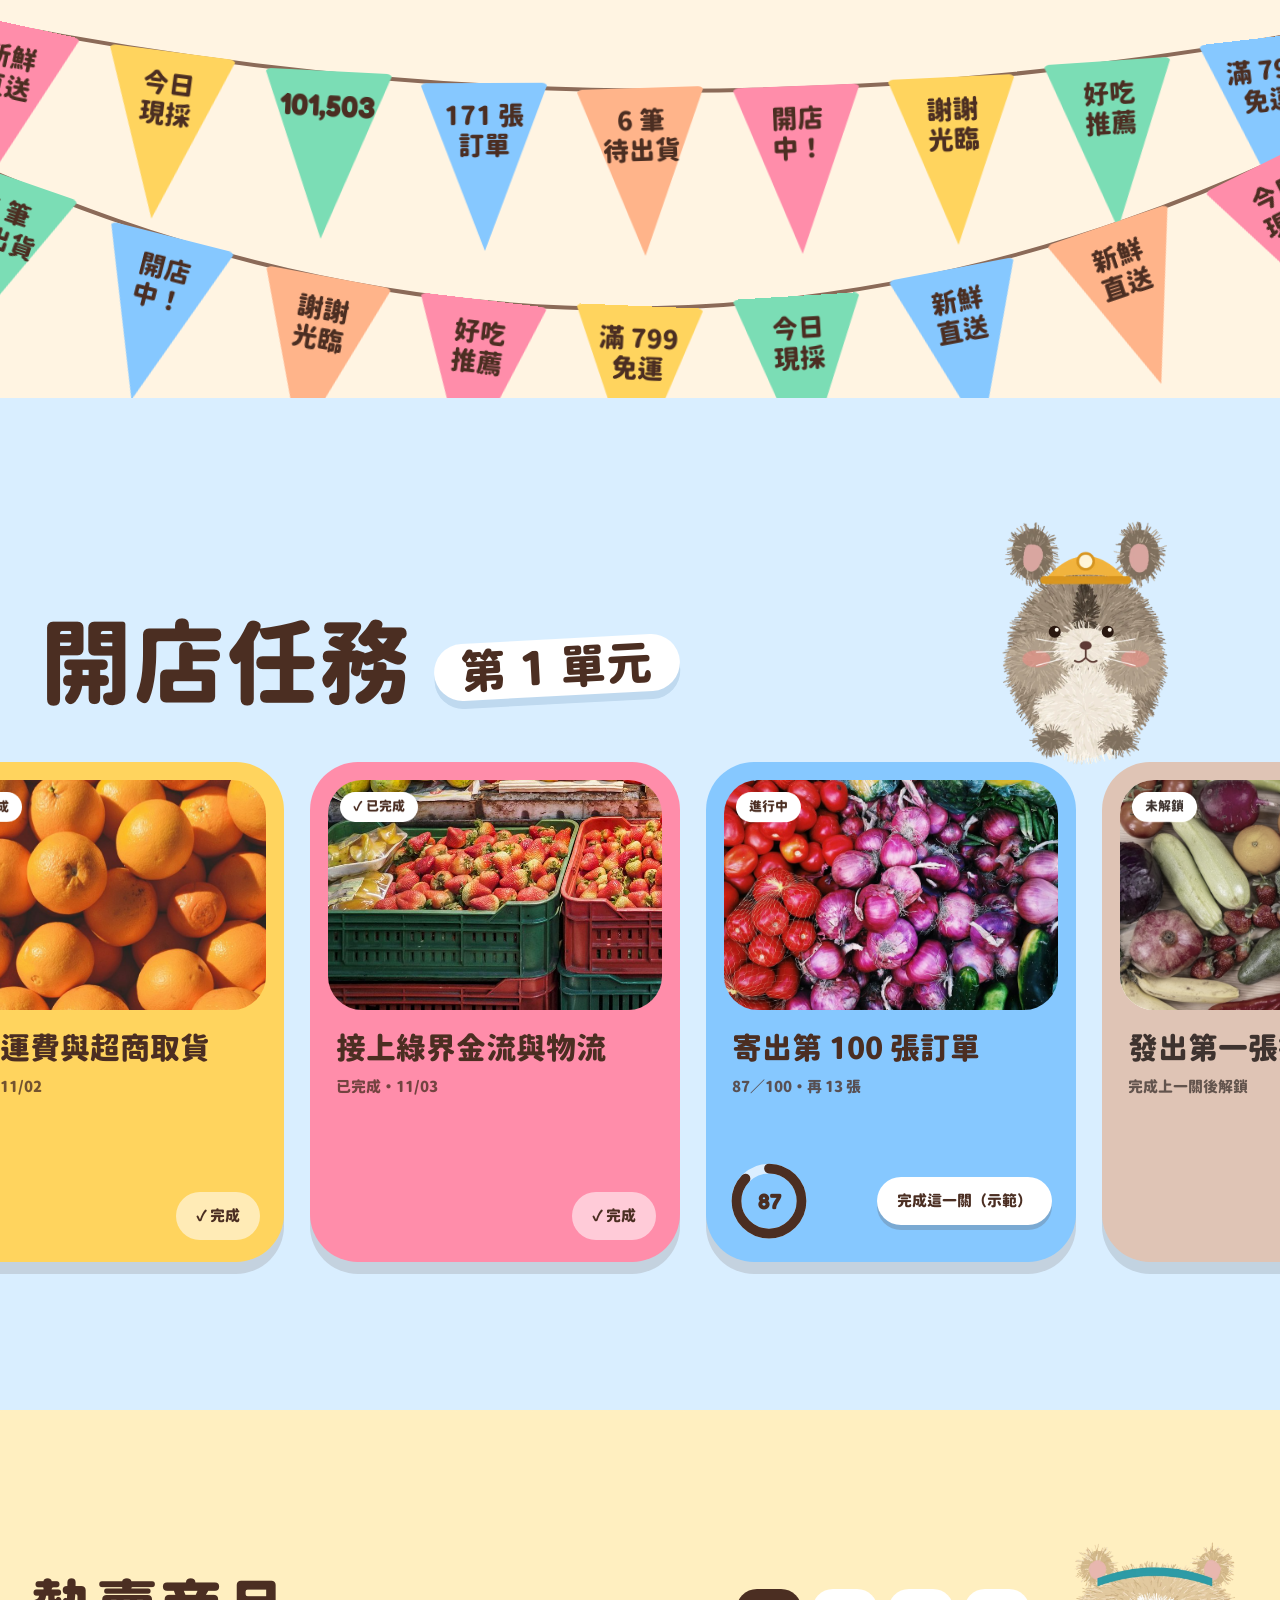
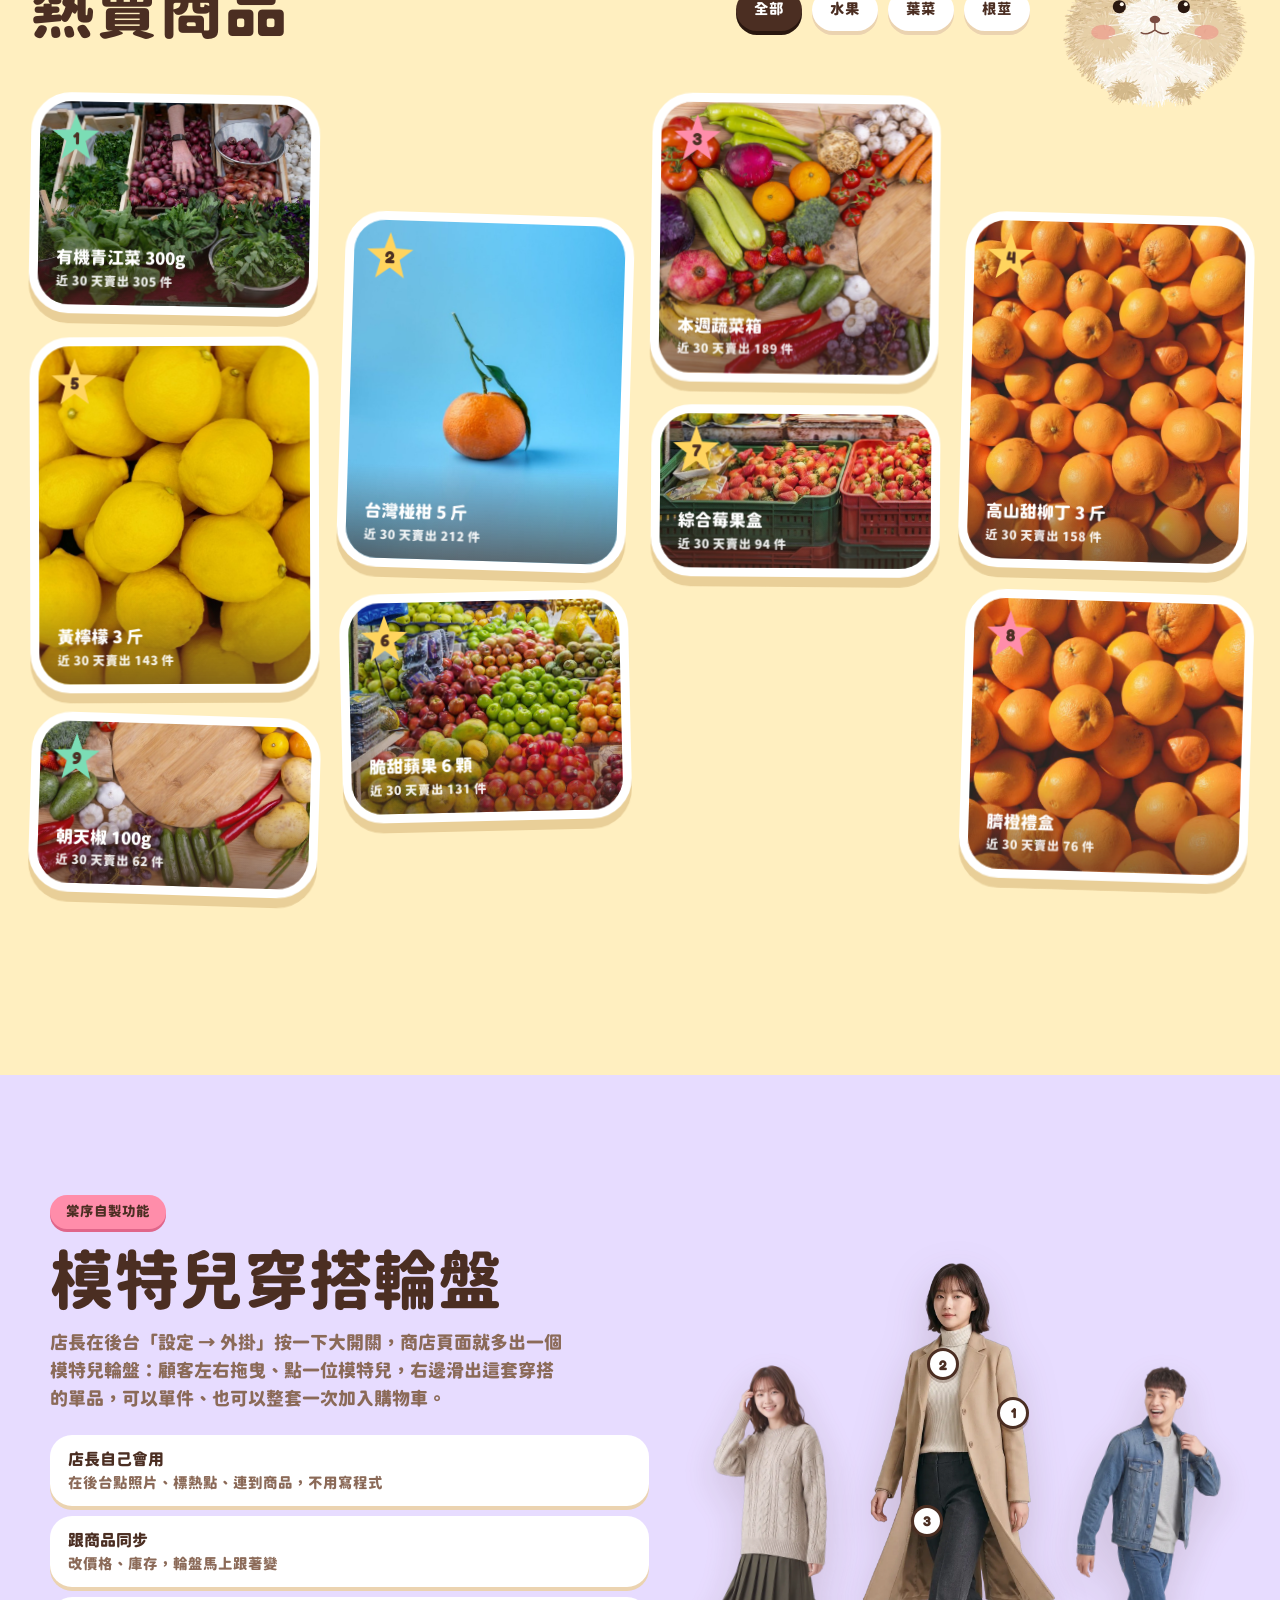
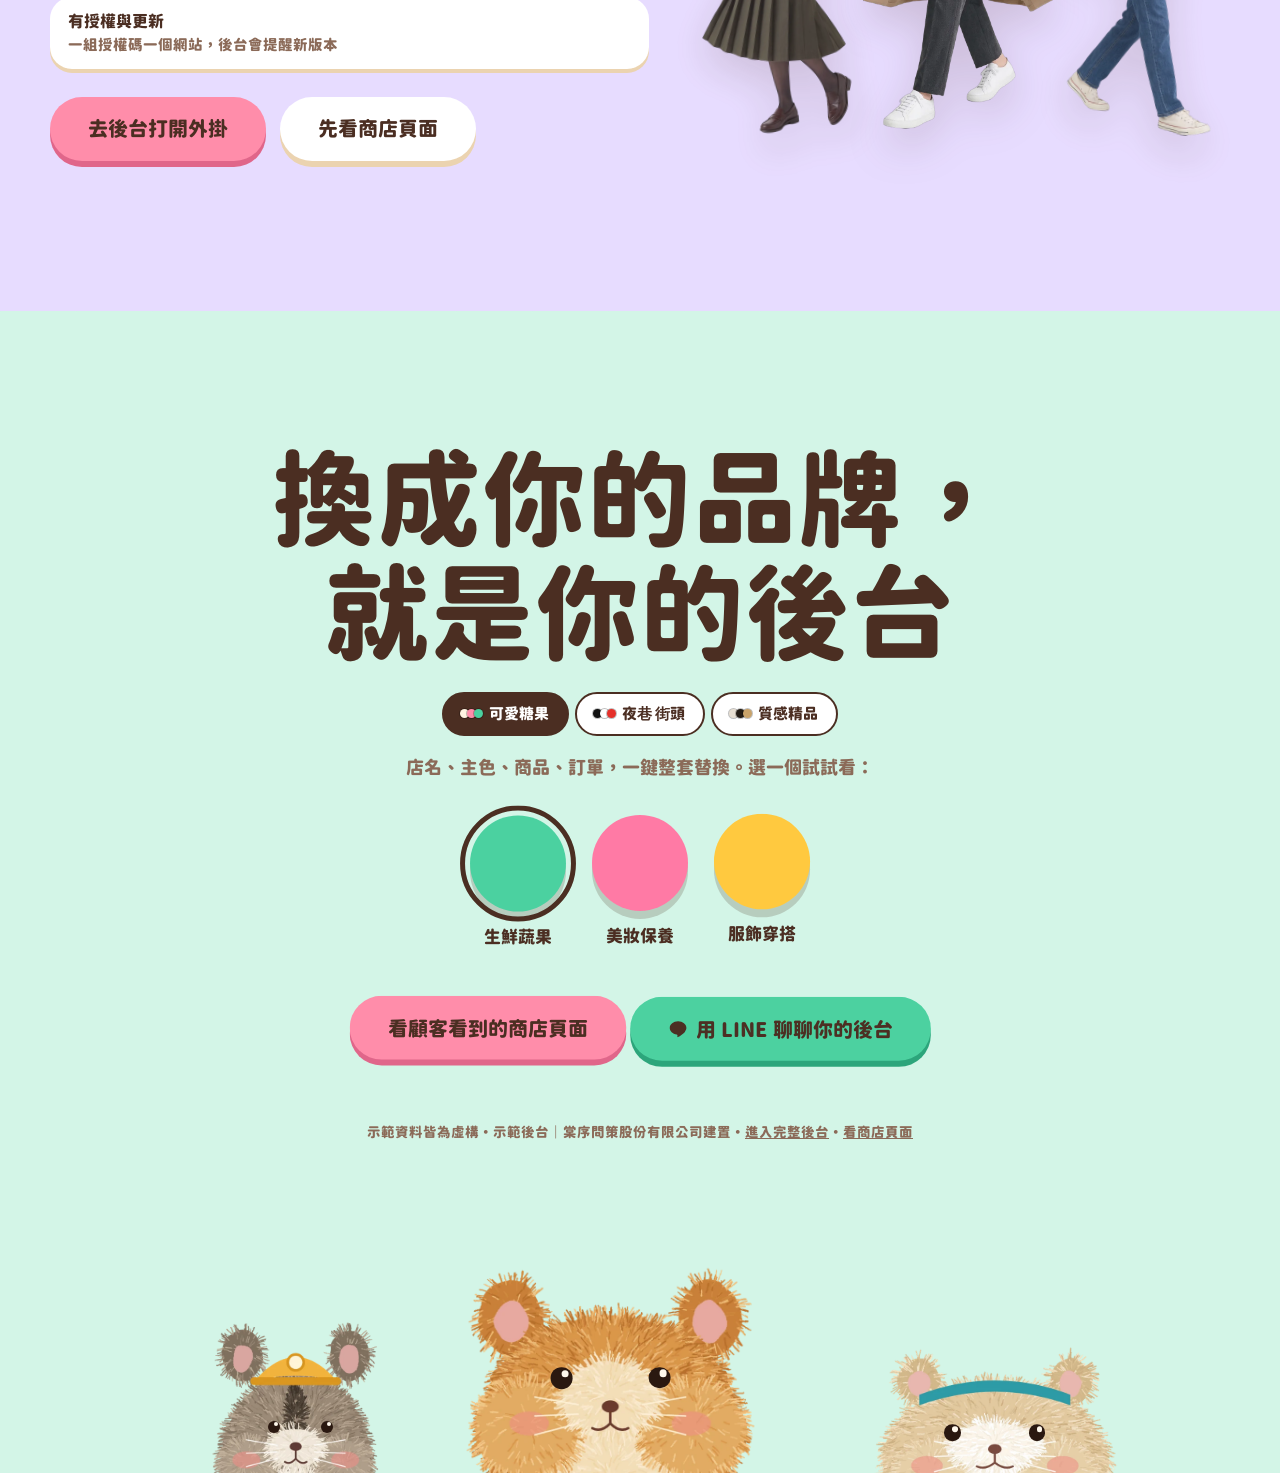
==== commit 542f6504: "feat(t03): 模特兒照全部改成棚拍人物去背（首屏、品牌故事、後台精品首頁、穿搭輪盤），拿掉相框與半透明灰底，輪盤改縮小＋降亮度、熱點重新對準 v=20261110-k1" ====
--- a/index.html
+++ b/index.html
@@ -1,7 +1,7 @@
 <!doctype html>
 <html lang="zh-Hant"><head><meta charset="utf-8"><meta name="viewport" content="width=device-width,initial-scale=1">
 <title>示範後台｜棠序問策股份有限公司建置</title>
-<link rel="stylesheet" href="css/base.css?v=20261110-j1"><link rel="stylesheet" href="css/home.css?v=20261110-j1"><link rel="stylesheet" href="css/chrome.css?v=20261110-j1"><script src="js/theme.js?v=20261110-j1"></script></head>
+<link rel="stylesheet" href="css/base.css?v=20261110-k1"><link rel="stylesheet" href="css/home.css?v=20261110-k1"><link rel="stylesheet" href="css/chrome.css?v=20261110-k1"><script src="js/theme.js?v=20261110-k1"></script></head>
 <body class="home" data-section="home">
 <div id="cursor"><div class="b"></div></div>
 <canvas id="confetti"></canvas>
@@ -97,6 +97,6 @@
 </section>
 
 <script src="vendor/gsap.min.js"></script><script src="vendor/ScrollTrigger.min.js"></script><script src="vendor/lenis.min.js"></script>
-<script src="config.js?v=20261110-j1"></script><script src="data/data.js?v=20261110-j1"></script><script src="data/alley.js?v=20261110-j1"></script><script src="data/atelier.js?v=20261110-j1"></script><script src="js/store.js?v=20261110-j1"></script><script src="js/art.js?v=20261110-j1"></script><script src="js/common.js?v=20261110-j1"></script><script src="js/chrome.js?v=20261110-j1"></script><script src="js/track.js?v=20261110-j1"></script><script src="js/home.js?v=20261110-j1"></script>
+<script src="config.js?v=20261110-k1"></script><script src="data/data.js?v=20261110-k1"></script><script src="data/alley.js?v=20261110-k1"></script><script src="data/atelier.js?v=20261110-k1"></script><script src="js/store.js?v=20261110-k1"></script><script src="js/art.js?v=20261110-k1"></script><script src="js/common.js?v=20261110-k1"></script><script src="js/chrome.js?v=20261110-k1"></script><script src="js/track.js?v=20261110-k1"></script><script src="js/home.js?v=20261110-k1"></script>
 <script>(function(){['ctaLook','ctaLookAdmin'].forEach(function(id){var b=document.getElementById(id);if(b)b.addEventListener('click',function(){try{TX.setShop('fashion')}catch(e){}},true)})})()</script>
 </body></html>
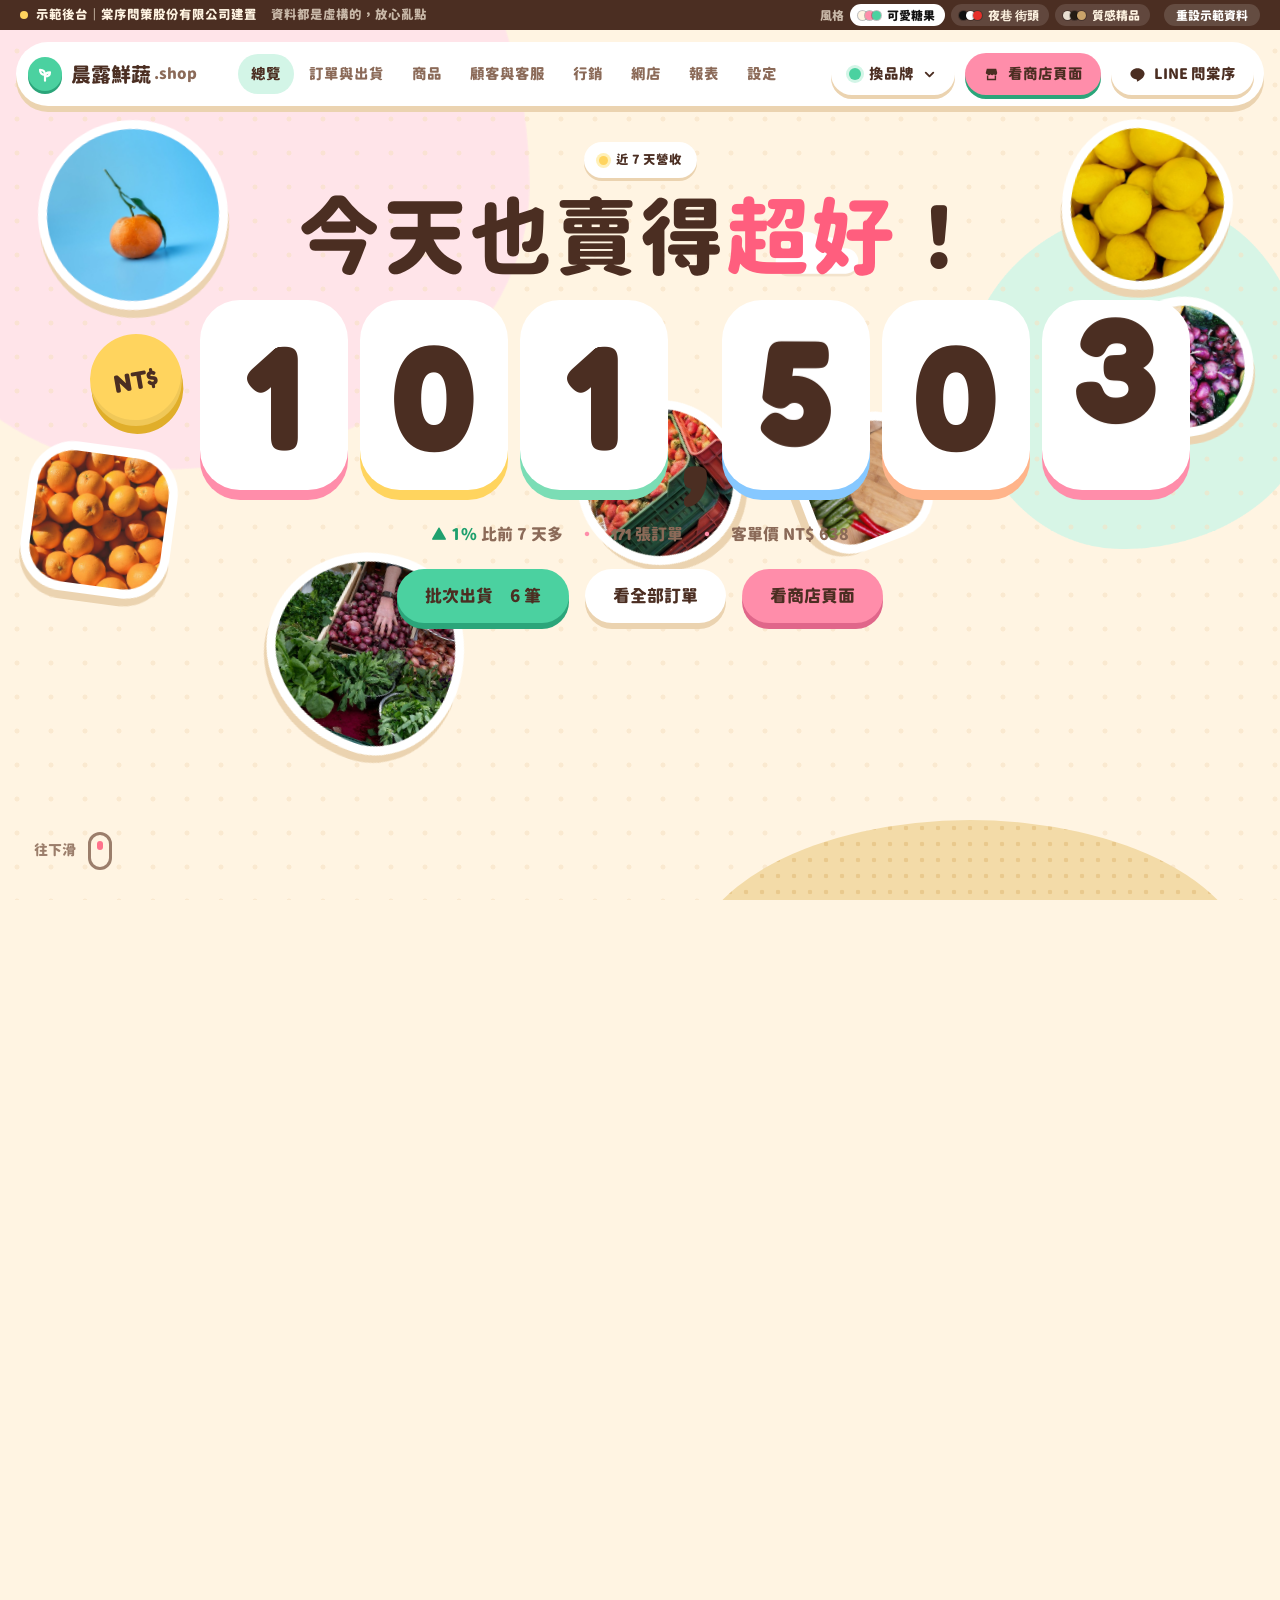
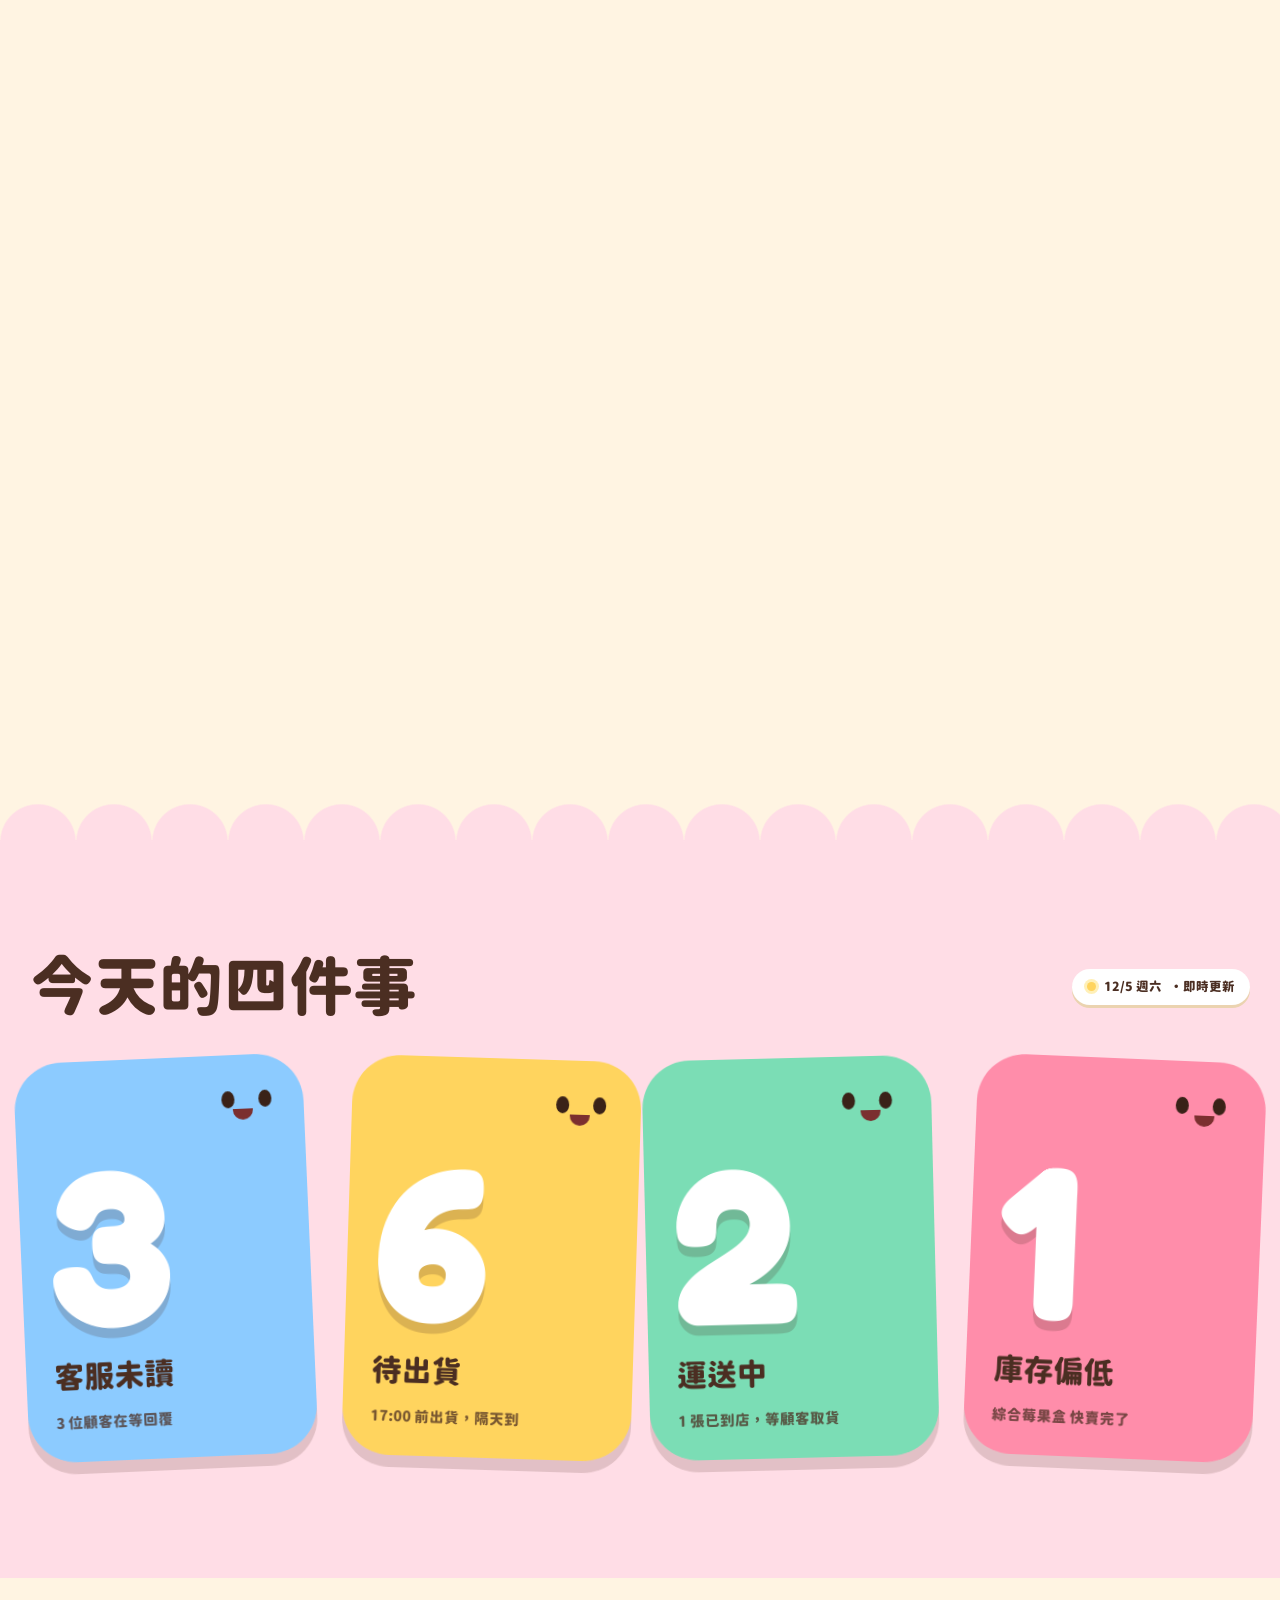
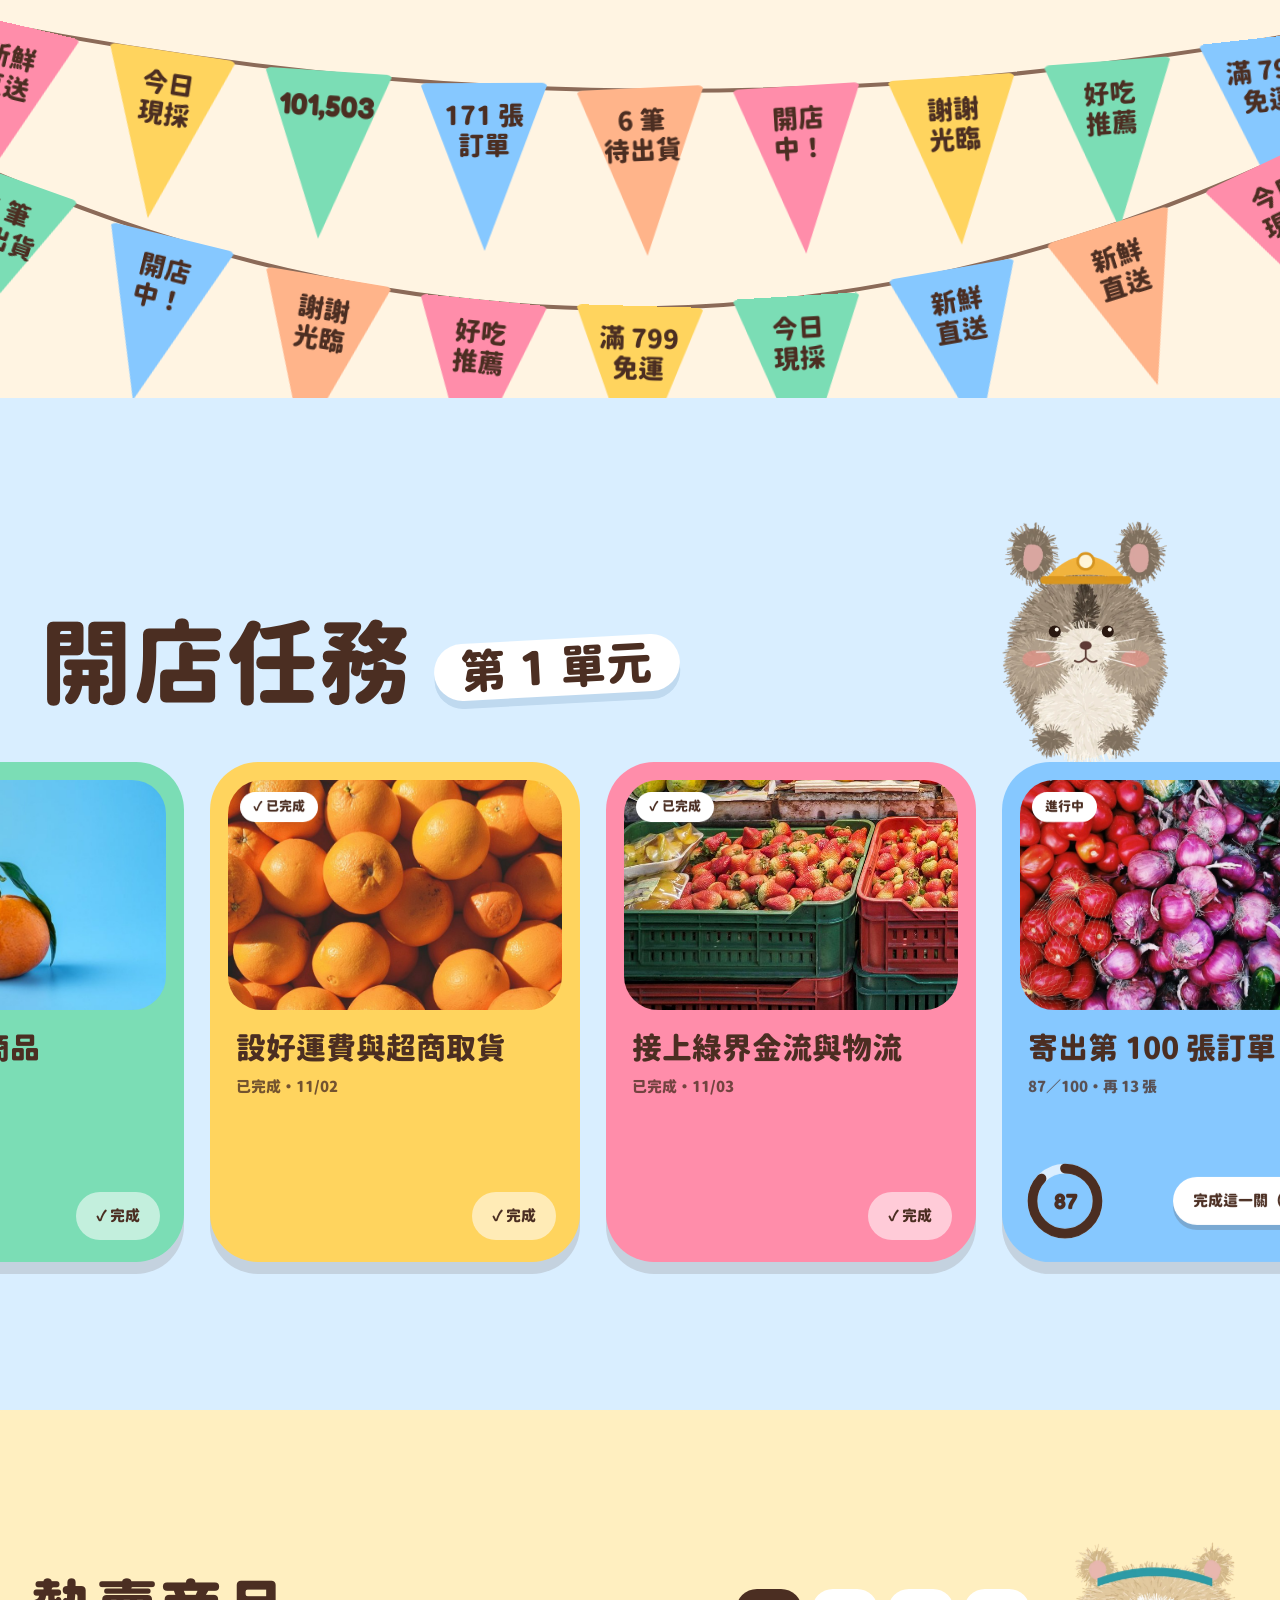
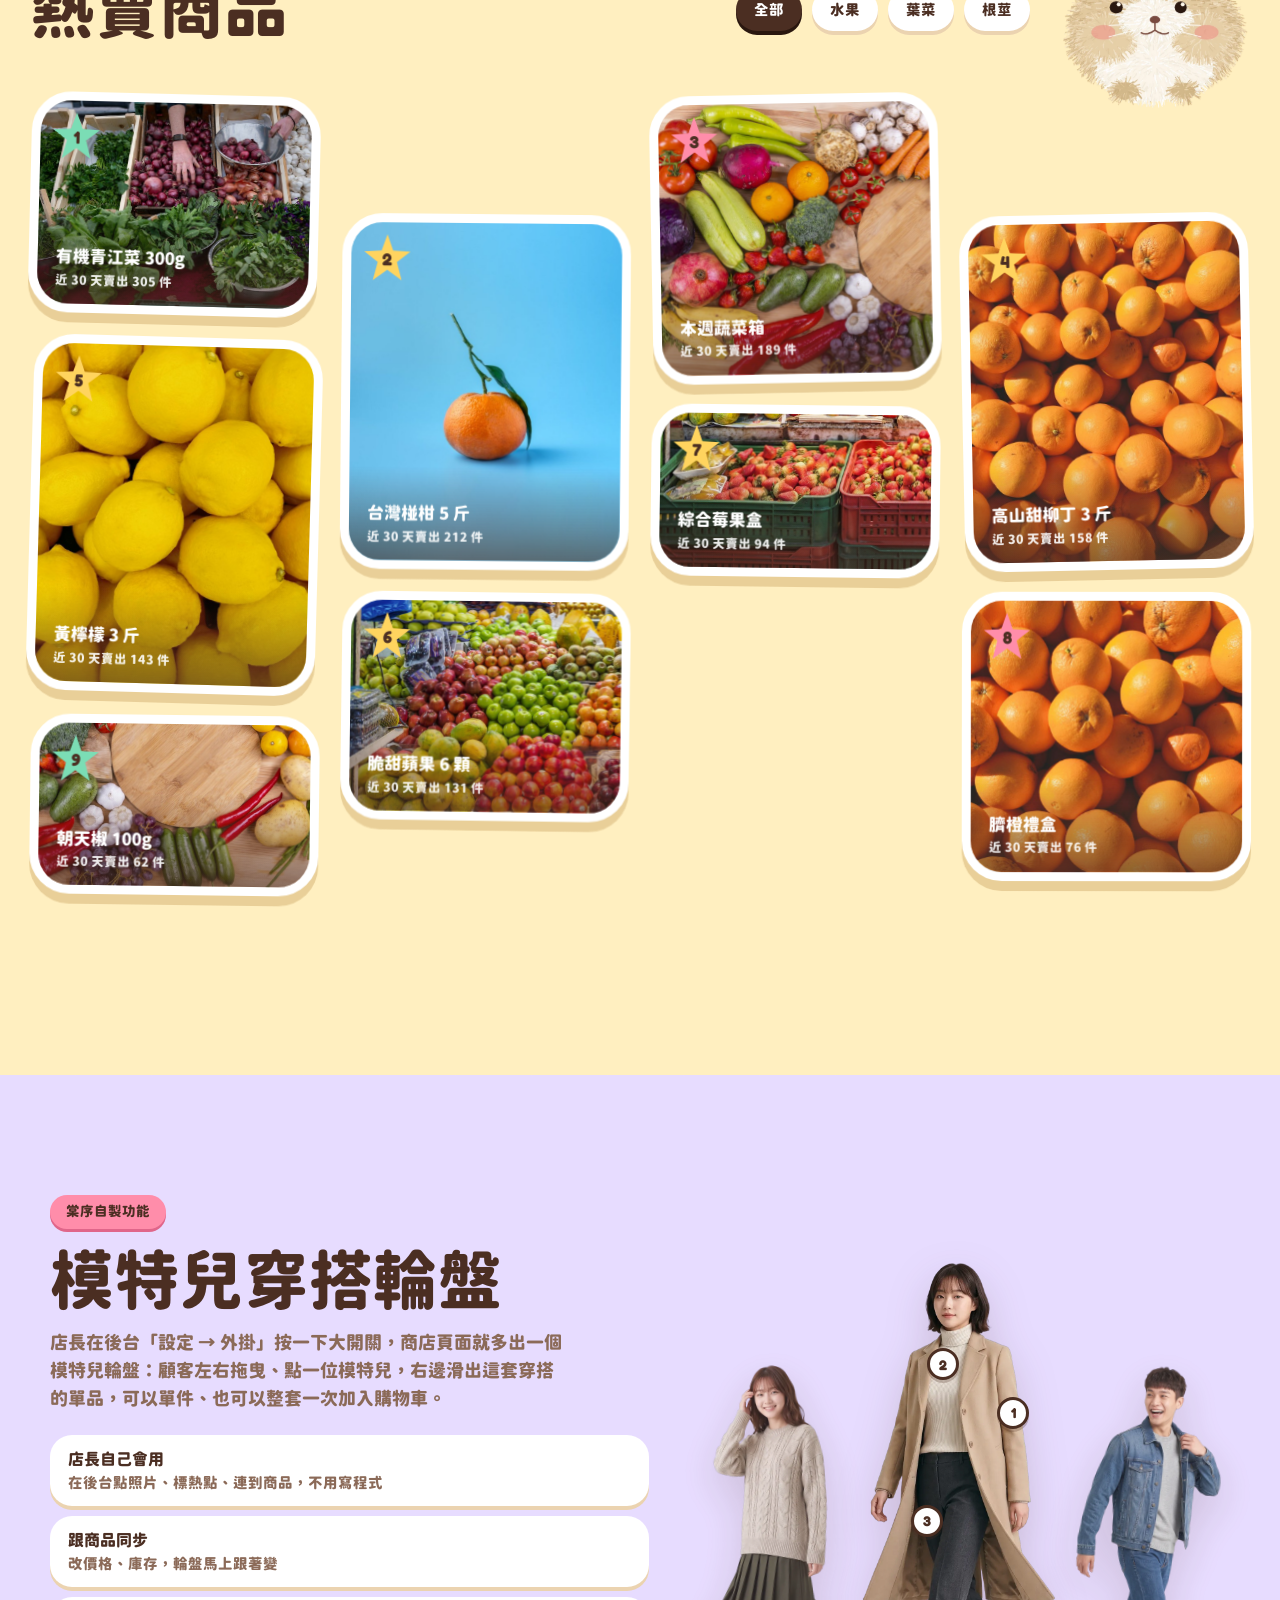
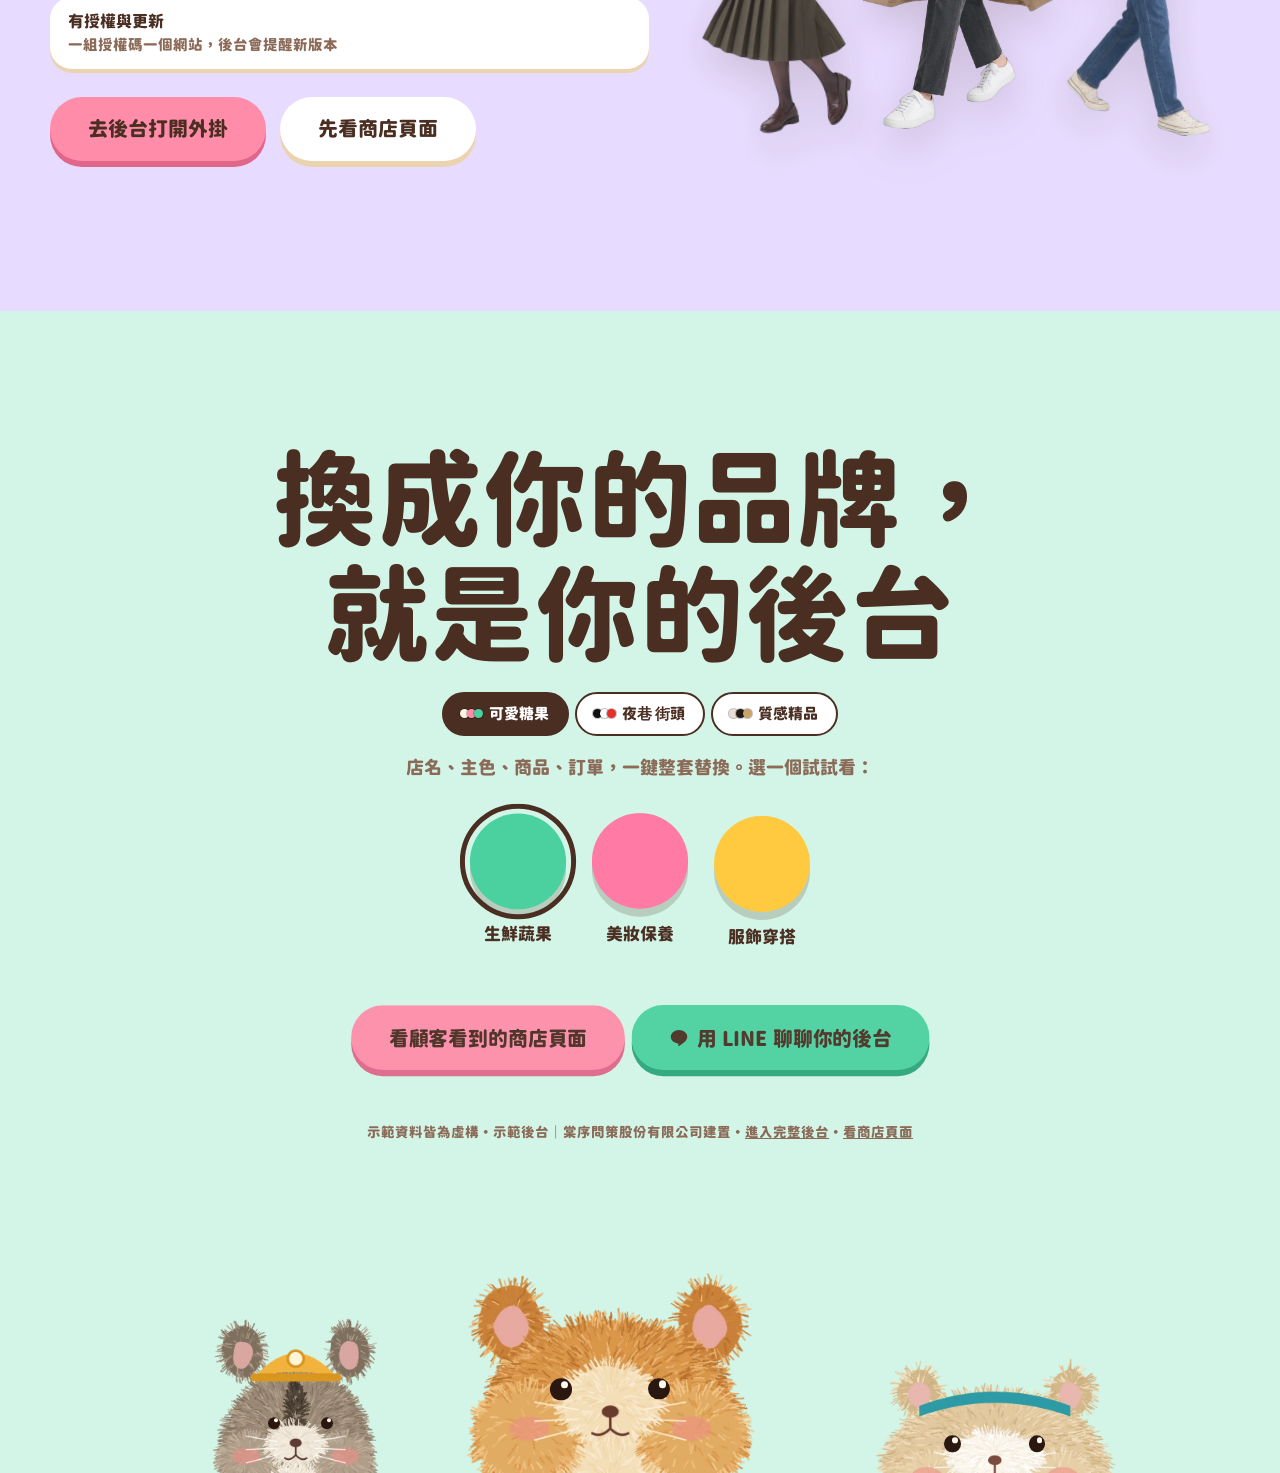
==== commit 4922a678: "feat(shop): 新增隱私權政策、服務條款、退換貨政策（三種風格長文排版＋目錄錨點），重做聯絡我們（LINE、示範表單），結帳加同意勾選 v=20261111-l1" ====
--- a/index.html
+++ b/index.html
@@ -1,7 +1,7 @@
 <!doctype html>
 <html lang="zh-Hant"><head><meta charset="utf-8"><meta name="viewport" content="width=device-width,initial-scale=1">
 <title>示範後台｜棠序問策股份有限公司建置</title>
-<link rel="stylesheet" href="css/base.css?v=20261110-k1"><link rel="stylesheet" href="css/home.css?v=20261110-k1"><link rel="stylesheet" href="css/chrome.css?v=20261110-k1"><script src="js/theme.js?v=20261110-k1"></script></head>
+<link rel="stylesheet" href="css/base.css?v=20261111-l1"><link rel="stylesheet" href="css/home.css?v=20261111-l1"><link rel="stylesheet" href="css/chrome.css?v=20261111-l1"><script src="js/theme.js?v=20261111-l1"></script></head>
 <body class="home" data-section="home">
 <div id="cursor"><div class="b"></div></div>
 <canvas id="confetti"></canvas>
@@ -97,6 +97,7 @@
 </section>
 
 <script src="vendor/gsap.min.js"></script><script src="vendor/ScrollTrigger.min.js"></script><script src="vendor/lenis.min.js"></script>
-<script src="config.js?v=20261110-k1"></script><script src="data/data.js?v=20261110-k1"></script><script src="data/alley.js?v=20261110-k1"></script><script src="data/atelier.js?v=20261110-k1"></script><script src="js/store.js?v=20261110-k1"></script><script src="js/art.js?v=20261110-k1"></script><script src="js/common.js?v=20261110-k1"></script><script src="js/chrome.js?v=20261110-k1"></script><script src="js/track.js?v=20261110-k1"></script><script src="js/home.js?v=20261110-k1"></script>
+<script src="config.js?v=20261111-l1"></script><script src="data/data.js?v=20261111-l1"></script><script src="data/alley.js?v=20261111-l1"></script>
+<script src="data/pages-legal.js?v=20261111-l1"></script><script src="data/atelier.js?v=20261111-l1"></script><script src="js/store.js?v=20261111-l1"></script><script src="js/art.js?v=20261111-l1"></script><script src="js/common.js?v=20261111-l1"></script><script src="js/chrome.js?v=20261111-l1"></script><script src="js/track.js?v=20261111-l1"></script><script src="js/home.js?v=20261111-l1"></script>
 <script>(function(){['ctaLook','ctaLookAdmin'].forEach(function(id){var b=document.getElementById(id);if(b)b.addEventListener('click',function(){try{TX.setShop('fashion')}catch(e){}},true)})})()</script>
 </body></html>
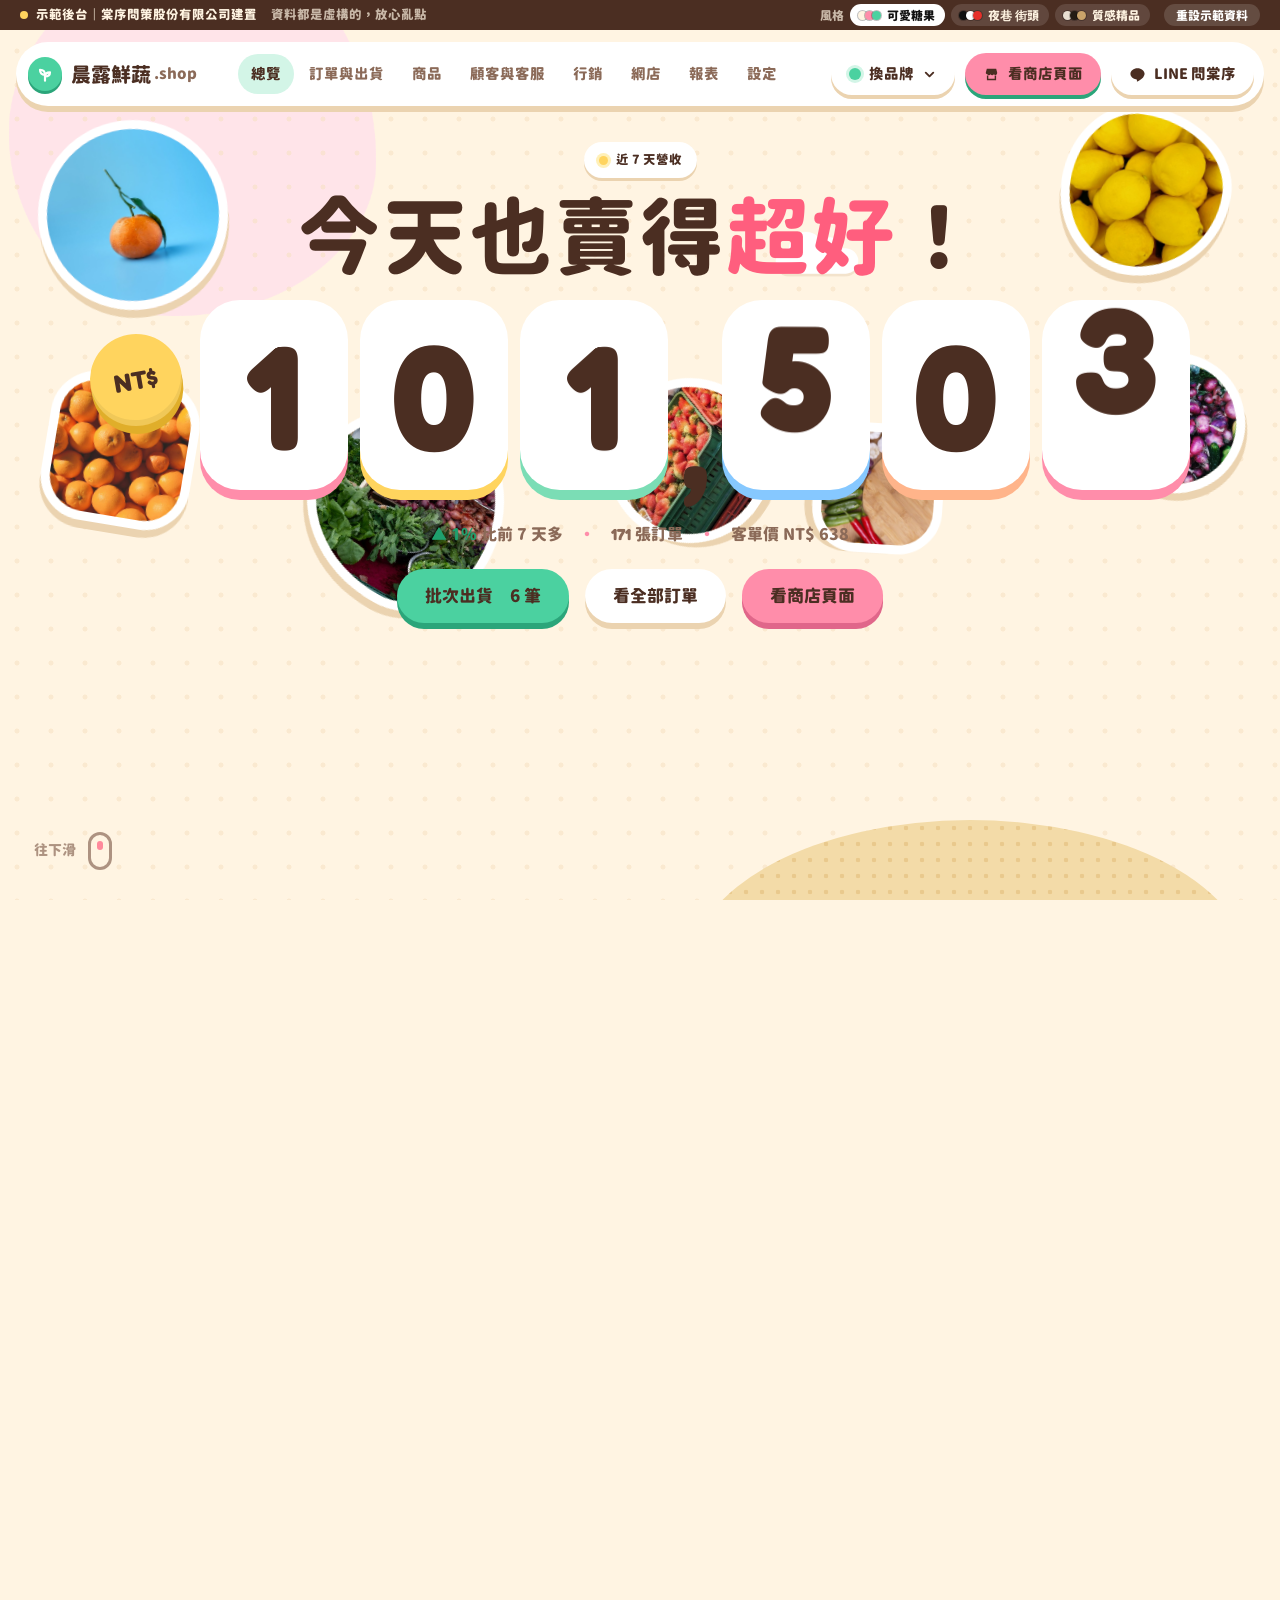
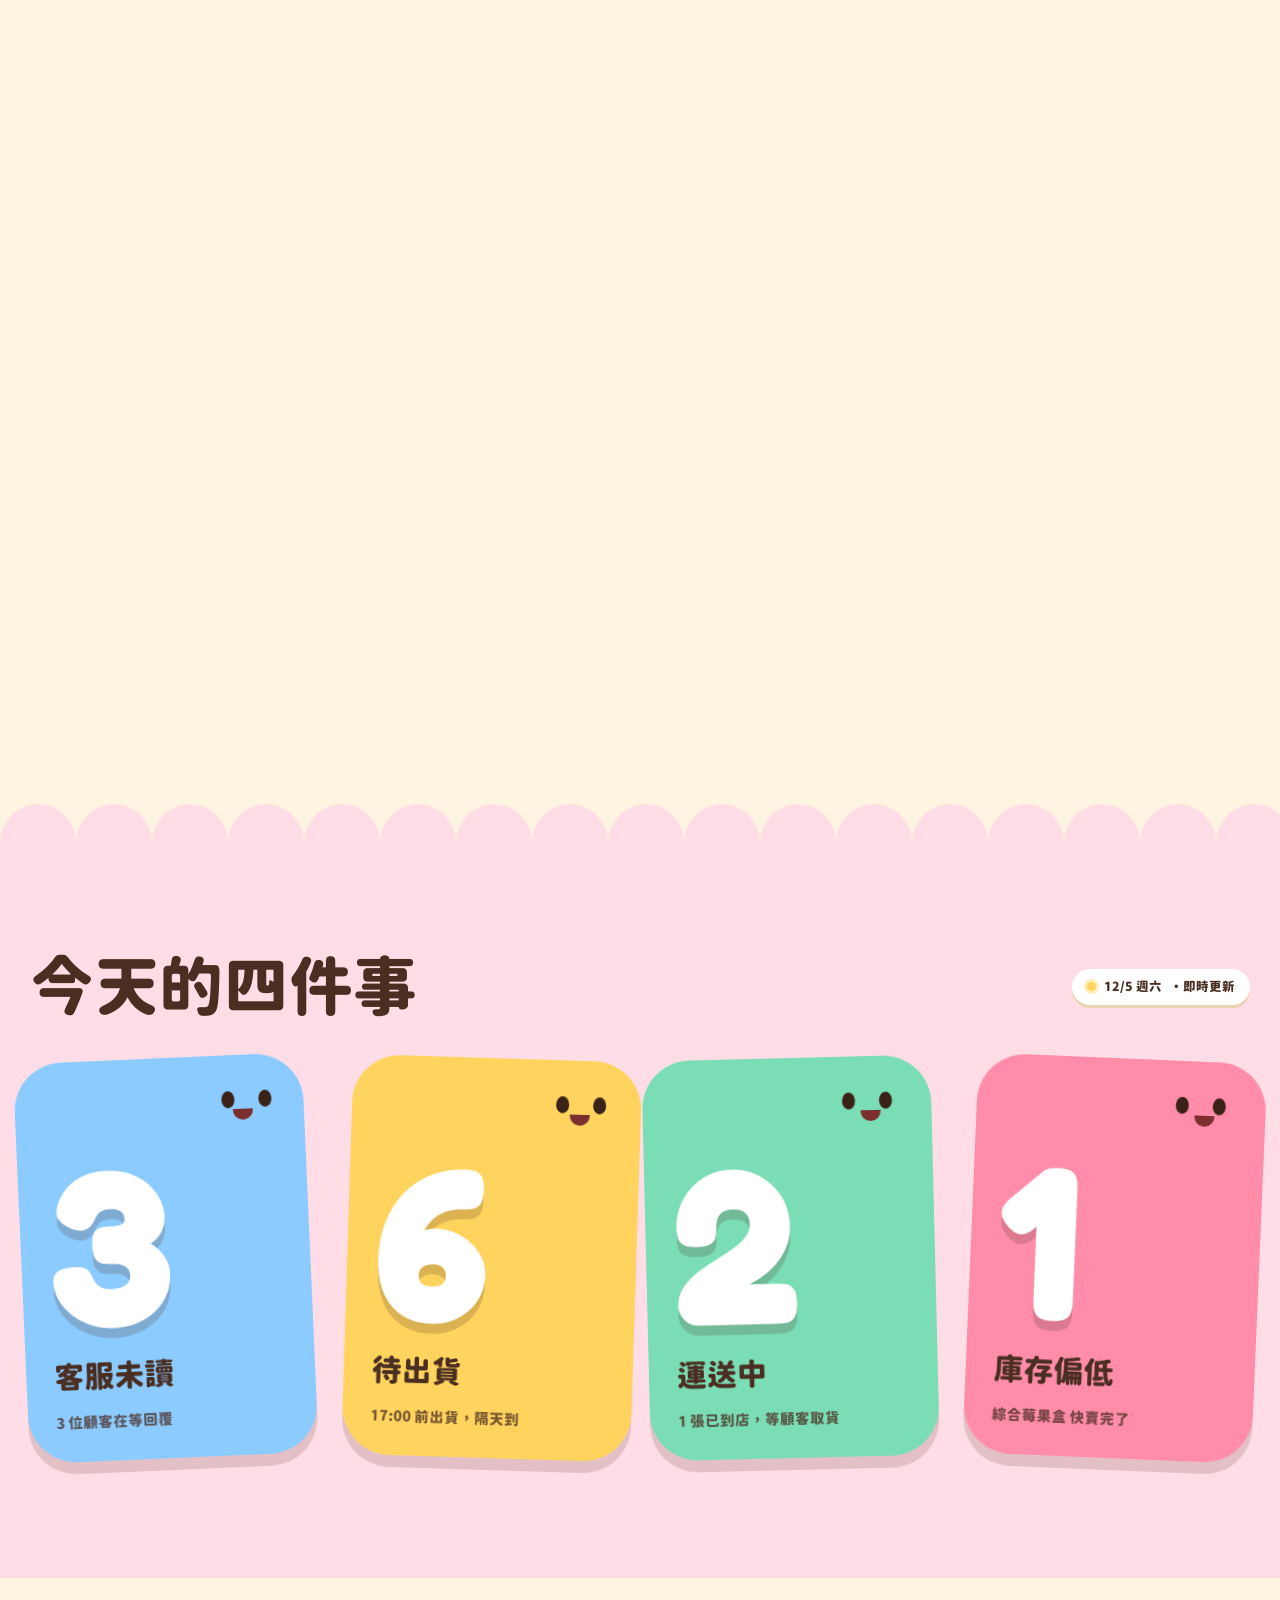
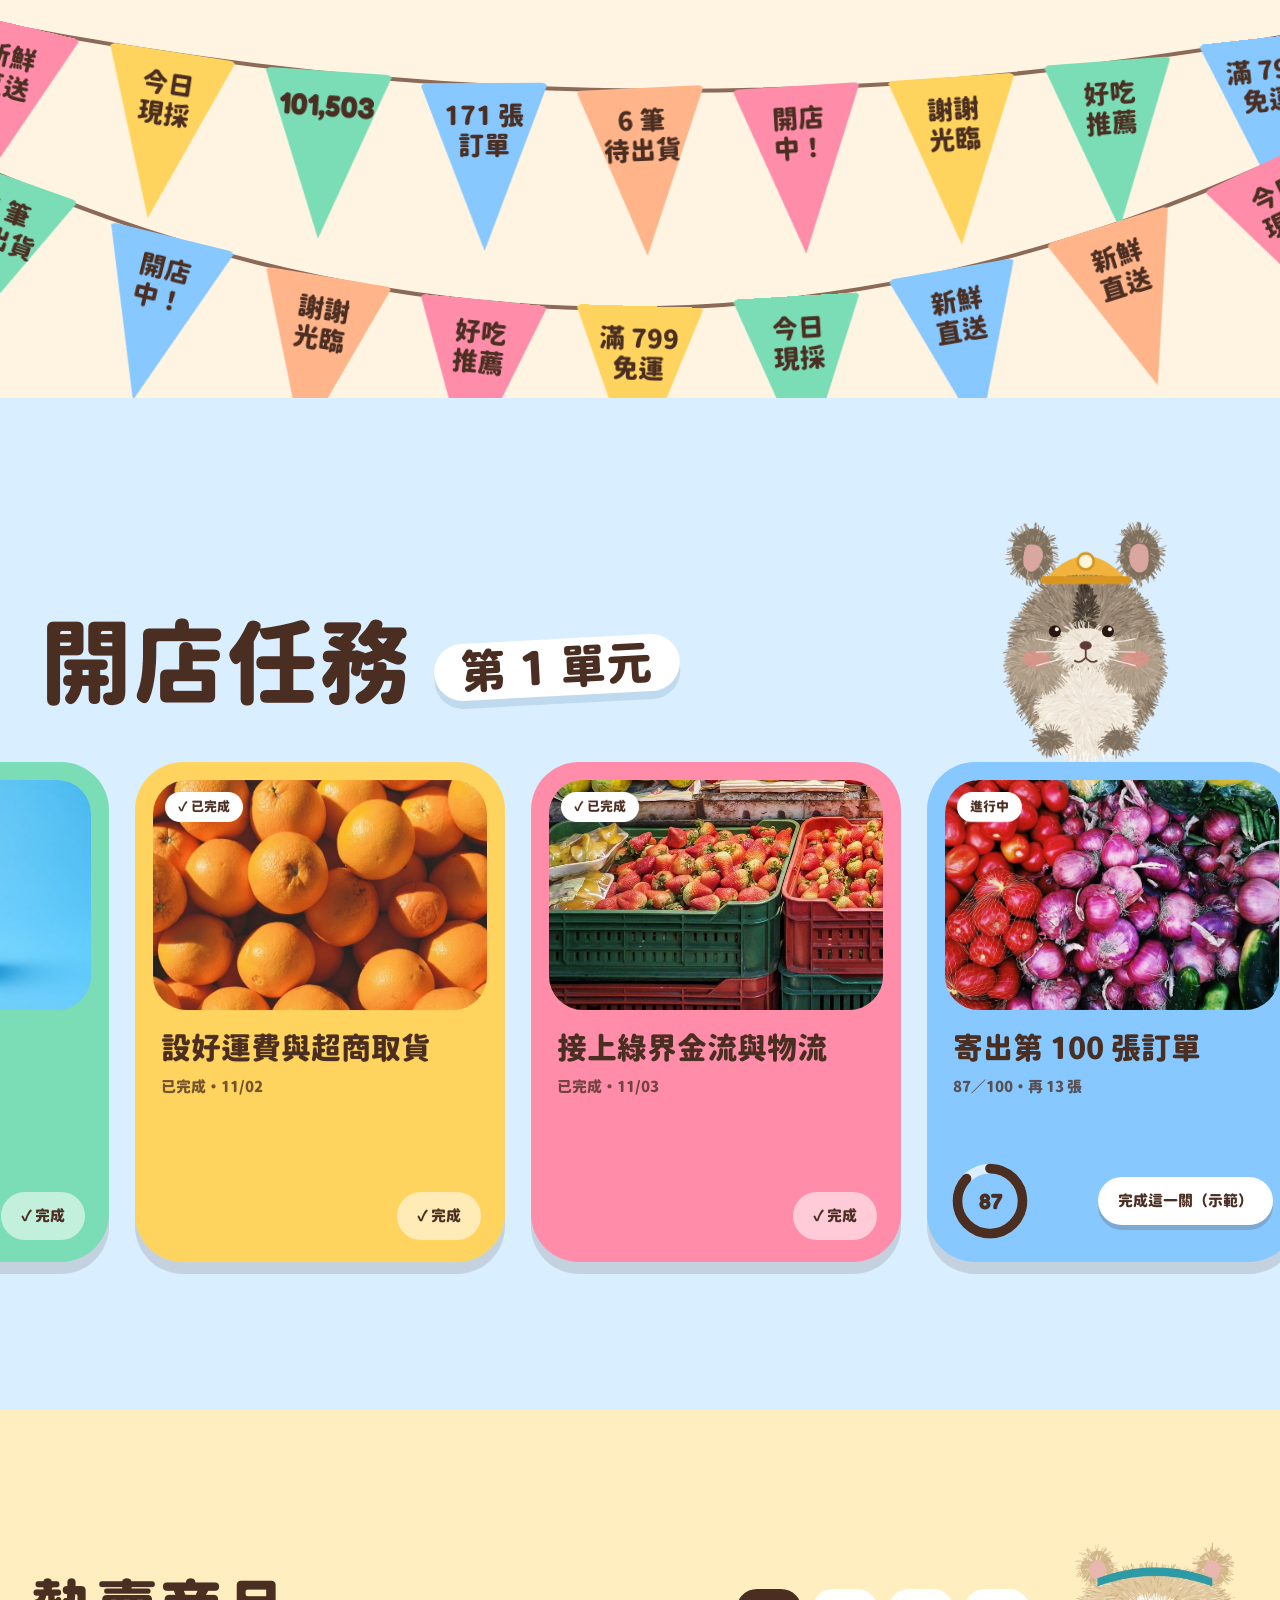
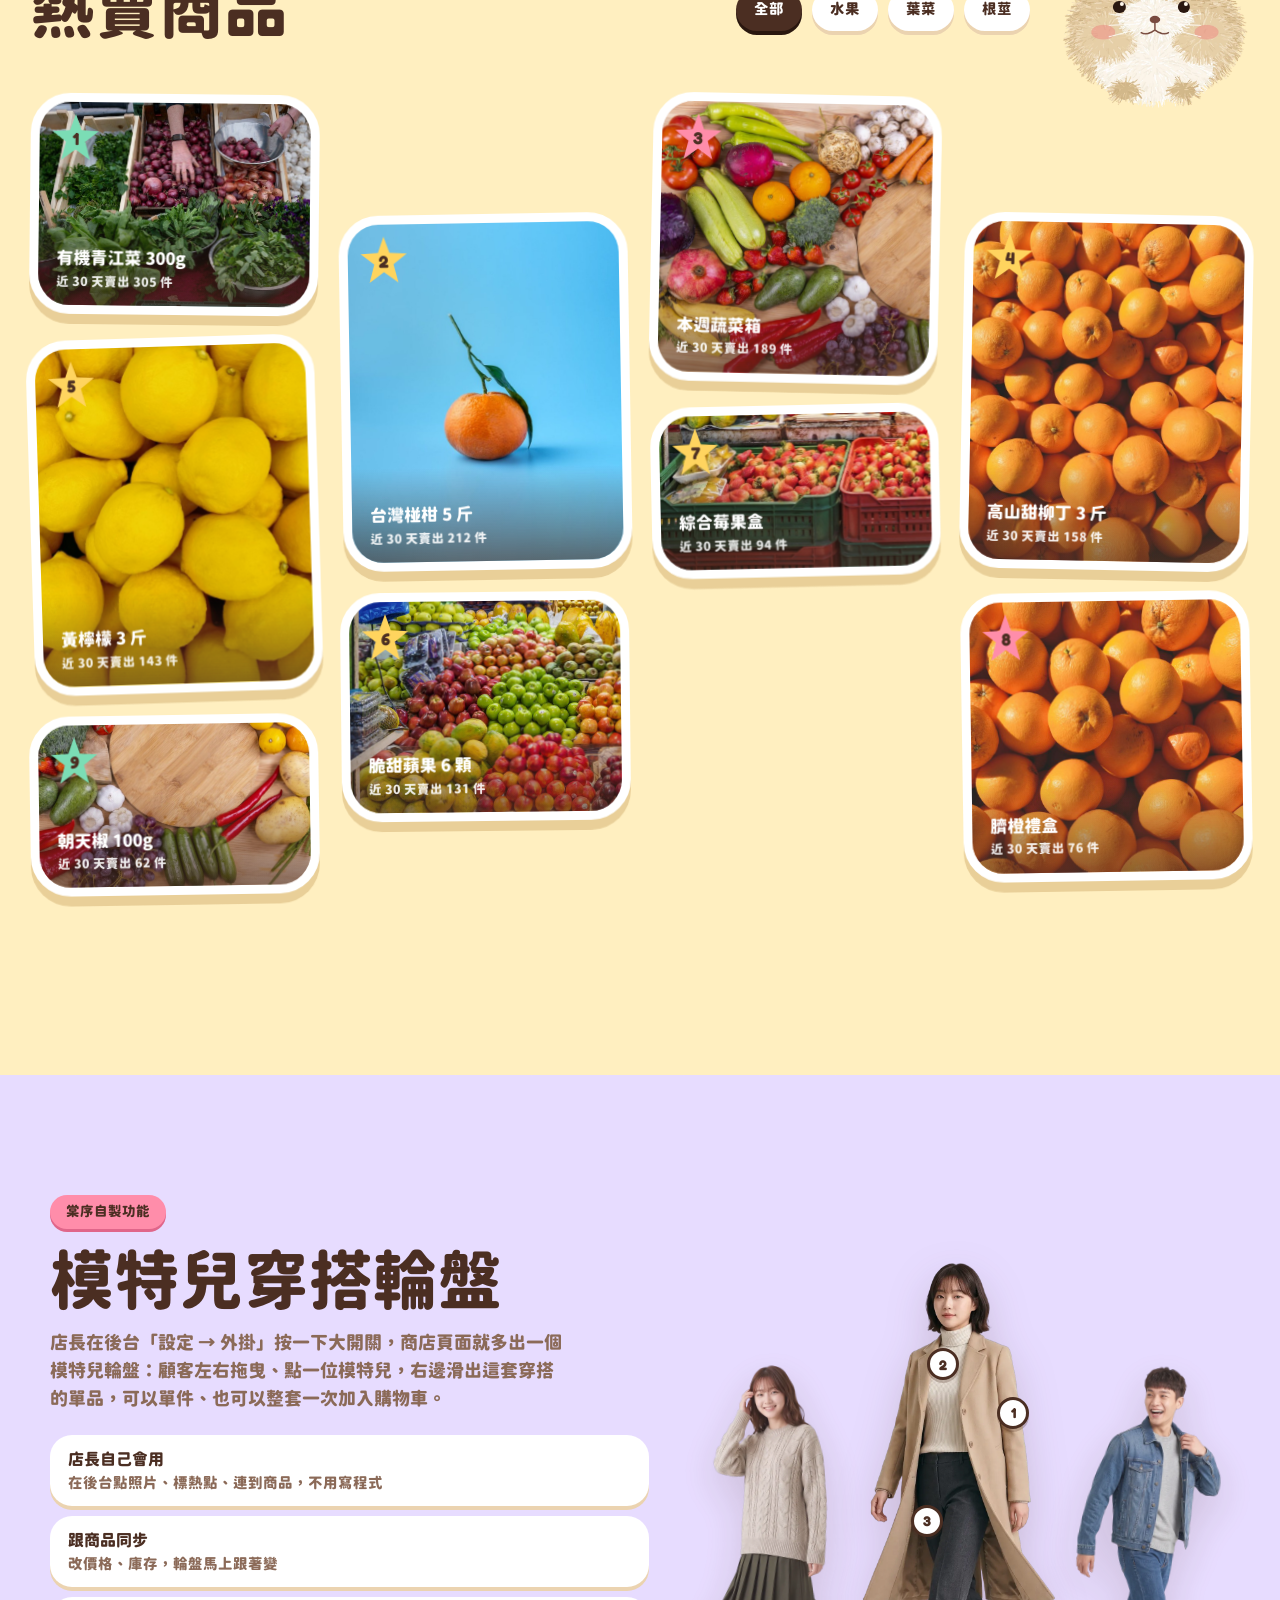
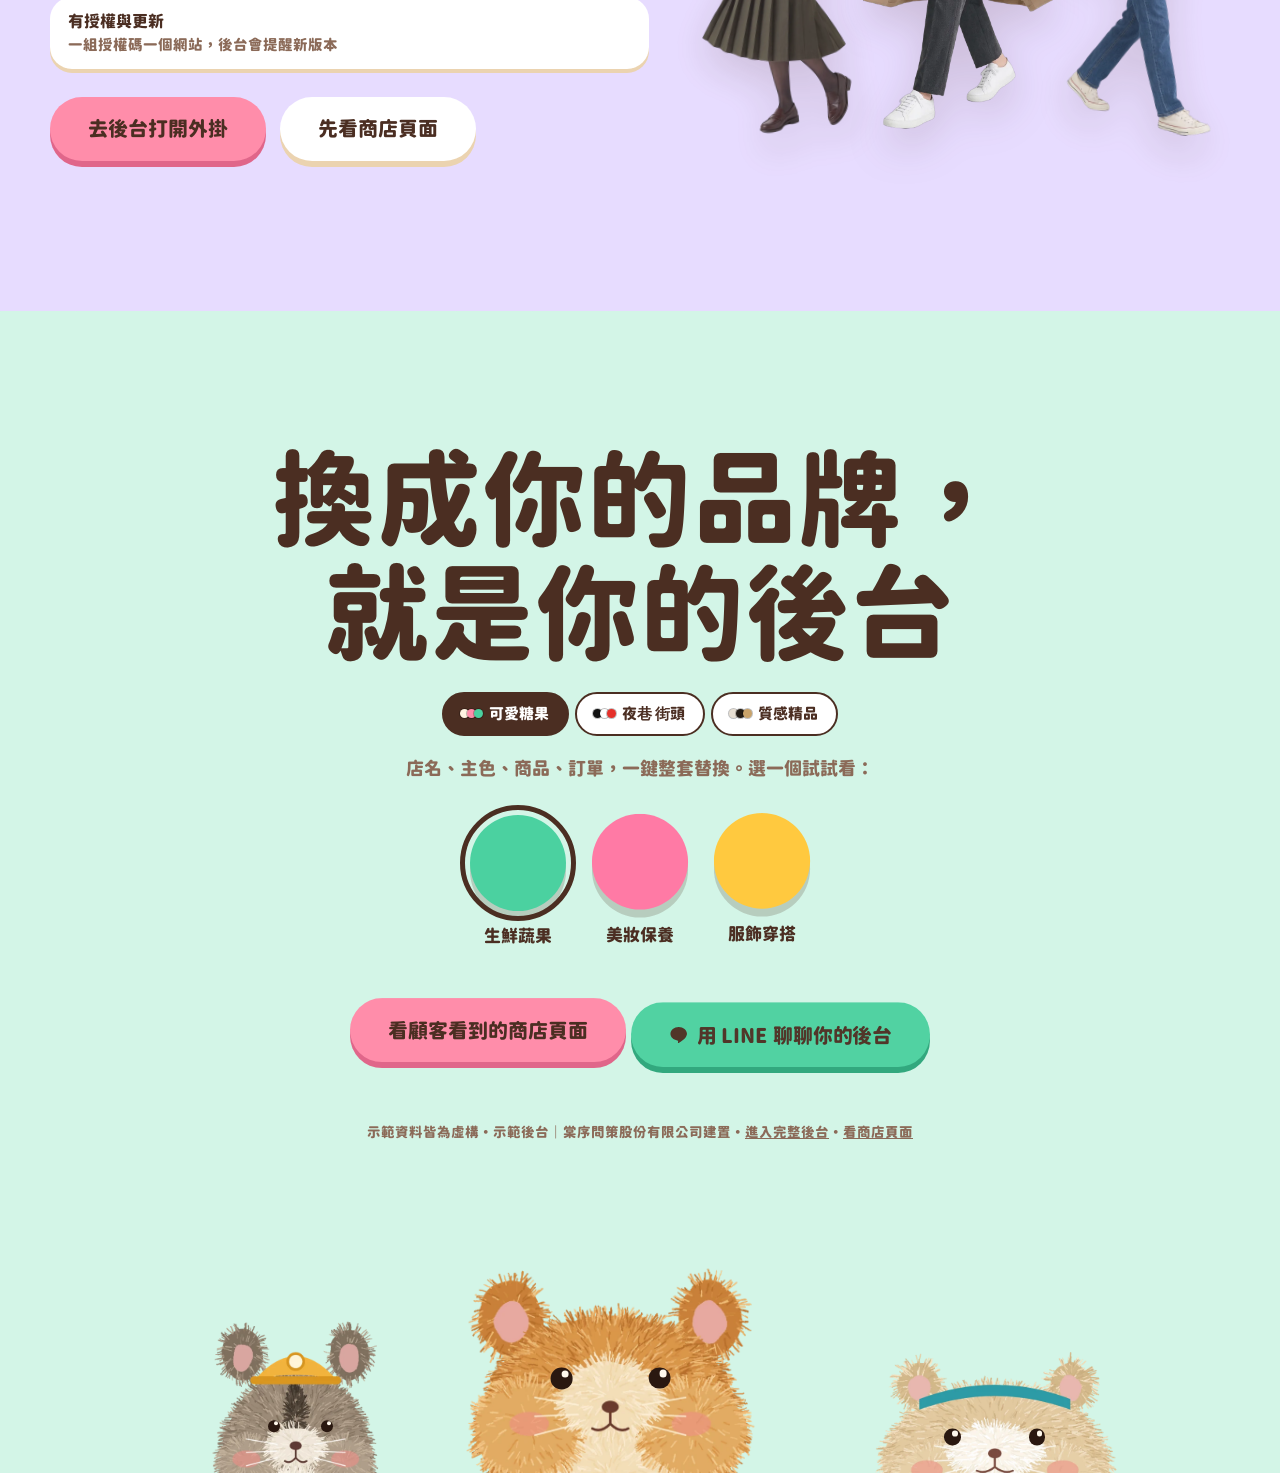
==== commit 42a1b109: "fix(shop): 第 7 輪交付前測試 11 項（手機搜尋、夜巷省%徽章與頁尾署名、深裁深色區按鈕、手機底部按鈕、示範列、輪盤說明寬度、favicon、手機浮動按鈕、中文檔案上傳欄、商品頁提示泡泡" ====
--- a/index.html
+++ b/index.html
@@ -1,7 +1,7 @@
 <!doctype html>
-<html lang="zh-Hant"><head><meta charset="utf-8"><meta name="viewport" content="width=device-width,initial-scale=1">
+<html lang="zh-Hant"><head><meta charset="utf-8"><meta name="viewport" content="width=device-width,initial-scale=1"><link rel="icon" href="favicon.ico" sizes="any"><link rel="icon" href="favicon.svg" type="image/svg+xml"><link rel="apple-touch-icon" href="apple-touch-icon.png">
 <title>示範後台｜棠序問策股份有限公司建置</title>
-<link rel="stylesheet" href="css/base.css?v=20261111-l1"><link rel="stylesheet" href="css/home.css?v=20261111-l1"><link rel="stylesheet" href="css/chrome.css?v=20261111-l1"><script src="js/theme.js?v=20261111-l1"></script></head>
+<link rel="stylesheet" href="css/base.css?v=20261112-m1"><link rel="stylesheet" href="css/home.css?v=20261112-m1"><link rel="stylesheet" href="css/chrome.css?v=20261112-m1"><script src="js/theme.js?v=20261112-m1"></script></head>
 <body class="home" data-section="home">
 <div id="cursor"><div class="b"></div></div>
 <canvas id="confetti"></canvas>
@@ -97,7 +97,7 @@
 </section>
 
 <script src="vendor/gsap.min.js"></script><script src="vendor/ScrollTrigger.min.js"></script><script src="vendor/lenis.min.js"></script>
-<script src="config.js?v=20261111-l1"></script><script src="data/data.js?v=20261111-l1"></script><script src="data/alley.js?v=20261111-l1"></script>
-<script src="data/pages-legal.js?v=20261111-l1"></script><script src="data/atelier.js?v=20261111-l1"></script><script src="js/store.js?v=20261111-l1"></script><script src="js/art.js?v=20261111-l1"></script><script src="js/common.js?v=20261111-l1"></script><script src="js/chrome.js?v=20261111-l1"></script><script src="js/track.js?v=20261111-l1"></script><script src="js/home.js?v=20261111-l1"></script>
+<script src="config.js?v=20261112-m1"></script><script src="data/data.js?v=20261112-m1"></script><script src="data/alley.js?v=20261112-m1"></script>
+<script src="data/pages-legal.js?v=20261112-m1"></script><script src="data/atelier.js?v=20261112-m1"></script><script src="js/store.js?v=20261112-m1"></script><script src="js/art.js?v=20261112-m1"></script><script src="js/common.js?v=20261112-m1"></script><script src="js/chrome.js?v=20261112-m1"></script><script src="js/track.js?v=20261112-m1"></script><script src="js/home.js?v=20261112-m1"></script>
 <script>(function(){['ctaLook','ctaLookAdmin'].forEach(function(id){var b=document.getElementById(id);if(b)b.addEventListener('click',function(){try{TX.setShop('fashion')}catch(e){}},true)})})()</script>
 </body></html>
--- a/css/base.css
+++ b/css/base.css
@@ -83,3 +83,13 @@
 @media (max-width:760px){.demo-bar .skin-sw{gap:4px}.demo-bar .skin-sw .skl{display:none}.demo-bar .skin-sw .skb{padding:0 6px}.demo-bar .skin-sw .skb b{display:none}.demo-bar .db1{font-size:10.5px;line-height:1.2}}
 /* 三個以上風格時，設定頁的大卡片自動排；首頁 CTA 的切換鈕可換行 */
 .skin-panel .skin-sw{grid-template-columns:repeat(auto-fit,minmax(200px,1fr))}.skin-home{flex-wrap:wrap}
+/* 檔案上傳欄（中文按鈕） */
+input.fx-in{position:absolute!important;width:1px!important;height:1px!important;min-width:0!important;padding:0!important;border:0!important;opacity:0!important;overflow:hidden!important;clip:rect(0 0 0 0)!important}
+.fpick{display:flex;align-items:center;gap:10px;min-width:0;cursor:pointer}
+.fpick b{flex:none;display:inline-flex;align-items:center;height:36px;padding:0 16px;border-radius:999px;background:var(--acc,#4BD1A0);color:var(--ink,#241C14);font-weight:900;font-size:13.5px}
+.fpick em{font-style:normal;font-size:13px;color:var(--mut,#7A6A60);min-width:0;overflow:hidden;text-overflow:ellipsis;white-space:nowrap}
+.fpick.has em{color:var(--ink,#241C14);font-weight:700}
+label:focus-within .fpick b{outline:2px solid var(--ink,#241C14);outline-offset:2px}
+html.sk-t02 .fpick b{border-radius:0;background:#111;color:#fff}
+html.sk-t03 .fpick b{border-radius:0;background:transparent;border:1px solid currentColor;font-weight:400;letter-spacing:.12em}
+.fld span.fpick{display:flex;margin:0;font-size:inherit;color:inherit;font-weight:inherit}
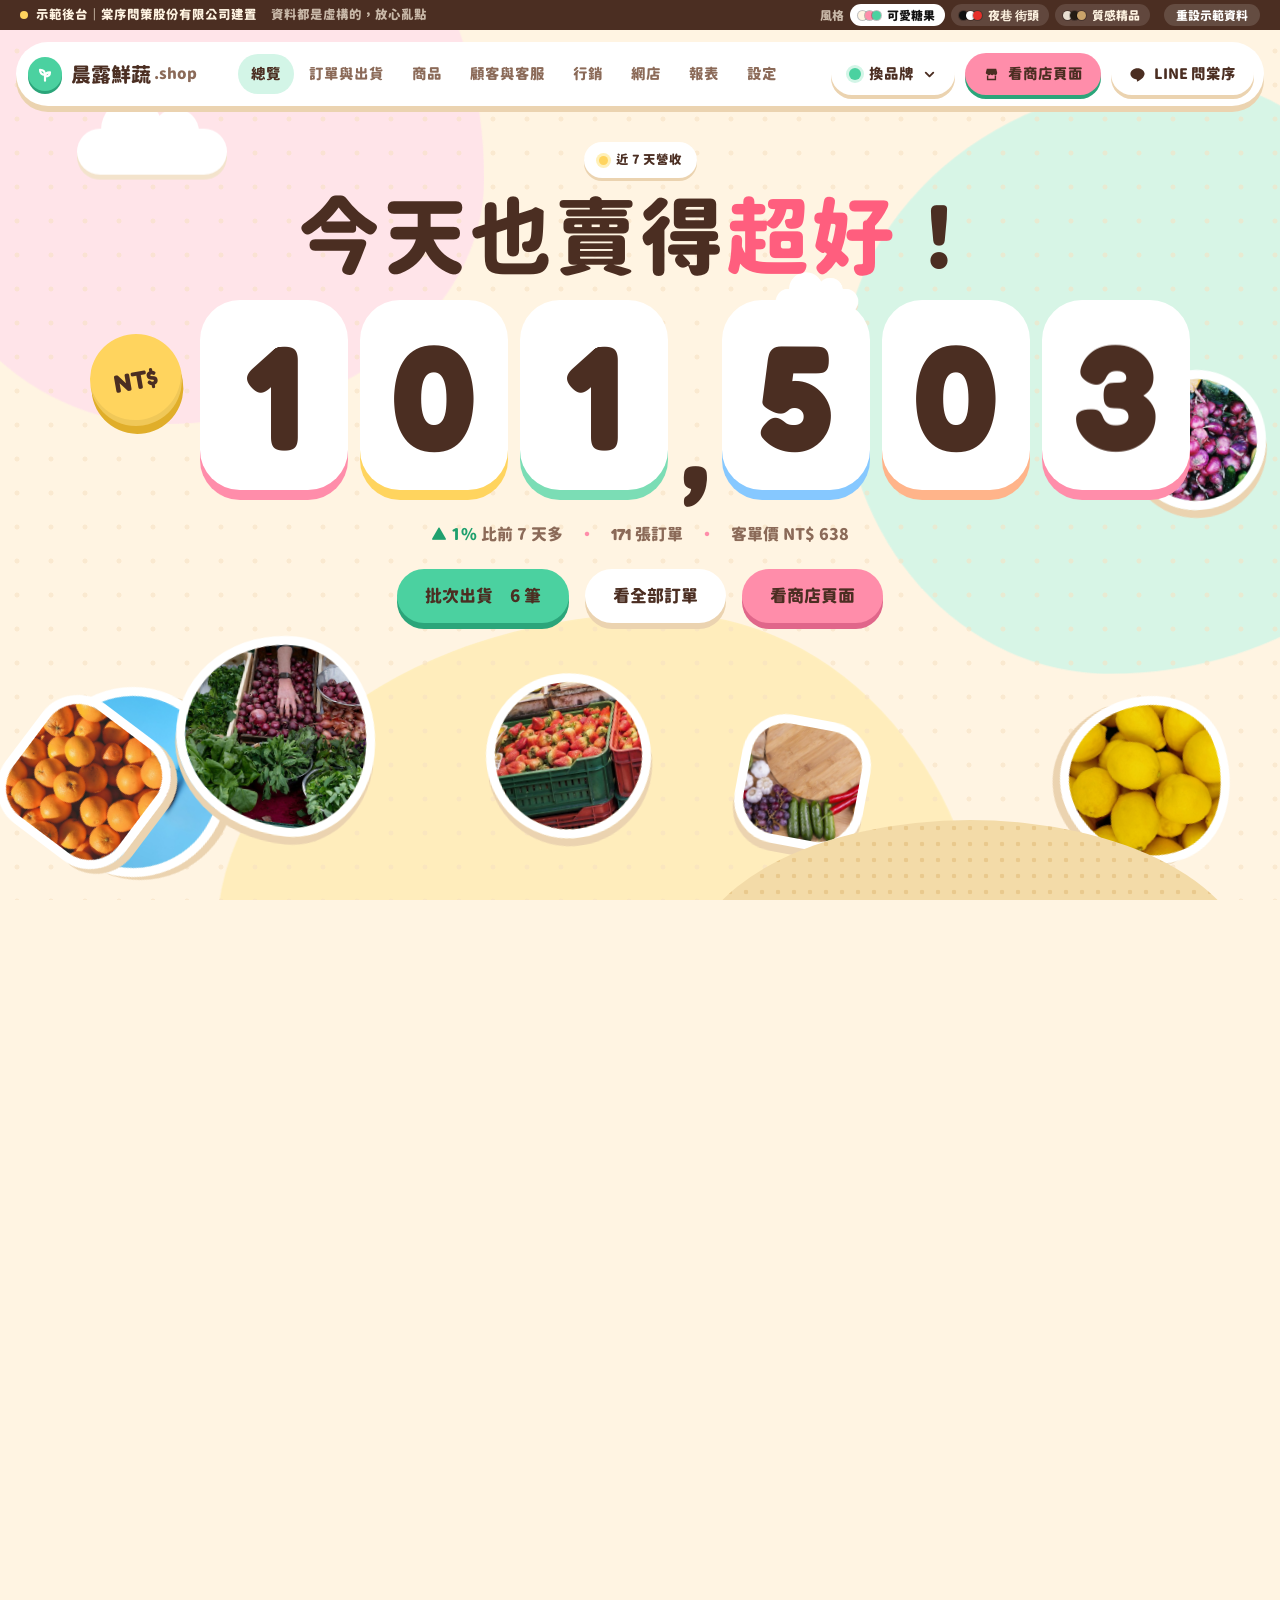
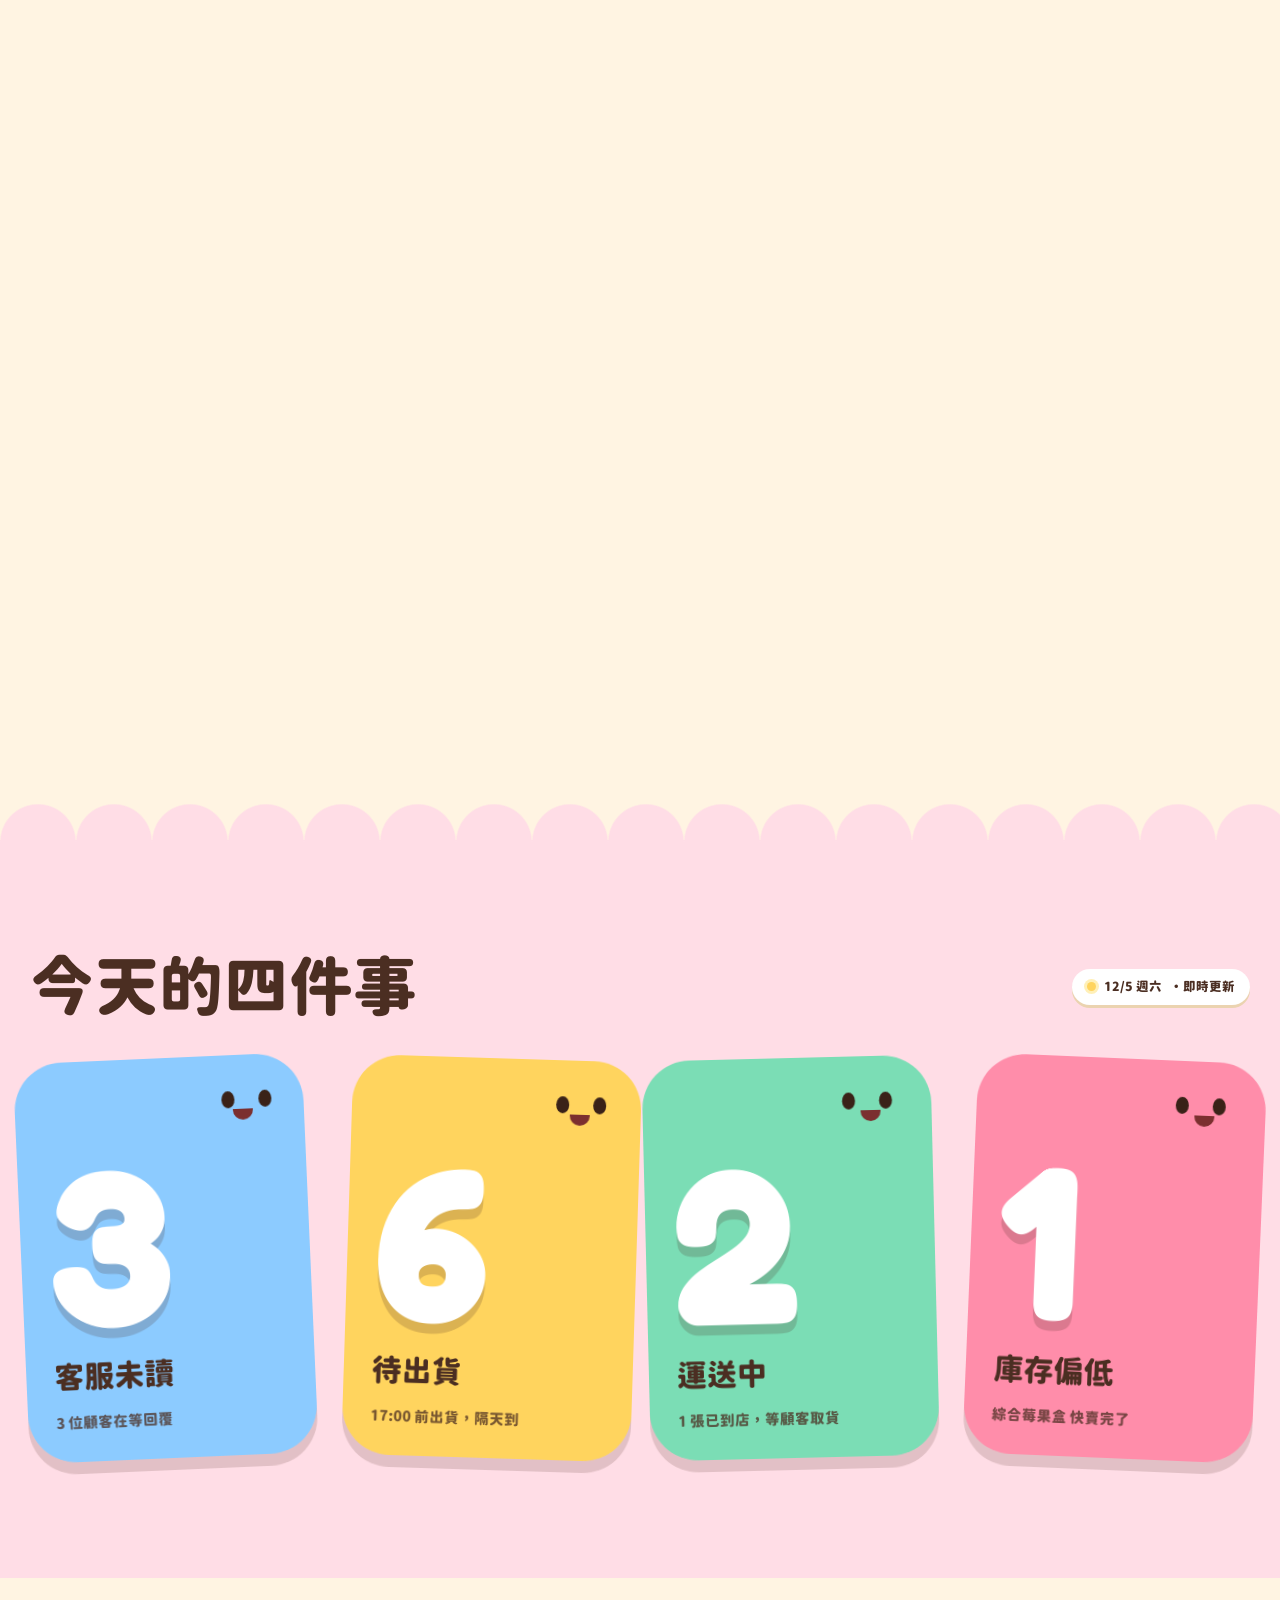
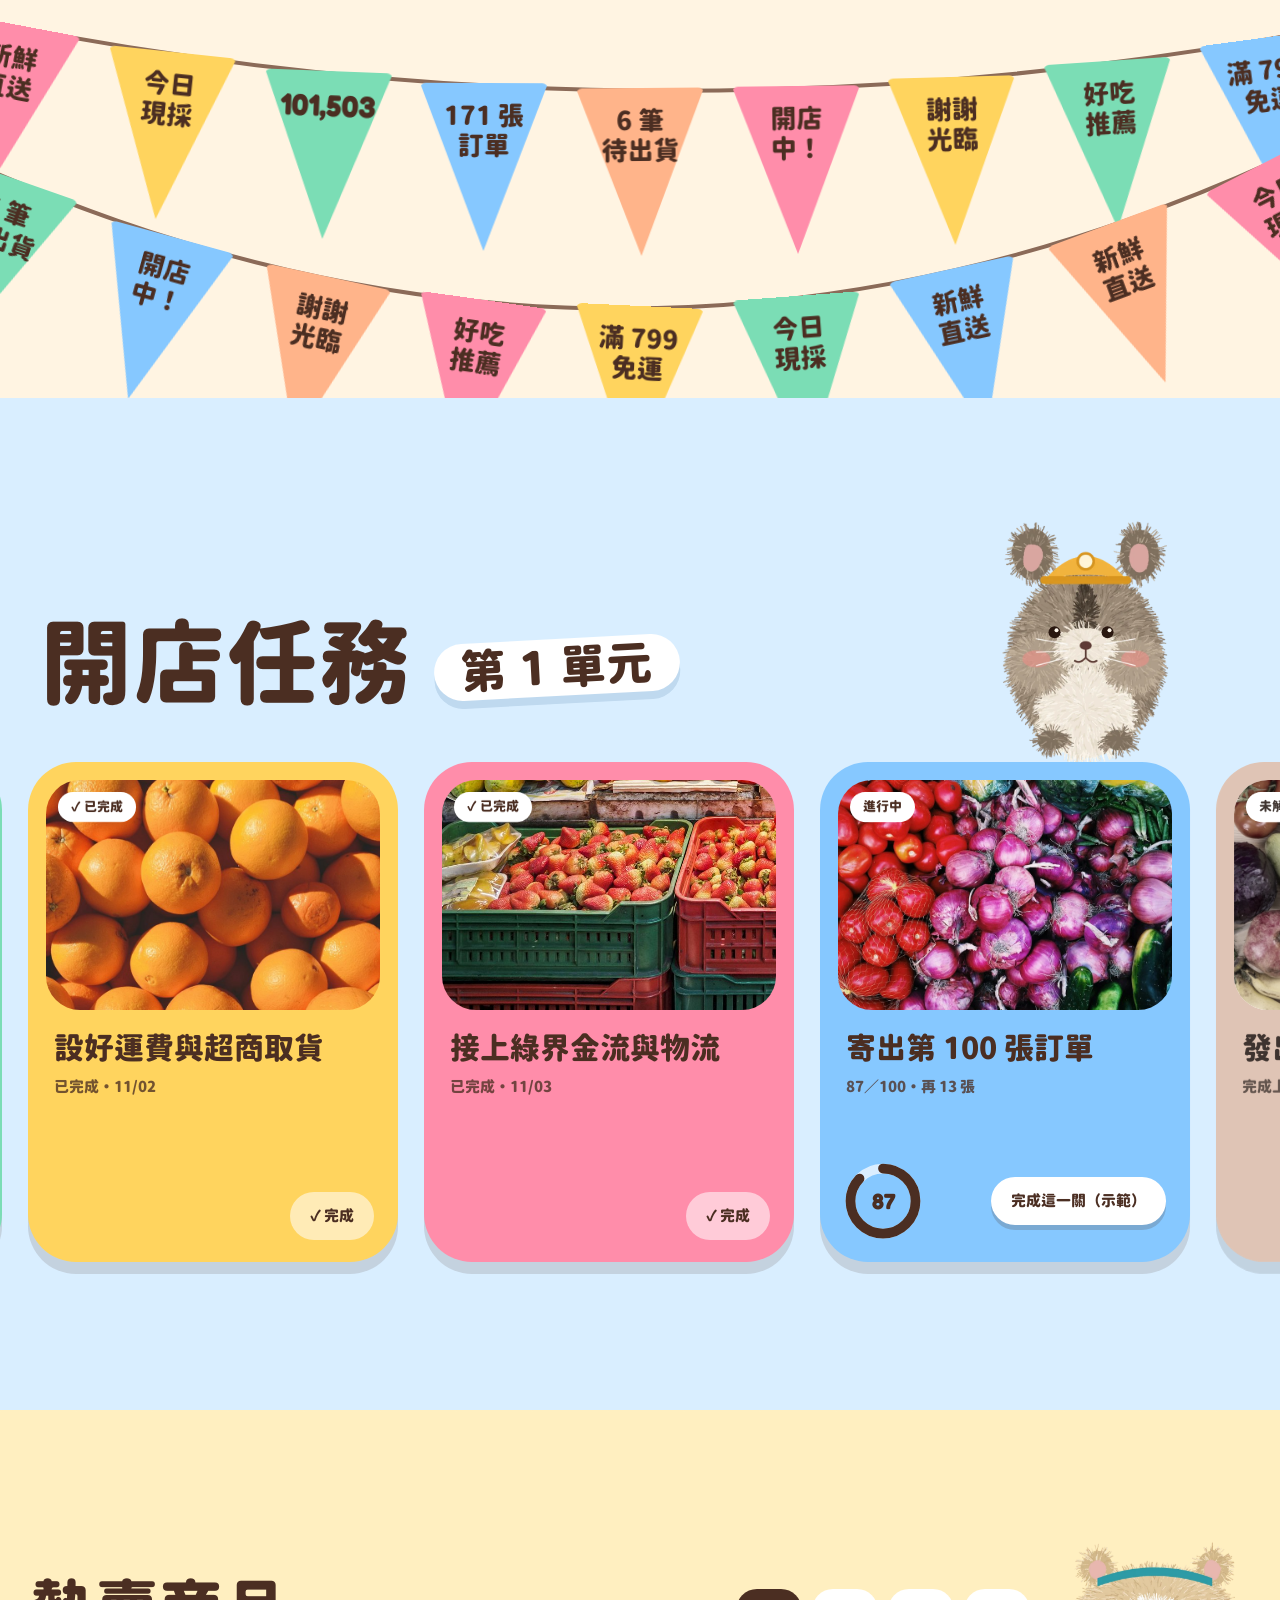
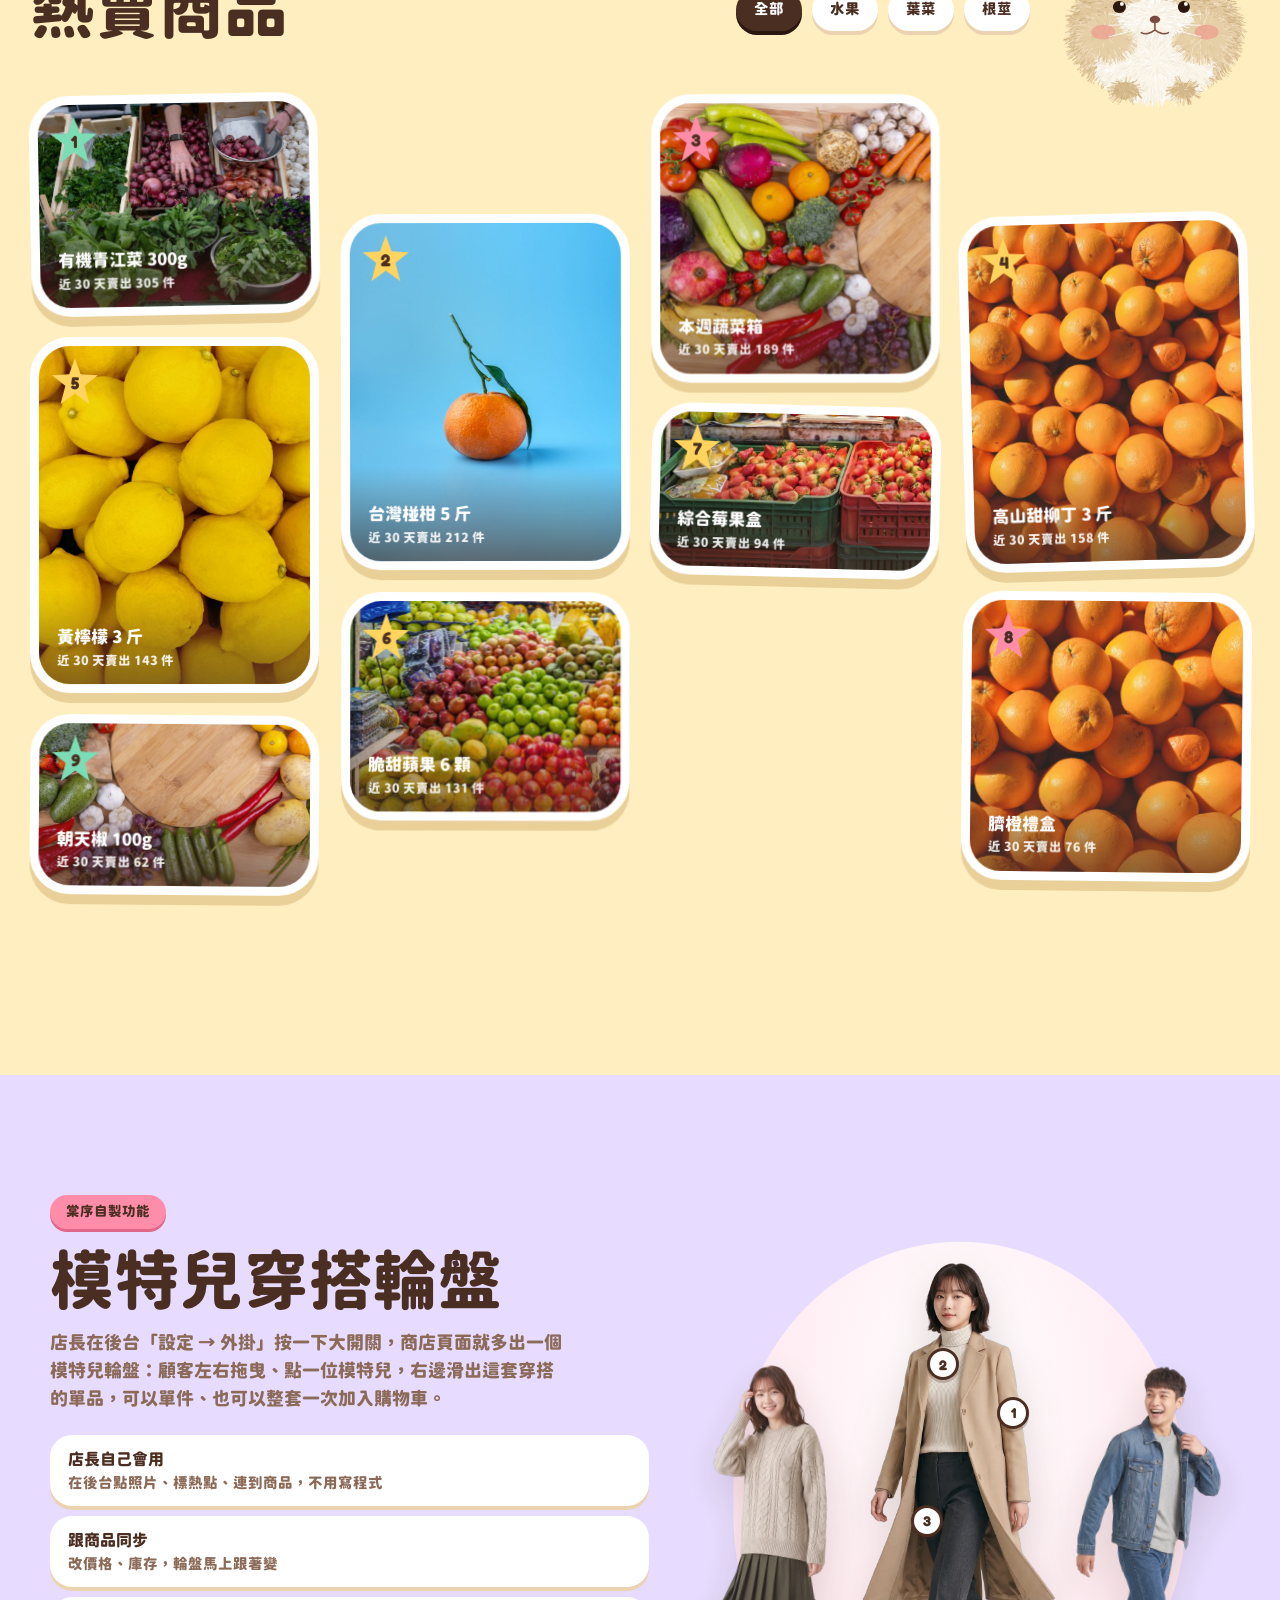
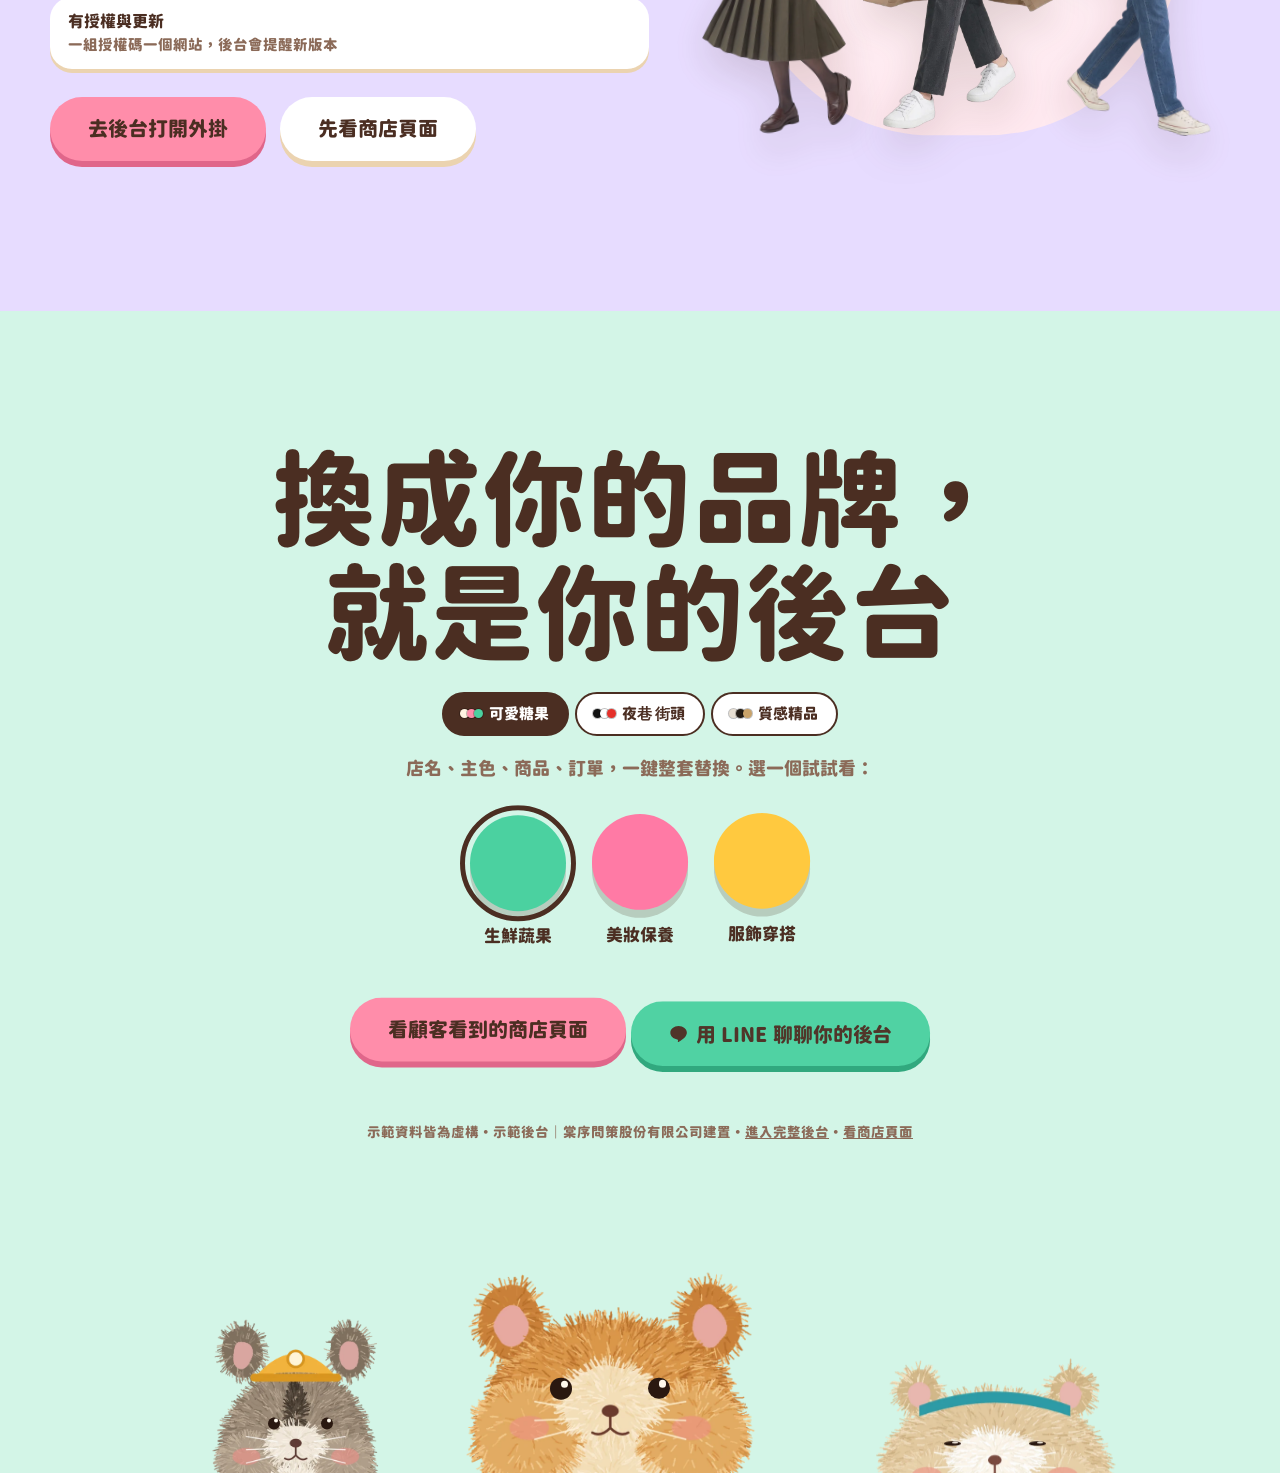
==== commit dd3ae54e: "fix(shop): 可愛糖果／夜巷街頭商品卡分類標籤被「聯絡我們」外框樣式套成大白框（.ct 撞名，改成 section.ct）v=20261112-m2" ====
--- a/index.html
+++ b/index.html
@@ -1,7 +1,7 @@
 <!doctype html>
 <html lang="zh-Hant"><head><meta charset="utf-8"><meta name="viewport" content="width=device-width,initial-scale=1"><link rel="icon" href="favicon.ico" sizes="any"><link rel="icon" href="favicon.svg" type="image/svg+xml"><link rel="apple-touch-icon" href="apple-touch-icon.png">
 <title>示範後台｜棠序問策股份有限公司建置</title>
-<link rel="stylesheet" href="css/base.css?v=20261112-m1"><link rel="stylesheet" href="css/home.css?v=20261112-m1"><link rel="stylesheet" href="css/chrome.css?v=20261112-m1"><script src="js/theme.js?v=20261112-m1"></script></head>
+<link rel="stylesheet" href="css/base.css?v=20261112-m2"><link rel="stylesheet" href="css/home.css?v=20261112-m2"><link rel="stylesheet" href="css/chrome.css?v=20261112-m2"><script src="js/theme.js?v=20261112-m2"></script></head>
 <body class="home" data-section="home">
 <div id="cursor"><div class="b"></div></div>
 <canvas id="confetti"></canvas>
@@ -97,7 +97,7 @@
 </section>
 
 <script src="vendor/gsap.min.js"></script><script src="vendor/ScrollTrigger.min.js"></script><script src="vendor/lenis.min.js"></script>
-<script src="config.js?v=20261112-m1"></script><script src="data/data.js?v=20261112-m1"></script><script src="data/alley.js?v=20261112-m1"></script>
-<script src="data/pages-legal.js?v=20261112-m1"></script><script src="data/atelier.js?v=20261112-m1"></script><script src="js/store.js?v=20261112-m1"></script><script src="js/art.js?v=20261112-m1"></script><script src="js/common.js?v=20261112-m1"></script><script src="js/chrome.js?v=20261112-m1"></script><script src="js/track.js?v=20261112-m1"></script><script src="js/home.js?v=20261112-m1"></script>
+<script src="config.js?v=20261112-m2"></script><script src="data/data.js?v=20261112-m2"></script><script src="data/alley.js?v=20261112-m2"></script>
+<script src="data/pages-legal.js?v=20261112-m2"></script><script src="data/atelier.js?v=20261112-m2"></script><script src="js/store.js?v=20261112-m2"></script><script src="js/art.js?v=20261112-m2"></script><script src="js/common.js?v=20261112-m2"></script><script src="js/chrome.js?v=20261112-m2"></script><script src="js/track.js?v=20261112-m2"></script><script src="js/home.js?v=20261112-m2"></script>
 <script>(function(){['ctaLook','ctaLookAdmin'].forEach(function(id){var b=document.getElementById(id);if(b)b.addEventListener('click',function(){try{TX.setShop('fashion')}catch(e){}},true)})})()</script>
 </body></html>
